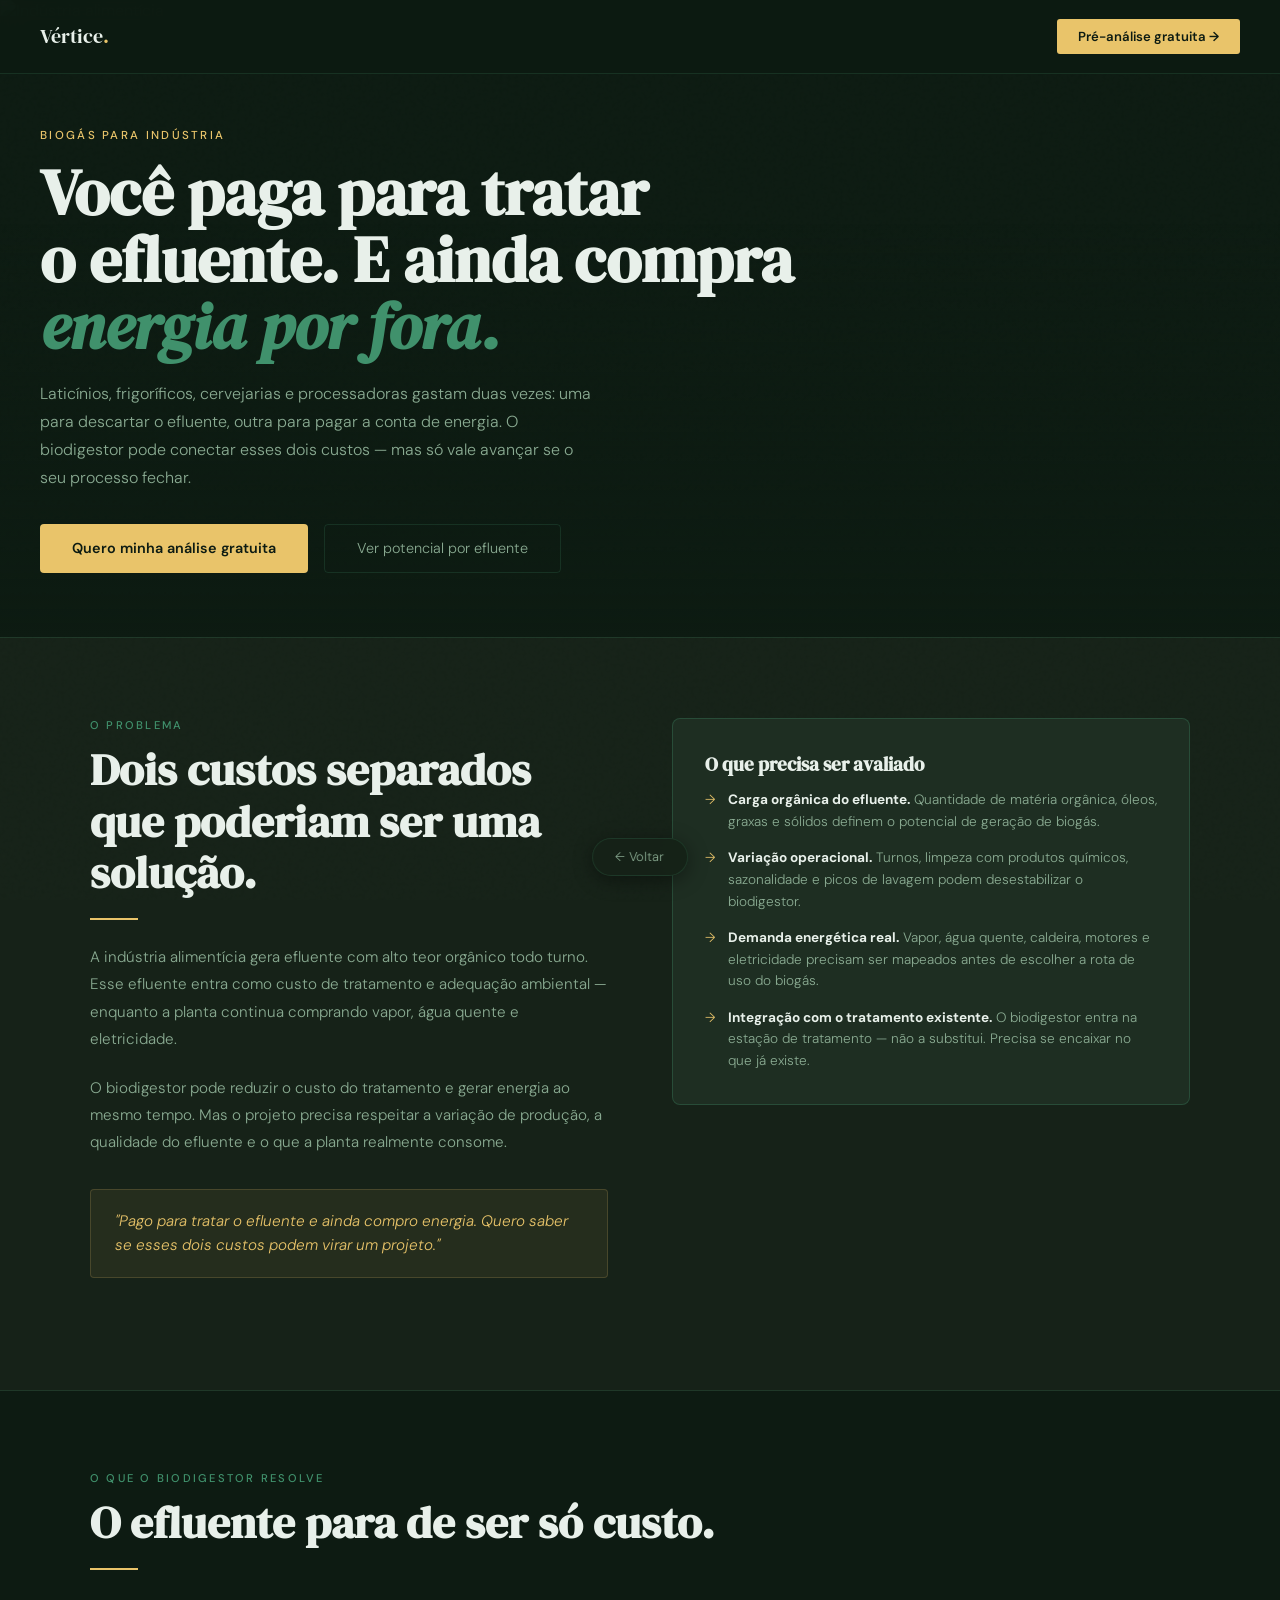
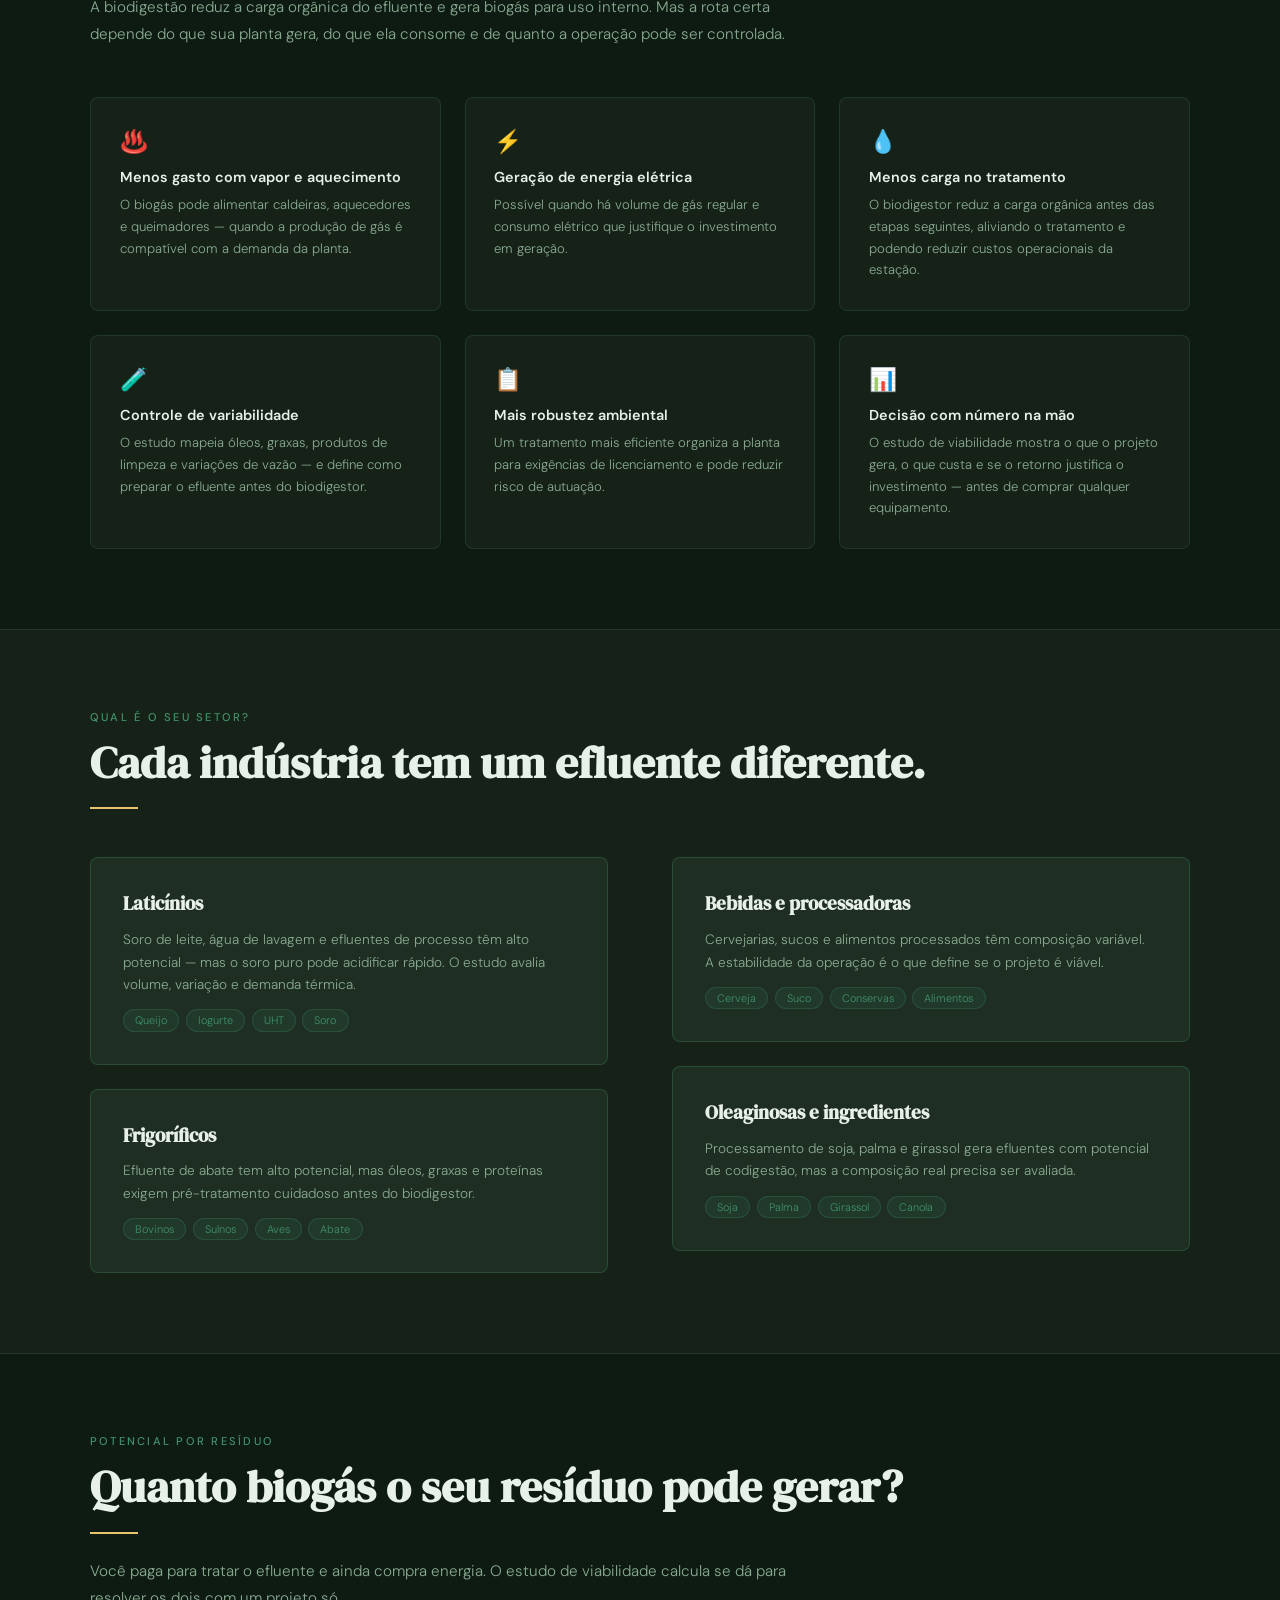
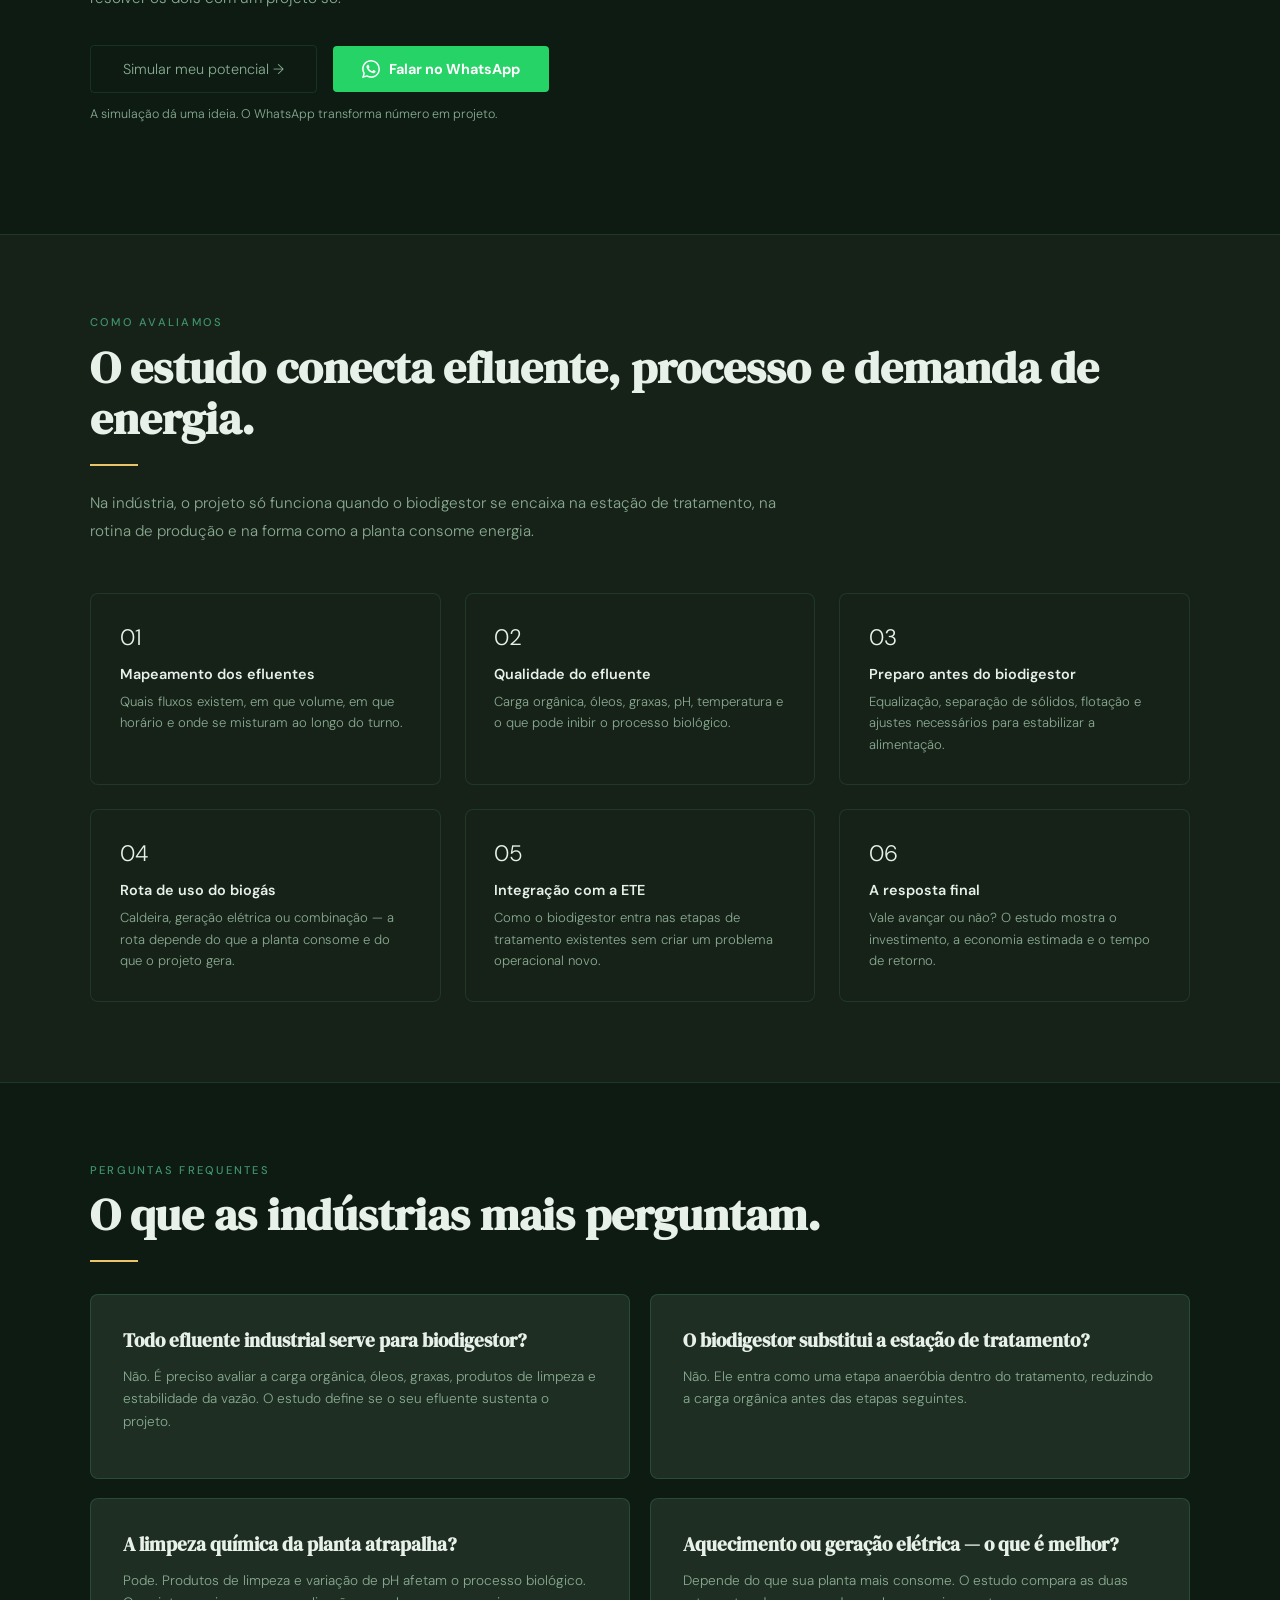
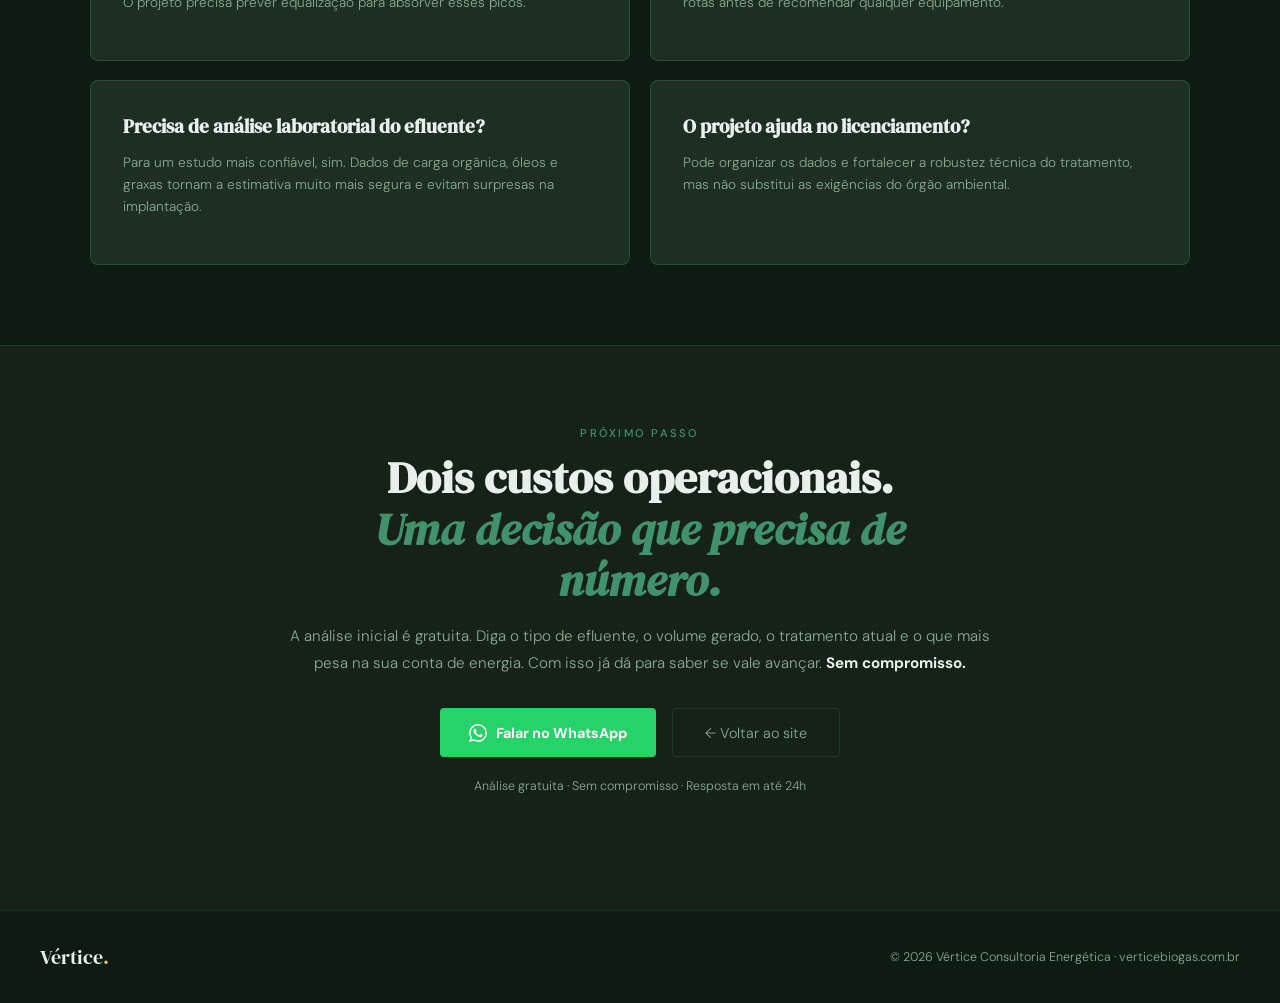
==== agroindustria/index.html @ 9488e563 "Update index.html" ====
<!DOCTYPE html>
<html lang="pt-BR">
<head>
<meta charset="UTF-8"><meta name="viewport" content="width=device-width, initial-scale=1.0">
<title>Biogás para Indústria | Vértice Consultoria Energética</title>
<meta name="description" content="Você paga para tratar o efluente e ainda compra energia. Avalie se o biogás faz sentido para sua indústria.">
<link rel="canonical" href="https://verticebiogas.com.br/industria">
<link href="https://fonts.googleapis.com/css2?family=DM+Serif+Display:ital@0;1&family=DM+Sans:wght@300;400;500;600&display=swap" rel="stylesheet">
<style>
:root{--green:#2d6a4f;--green-light:#40916c;--amber:#e9c46a;--dark:#0d1b12;--dark-2:#162218;--dark-3:#1e2e22;--text:#e8f0ea;--text-muted:#8aab92;--border:rgba(64,145,108,0.2);}
*{margin:0;padding:0;box-sizing:border-box;}html{scroll-behavior:smooth;}
body{background:var(--dark);color:var(--text);font-family:'DM Sans',sans-serif;font-weight:300;overflow-x:hidden;}
body::before{content:'';position:fixed;inset:0;background-image:url("data:image/svg+xml,%3Csvg viewBox='0 0 256 256' xmlns='http://www.w3.org/2000/svg'%3E%3Cfilter id='noise'%3E%3CfeTurbulence type='fractalNoise' baseFrequency='0.9' numOctaves='4' stitchTiles='stitch'/%3E%3C/filter%3E%3Crect width='100%25' height='100%25' filter='url(%23noise)' opacity='0.04'/%3E%3C/svg%3E");pointer-events:none;z-index:0;opacity:0.4;}
.back-btn{position:fixed;bottom:1.5rem;left:50%;transform:translateX(-50%);z-index:200;background:rgba(22,34,24,0.95);border:1px solid var(--border);color:var(--text-muted);padding:0.6rem 1.4rem;border-radius:30px;font-size:0.8rem;text-decoration:none;display:flex;align-items:center;gap:0.5rem;backdrop-filter:blur(10px);transition:all 0.2s;white-space:nowrap;box-shadow:0 4px 20px rgba(0,0,0,0.4);}
.back-btn:hover{border-color:var(--green-light);color:var(--text);}
nav{position:fixed;top:0;left:0;right:0;z-index:100;padding:1.2rem 2.5rem;display:flex;justify-content:space-between;align-items:center;background:rgba(13,27,18,0.88);backdrop-filter:blur(14px);border-bottom:1px solid var(--border);}
.logo{font-family:'DM Serif Display',serif;font-size:1.25rem;text-decoration:none;color:var(--text);}
.logo span{color:var(--amber);}
.nav-cta{background:var(--amber);color:var(--dark);padding:0.55rem 1.3rem;border-radius:3px;font-size:0.82rem;font-weight:600;text-decoration:none;transition:background 0.2s;}
.nav-cta:hover{background:#f5d585;}
.hero-sp{min-height:65vh;display:flex;flex-direction:column;justify-content:flex-end;padding:8rem 2.5rem 4rem;position:relative;overflow:hidden;}
.hero-sp img{position:absolute;inset:0;width:100%;height:100%;object-fit:cover;opacity:0.12;pointer-events:none;}
.hero-sp::after{content:'';position:absolute;inset:0;background:linear-gradient(to top,var(--dark) 0%,transparent 65%);pointer-events:none;}
.hero-sp-inner{position:relative;z-index:1;max-width:800px;}
.eyebrow{font-size:0.72rem;font-weight:500;letter-spacing:0.2em;text-transform:uppercase;color:var(--amber);margin-bottom:1rem;opacity:0;animation:fadeUp 0.7s 0.2s forwards;}
h1{font-family:'DM Serif Display',serif;font-size:clamp(2.4rem,5vw,4.2rem);line-height:1.05;margin-bottom:1.2rem;opacity:0;animation:fadeUp 0.7s 0.4s forwards;}
h1 em{font-style:italic;color:var(--green-light);}
.lead{font-size:1rem;color:var(--text-muted);max-width:560px;line-height:1.75;margin-bottom:2rem;opacity:0;animation:fadeUp 0.7s 0.6s forwards;}
.lead strong{color:var(--text);font-weight:500;}
.hero-btns{display:flex;gap:1rem;flex-wrap:wrap;opacity:0;animation:fadeUp 0.7s 0.7s forwards;}
.btn-primary{background:var(--amber);color:var(--dark);padding:0.9rem 2rem;border-radius:4px;font-size:0.9rem;font-weight:600;text-decoration:none;transition:all 0.2s;display:inline-flex;align-items:center;}
.btn-primary:hover{background:#f5d585;transform:translateY(-2px);}
.btn-ghost{border:1px solid var(--border);color:var(--text-muted);padding:0.9rem 2rem;border-radius:4px;font-size:0.9rem;text-decoration:none;transition:all 0.2s;}
.btn-ghost:hover{border-color:var(--green-light);color:var(--text);}
.sl{font-size:0.7rem;font-weight:500;letter-spacing:0.2em;text-transform:uppercase;color:var(--green-light);margin-bottom:0.8rem;}
.st{font-family:'DM Serif Display',serif;font-size:clamp(1.8rem,4vw,2.8rem);line-height:1.15;margin-bottom:1rem;}
.sb{font-size:0.95rem;color:var(--text-muted);line-height:1.8;}
.sb strong{color:var(--text);}
.dv{width:48px;height:2px;background:var(--amber);margin:1.2rem 0 1.5rem;}
.cs{padding:5rem 2.5rem;}
.ci{max-width:1100px;margin:0 auto;}
.two{display:grid;grid-template-columns:1fr 1fr;gap:4rem;align-items:start;}
@media(max-width:768px){.two{grid-template-columns:1fr;gap:2.5rem;}}
.three{display:grid;grid-template-columns:repeat(3,1fr);gap:1.5rem;}
@media(max-width:900px){.three{grid-template-columns:1fr 1fr;}}
@media(max-width:520px){.three{grid-template-columns:1fr;}}
.fc{background:var(--dark-2);border:1px solid var(--border);border-radius:8px;padding:1.8rem;transition:border-color 0.25s,transform 0.25s;}
.fc:hover{border-color:rgba(233,196,106,0.3);transform:translateY(-3px);}
.fi-icon{font-size:1.4rem;margin-bottom:0.8rem;}
.ft{font-size:0.9rem;font-weight:600;margin-bottom:0.5rem;}
.fd{font-size:0.82rem;color:var(--text-muted);line-height:1.65;}
.hb{background:var(--dark-3);border:1px solid rgba(64,145,108,0.3);border-radius:8px;padding:2rem;}
.hb h3{font-family:'DM Serif Display',serif;font-size:1.2rem;margin-bottom:0.8rem;}
.hb p{font-size:0.85rem;color:var(--text-muted);line-height:1.65;margin-bottom:0.8rem;}
.ci-item{display:flex;gap:0.8rem;margin-bottom:0.9rem;font-size:0.85rem;color:var(--text-muted);line-height:1.6;}
.ci-item:last-child{margin-bottom:0;}
.ci-icon{color:var(--amber);flex-shrink:0;}
.ci-item strong{color:var(--text);}
.pq{margin:2rem 0;padding:1.2rem 1.5rem;background:rgba(233,196,106,0.07);border:1px solid rgba(233,196,106,0.18);border-radius:4px;font-size:0.95rem;color:var(--amber);font-style:italic;line-height:1.6;}
.bg2{background:var(--dark-2);border-top:1px solid var(--border);border-bottom:1px solid var(--border);}
.tags{display:flex;flex-wrap:wrap;gap:0.4rem;margin-top:0.8rem;}
.tag{font-size:0.68rem;padding:0.2rem 0.7rem;background:rgba(45,106,79,0.2);border:1px solid rgba(64,145,108,0.25);border-radius:20px;color:var(--green-light);}
.grid-sub{display:grid;grid-template-columns:repeat(2,1fr);gap:1.5rem;}
@media(max-width:640px){.grid-sub{grid-template-columns:1fr;}}
.ctastrip{padding:5rem 2.5rem;background:var(--dark-2);border-top:1px solid var(--border);}
.ctasi{max-width:700px;margin:0 auto;text-align:center;}
.ctasi h2{font-family:'DM Serif Display',serif;font-size:clamp(1.8rem,4vw,2.8rem);line-height:1.15;margin-bottom:1rem;}
.ctasi h2 em{font-style:italic;color:var(--green-light);}
.ctasi p{font-size:0.95rem;color:var(--text-muted);line-height:1.75;margin-bottom:2rem;}
.ctasi p strong{color:var(--text);}
.ctabtns{display:flex;gap:1rem;justify-content:center;flex-wrap:wrap;}
.btn-wpp{background:#25d366;color:#fff;padding:0.9rem 1.8rem;border-radius:4px;font-size:0.9rem;font-weight:700;text-decoration:none;display:flex;align-items:center;gap:0.6rem;transition:all 0.2s;}
.btn-wpp:hover{background:#1ebe5d;transform:translateY(-2px);}
footer{padding:2rem 2.5rem;border-top:1px solid var(--border);display:flex;justify-content:space-between;align-items:center;flex-wrap:wrap;gap:1rem;}
footer p{font-size:0.78rem;color:var(--text-muted);}
.tb-wrap{overflow-x:auto;margin-top:2rem;border:1px solid var(--border);border-radius:8px;background:var(--dark-3);}
.potencial-table{width:100%;border-collapse:collapse;min-width:600px;}
.potencial-table th,.potencial-table td{text-align:left;padding:1rem 1.2rem;border-bottom:1px solid var(--border);vertical-align:top;}
.potencial-table th{font-size:0.7rem;text-transform:uppercase;letter-spacing:0.12em;color:var(--green-light);font-weight:600;background:rgba(45,106,79,0.16);}
.potencial-table td{font-size:0.84rem;color:var(--text-muted);line-height:1.6;}
.potencial-table td strong{color:var(--text);font-weight:500;}
.potencial-table td .num{font-family:'DM Serif Display',serif;font-size:1.3rem;color:var(--amber);display:block;margin-bottom:0.25rem;line-height:1.1;}
.note-grid{display:grid;grid-template-columns:1fr 1fr;gap:1rem;margin-top:1rem;}
@media(max-width:760px){.note-grid{grid-template-columns:1fr;}}
.note{background:rgba(233,196,106,0.06);border:1px solid rgba(233,196,106,0.16);border-radius:8px;padding:1.1rem;font-size:0.82rem;color:var(--text-muted);line-height:1.65;}
.note strong{color:var(--amber);}
.faq-grid{display:grid;grid-template-columns:repeat(2,1fr);gap:1.2rem;margin-top:2rem;}
@media(max-width:768px){.faq-grid{grid-template-columns:1fr;}}
@keyframes fadeUp{from{opacity:0;transform:translateY(20px);}to{opacity:1;transform:translateY(0);}}
.fi{opacity:0;transform:translateY(20px);transition:opacity 0.75s ease,transform 0.75s ease;}
.fi.vis{opacity:1;transform:translateY(0);}
.fi-d2{transition-delay:0.15s;}.fi-d3{transition-delay:0.28s;}
@media(max-width:600px){nav,.hero-sp,.cs,.ctastrip,footer{padding-left:1.2rem;padding-right:1.2rem;}}
</style>
</head>
<body>
<a href="#" class="back-btn" onclick="history.back();return false;">← Voltar</a>
<nav>
  <a href="/" class="logo">Vértice<span>.</span></a>
  <a href="/#contato" class="nav-cta">Pré-análise gratuita →</a>
</nav>

<section class="hero-sp">
  <img src="https://images.unsplash.com/photo-1581091226825-a6a2a5aee158?w=1400&q=80&fit=crop" alt="Indústria alimentícia">
  <div class="hero-sp-inner">
    <div class="eyebrow">Biogás para Indústria</div>
    <h1>Você paga para tratar<br>o efluente. E ainda compra<br><em>energia por fora.</em></h1>
    <p class="lead">Laticínios, frigoríficos, cervejarias e processadoras gastam duas vezes: uma para descartar o efluente, outra para pagar a conta de energia. O biodigestor pode conectar esses dois custos — mas só vale avançar se o seu processo fechar.</p>
    <div class="hero-btns">
      <a href="/#contato" class="btn-primary">Quero minha análise gratuita</a>
      <a href="#potencial" class="btn-ghost">Ver potencial por efluente</a>
    </div>
  </div>
</section>

<section class="cs bg2" id="problema">
  <div class="ci">
    <div class="two">
      <div class="fi">
        <div class="sl">O problema</div>
        <h2 class="st">Dois custos separados que poderiam ser uma solução.</h2>
        <div class="dv"></div>
        <p class="sb">A indústria alimentícia gera efluente com alto teor orgânico todo turno. Esse efluente entra como custo de tratamento e adequação ambiental — enquanto a planta continua comprando vapor, água quente e eletricidade.</p>
        <br>
        <p class="sb">O biodigestor pode reduzir o custo do tratamento e gerar energia ao mesmo tempo. Mas o projeto precisa respeitar a variação de produção, a qualidade do efluente e o que a planta realmente consome.</p>
        <div class="pq">"Pago para tratar o efluente e ainda compro energia. Quero saber se esses dois custos podem virar um projeto."</div>
      </div>
      <div class="fi fi-d2">
        <div class="hb">
          <h3>O que precisa ser avaliado</h3>
          <div class="ci-item"><span class="ci-icon">→</span><div><strong>Carga orgânica do efluente.</strong> Quantidade de matéria orgânica, óleos, graxas e sólidos definem o potencial de geração de biogás.</div></div>
          <div class="ci-item"><span class="ci-icon">→</span><div><strong>Variação operacional.</strong> Turnos, limpeza com produtos químicos, sazonalidade e picos de lavagem podem desestabilizar o biodigestor.</div></div>
          <div class="ci-item"><span class="ci-icon">→</span><div><strong>Demanda energética real.</strong> Vapor, água quente, caldeira, motores e eletricidade precisam ser mapeados antes de escolher a rota de uso do biogás.</div></div>
          <div class="ci-item"><span class="ci-icon">→</span><div><strong>Integração com o tratamento existente.</strong> O biodigestor entra na estação de tratamento — não a substitui. Precisa se encaixar no que já existe.</div></div>
        </div>
      </div>
    </div>
  </div>
</section>

<section class="cs">
  <div class="ci">
    <div class="fi" style="margin-bottom:3rem;">
      <div class="sl">O que o biodigestor resolve</div>
      <h2 class="st">O efluente para de ser só custo.</h2>
      <div class="dv"></div>
      <p class="sb" style="max-width:720px;">A biodigestão reduz a carga orgânica do efluente e gera biogás para uso interno. Mas a rota certa depende do que sua planta gera, do que ela consome e de quanto a operação pode ser controlada.</p>
    </div>
    <div class="three">
      <div class="fc fi"><div class="fi-icon">♨️</div><div class="ft">Menos gasto com vapor e aquecimento</div><div class="fd">O biogás pode alimentar caldeiras, aquecedores e queimadores — quando a produção de gás é compatível com a demanda da planta.</div></div>
      <div class="fc fi fi-d2"><div class="fi-icon">⚡</div><div class="ft">Geração de energia elétrica</div><div class="fd">Possível quando há volume de gás regular e consumo elétrico que justifique o investimento em geração.</div></div>
      <div class="fc fi fi-d3"><div class="fi-icon">💧</div><div class="ft">Menos carga no tratamento</div><div class="fd">O biodigestor reduz a carga orgânica antes das etapas seguintes, aliviando o tratamento e podendo reduzir custos operacionais da estação.</div></div>
      <div class="fc fi"><div class="fi-icon">🧪</div><div class="ft">Controle de variabilidade</div><div class="fd">O estudo mapeia óleos, graxas, produtos de limpeza e variações de vazão — e define como preparar o efluente antes do biodigestor.</div></div>
      <div class="fc fi fi-d2"><div class="fi-icon">📋</div><div class="ft">Mais robustez ambiental</div><div class="fd">Um tratamento mais eficiente organiza a planta para exigências de licenciamento e pode reduzir risco de autuação.</div></div>
      <div class="fc fi fi-d3"><div class="fi-icon">📊</div><div class="ft">Decisão com número na mão</div><div class="fd">O estudo de viabilidade mostra o que o projeto gera, o que custa e se o retorno justifica o investimento — antes de comprar qualquer equipamento.</div></div>
    </div>
  </div>
</section>

<section class="cs bg2" id="cadeias">
  <div class="ci">
    <div class="fi" style="margin-bottom:3rem;"><div class="sl">Qual é o seu setor?</div><h2 class="st">Cada indústria tem um efluente diferente.</h2><div class="dv"></div></div>
    <div class="two">
      <div class="fi">
        <div class="hb" style="margin-bottom:1.5rem;"><h3>Laticínios</h3><p>Soro de leite, água de lavagem e efluentes de processo têm alto potencial — mas o soro puro pode acidificar rápido. O estudo avalia volume, variação e demanda térmica.</p><div class="tags"><span class="tag">Queijo</span><span class="tag">Iogurte</span><span class="tag">UHT</span><span class="tag">Soro</span></div></div>
        <div class="hb"><h3>Frigoríficos</h3><p>Efluente de abate tem alto potencial, mas óleos, graxas e proteínas exigem pré-tratamento cuidadoso antes do biodigestor.</p><div class="tags"><span class="tag">Bovinos</span><span class="tag">Suínos</span><span class="tag">Aves</span><span class="tag">Abate</span></div></div>
      </div>
      <div class="fi fi-d2">
        <div class="hb" style="margin-bottom:1.5rem;"><h3>Bebidas e processadoras</h3><p>Cervejarias, sucos e alimentos processados têm composição variável. A estabilidade da operação é o que define se o projeto é viável.</p><div class="tags"><span class="tag">Cerveja</span><span class="tag">Suco</span><span class="tag">Conservas</span><span class="tag">Alimentos</span></div></div>
        <div class="hb"><h3>Oleaginosas e ingredientes</h3><p>Processamento de soja, palma e girassol gera efluentes com potencial de codigestão, mas a composição real precisa ser avaliada.</p><div class="tags"><span class="tag">Soja</span><span class="tag">Palma</span><span class="tag">Girassol</span><span class="tag">Canola</span></div></div>
      </div>
    </div>
  </div>
</section>

<section class="cs" id="potencial">
  <div class="ci">
    <div class="fi" style="margin-bottom:2rem;">
      <div class="sl">Potencial por resíduo</div>
      <h2 class="st">Quanto biogás o seu resíduo pode gerar?</h2>
      <div class="dv"></div>
      <p class="sb" style="max-width:720px;">Você paga para tratar o efluente e ainda compra energia. O estudo de viabilidade calcula se dá para resolver os dois com um projeto só.</p>
      <div style="margin-top:2rem;display:flex;gap:1rem;flex-wrap:wrap;align-items:center;">
        <a href="/simulador.html?origem=industria" class="btn-ghost" style="display:inline-flex;align-items:center;gap:0.5rem;">Simular meu potencial →</a>
        <a href="https://wa.me/5519971315434?text=Ol%C3%A1!%20Tenho%20interesse%20em%20uma%20an%C3%A1lise%20gratuita%20de%20biog%C3%A1s%20para%20minha%20ind%C3%BAstria." class="btn-wpp" target="_blank" style="display:inline-flex;align-items:center;gap:0.6rem;background:#25d366;color:#fff;padding:0.9rem 1.8rem;border-radius:4px;font-size:0.9rem;font-weight:700;text-decoration:none;"><svg width="18" height="18" viewBox="0 0 24 24" fill="currentColor"><path d="M17.472 14.382c-.297-.149-1.758-.867-2.03-.967-.273-.099-.471-.148-.67.15-.197.297-.767.966-.94 1.164-.173.199-.347.223-.644.075-.297-.15-1.255-.463-2.39-1.475-.883-.788-1.48-1.761-1.653-2.059-.173-.297-.018-.458.13-.606.134-.133.298-.347.446-.52.149-.174.198-.298.298-.497.099-.198.05-.371-.025-.52-.075-.149-.669-1.612-.916-2.207-.242-.579-.487-.5-.669-.51-.173-.008-.371-.01-.57-.01-.198 0-.52.074-.792.372-.272.297-1.04 1.016-1.04 2.479 0 1.462 1.065 2.875 1.213 3.074.149.198 2.096 3.2 5.077 4.487.709.306 1.262.489 1.694.625.712.227 1.36.195 1.871.118.571-.085 1.758-.719 2.006-1.413.248-.694.248-1.289.173-1.413-.074-.124-.272-.198-.57-.347m-5.421 7.403h-.004a9.87 9.87 0 01-5.031-1.378l-.361-.214-3.741.982.998-3.648-.235-.374a9.86 9.86 0 01-1.51-5.26c.001-5.45 4.436-9.884 9.888-9.884 2.64 0 5.122 1.03 6.988 2.898a9.825 9.825 0 012.893 6.994c-.003 5.45-4.437 9.884-9.885 9.884m8.413-18.297A11.815 11.815 0 0012.05 0C5.495 0 .16 5.335.157 11.892c0 2.096.547 4.142 1.588 5.945L.057 24l6.305-1.654a11.882 11.882 0 005.683 1.448h.005c6.554 0 11.89-5.335 11.893-11.893a11.821 11.821 0 00-3.48-8.413z"/></svg> Falar no WhatsApp</a>
      </div>
      <p style="margin-top:0.8rem;font-size:0.78rem;color:var(--text-muted);">A simulação dá uma ideia. O WhatsApp transforma número em projeto.</p>
    </div>
  </div>
</section>

<section class="cs bg2" id="como-avaliamos">
  <div class="ci">
    <div class="fi" style="margin-bottom:3rem;"><div class="sl">Como avaliamos</div><h2 class="st">O estudo conecta efluente, processo e demanda de energia.</h2><div class="dv"></div><p class="sb" style="max-width:720px;">Na indústria, o projeto só funciona quando o biodigestor se encaixa na estação de tratamento, na rotina de produção e na forma como a planta consome energia.</p></div>
    <div class="three">
      <div class="fc fi"><div class="fi-icon">01</div><div class="ft">Mapeamento dos efluentes</div><div class="fd">Quais fluxos existem, em que volume, em que horário e onde se misturam ao longo do turno.</div></div>
      <div class="fc fi fi-d2"><div class="fi-icon">02</div><div class="ft">Qualidade do efluente</div><div class="fd">Carga orgânica, óleos, graxas, pH, temperatura e o que pode inibir o processo biológico.</div></div>
      <div class="fc fi fi-d3"><div class="fi-icon">03</div><div class="ft">Preparo antes do biodigestor</div><div class="fd">Equalização, separação de sólidos, flotação e ajustes necessários para estabilizar a alimentação.</div></div>
      <div class="fc fi"><div class="fi-icon">04</div><div class="ft">Rota de uso do biogás</div><div class="fd">Caldeira, geração elétrica ou combinação — a rota depende do que a planta consome e do que o projeto gera.</div></div>
      <div class="fc fi fi-d2"><div class="fi-icon">05</div><div class="ft">Integração com a ETE</div><div class="fd">Como o biodigestor entra nas etapas de tratamento existentes sem criar um problema operacional novo.</div></div>
      <div class="fc fi fi-d3"><div class="fi-icon">06</div><div class="ft">A resposta final</div><div class="fd">Vale avançar ou não? O estudo mostra o investimento, a economia estimada e o tempo de retorno.</div></div>
    </div>
  </div>
</section>

<section class="cs" id="faq">
  <div class="ci">
    <div class="fi" style="margin-bottom:2rem;"><div class="sl">Perguntas frequentes</div><h2 class="st">O que as indústrias mais perguntam.</h2><div class="dv"></div></div>
    <div class="faq-grid">
      <div class="hb fi"><h3>Todo efluente industrial serve para biodigestor?</h3><p class="sb">Não. É preciso avaliar a carga orgânica, óleos, graxas, produtos de limpeza e estabilidade da vazão. O estudo define se o seu efluente sustenta o projeto.</p></div>
      <div class="hb fi fi-d2"><h3>O biodigestor substitui a estação de tratamento?</h3><p class="sb">Não. Ele entra como uma etapa anaeróbia dentro do tratamento, reduzindo a carga orgânica antes das etapas seguintes.</p></div>
      <div class="hb fi"><h3>A limpeza química da planta atrapalha?</h3><p class="sb">Pode. Produtos de limpeza e variação de pH afetam o processo biológico. O projeto precisa prever equalização para absorver esses picos.</p></div>
      <div class="hb fi fi-d2"><h3>Aquecimento ou geração elétrica — o que é melhor?</h3><p class="sb">Depende do que sua planta mais consome. O estudo compara as duas rotas antes de recomendar qualquer equipamento.</p></div>
      <div class="hb fi"><h3>Precisa de análise laboratorial do efluente?</h3><p class="sb">Para um estudo mais confiável, sim. Dados de carga orgânica, óleos e graxas tornam a estimativa muito mais segura e evitam surpresas na implantação.</p></div>
      <div class="hb fi fi-d2"><h3>O projeto ajuda no licenciamento?</h3><p class="sb">Pode organizar os dados e fortalecer a robustez técnica do tratamento, mas não substitui as exigências do órgão ambiental.</p></div>
    </div>
  </div>
</section>

<section class="ctastrip" id="contato">
  <div class="ctasi fi">
    <div class="sl">Próximo passo</div>
    <h2>Dois custos operacionais.<br><em>Uma decisão que precisa de número.</em></h2>
    <p>A análise inicial é gratuita. Diga o tipo de efluente, o volume gerado, o tratamento atual e o que mais pesa na sua conta de energia. Com isso já dá para saber se vale avançar. <strong>Sem compromisso.</strong></p>
    <div class="ctabtns">
      <a href="https://wa.me/5519971315434?text=Ol%C3%A1!%20Tenho%20interesse%20em%20uma%20an%C3%A1lise%20gratuita%20de%20biog%C3%A1s%20para%20minha%20ind%C3%BAstria." class="btn-wpp" target="_blank">
        <svg width="18" height="18" viewBox="0 0 24 24" fill="currentColor"><path d="M17.472 14.382c-.297-.149-1.758-.867-2.03-.967-.273-.099-.471-.148-.67.15-.197.297-.767.966-.94 1.164-.173.199-.347.223-.644.075-.297-.15-1.255-.463-2.39-1.475-.883-.788-1.48-1.761-1.653-2.059-.173-.297-.018-.458.13-.606.134-.133.298-.347.446-.52.149-.174.198-.298.298-.497.099-.198.05-.371-.025-.52-.075-.149-.669-1.612-.916-2.207-.242-.579-.487-.5-.669-.51-.173-.008-.371-.01-.57-.01-.198 0-.52.074-.792.372-.272.297-1.04 1.016-1.04 2.479 0 1.462 1.065 2.875 1.213 3.074.149.198 2.096 3.2 5.077 4.487.709.306 1.262.489 1.694.625.712.227 1.36.195 1.871.118.571-.085 1.758-.719 2.006-1.413.248-.694.248-1.289.173-1.413-.074-.124-.272-.198-.57-.347m-5.421 7.403h-.004a9.87 9.87 0 01-5.031-1.378l-.361-.214-3.741.982.998-3.648-.235-.374a9.86 9.86 0 01-1.51-5.26c.001-5.45 4.436-9.884 9.888-9.884 2.64 0 5.122 1.03 6.988 2.898a9.825 9.825 0 012.893 6.994c-.003 5.45-4.437 9.884-9.885 9.884m8.413-18.297A11.815 11.815 0 0012.05 0C5.495 0 .16 5.335.157 11.892c0 2.096.547 4.142 1.588 5.945L.057 24l6.305-1.654a11.882 11.882 0 005.683 1.448h.005c6.554 0 11.89-5.335 11.893-11.893a11.821 11.821 0 00-3.48-8.413z"/></svg>
        Falar no WhatsApp
      </a>
      <a href="/" class="btn-ghost">← Voltar ao site</a>
    </div>
    <p style="margin-top:1.2rem;font-size:0.78rem;color:var(--text-muted);">Análise gratuita · Sem compromisso · Resposta em até 24h</p>
  </div>
</section>

<footer>
  <a href="/" class="logo">Vértice<span>.</span></a>
  <p>© 2026 Vértice Consultoria Energética · verticebiogas.com.br</p>
</footer>
<script>
const obs=new IntersectionObserver(e=>{e.forEach(el=>{if(el.isIntersecting){el.target.classList.add('vis');obs.unobserve(el.target);}});},{threshold:0.1});
document.querySelectorAll('.fi').forEach(el=>obs.observe(el));
</script>

<script>
document.addEventListener('DOMContentLoaded', function(){
  var btnSim = document.querySelector('a[href*="simulador.html"]');
  if(btnSim){
    btnSim.addEventListener('click', function(){
      sessionStorage.setItem('vertice_scroll_origem', window.scrollY);
      sessionStorage.setItem('vertice_scroll_page', window.location.pathname);
    });
  }

// Restaura scroll ao voltar do simulador
(function(){
  var y = sessionStorage.getItem('vertice_restore_scroll');
  if(y){
    sessionStorage.removeItem('vertice_restore_scroll');
    window.addEventListener('load', function(){
      setTimeout(function(){ window.scrollTo({top: parseInt(y), behavior:'instant'}); }, 80);
    });
  }
})();
});
</script>
</body>
</html>
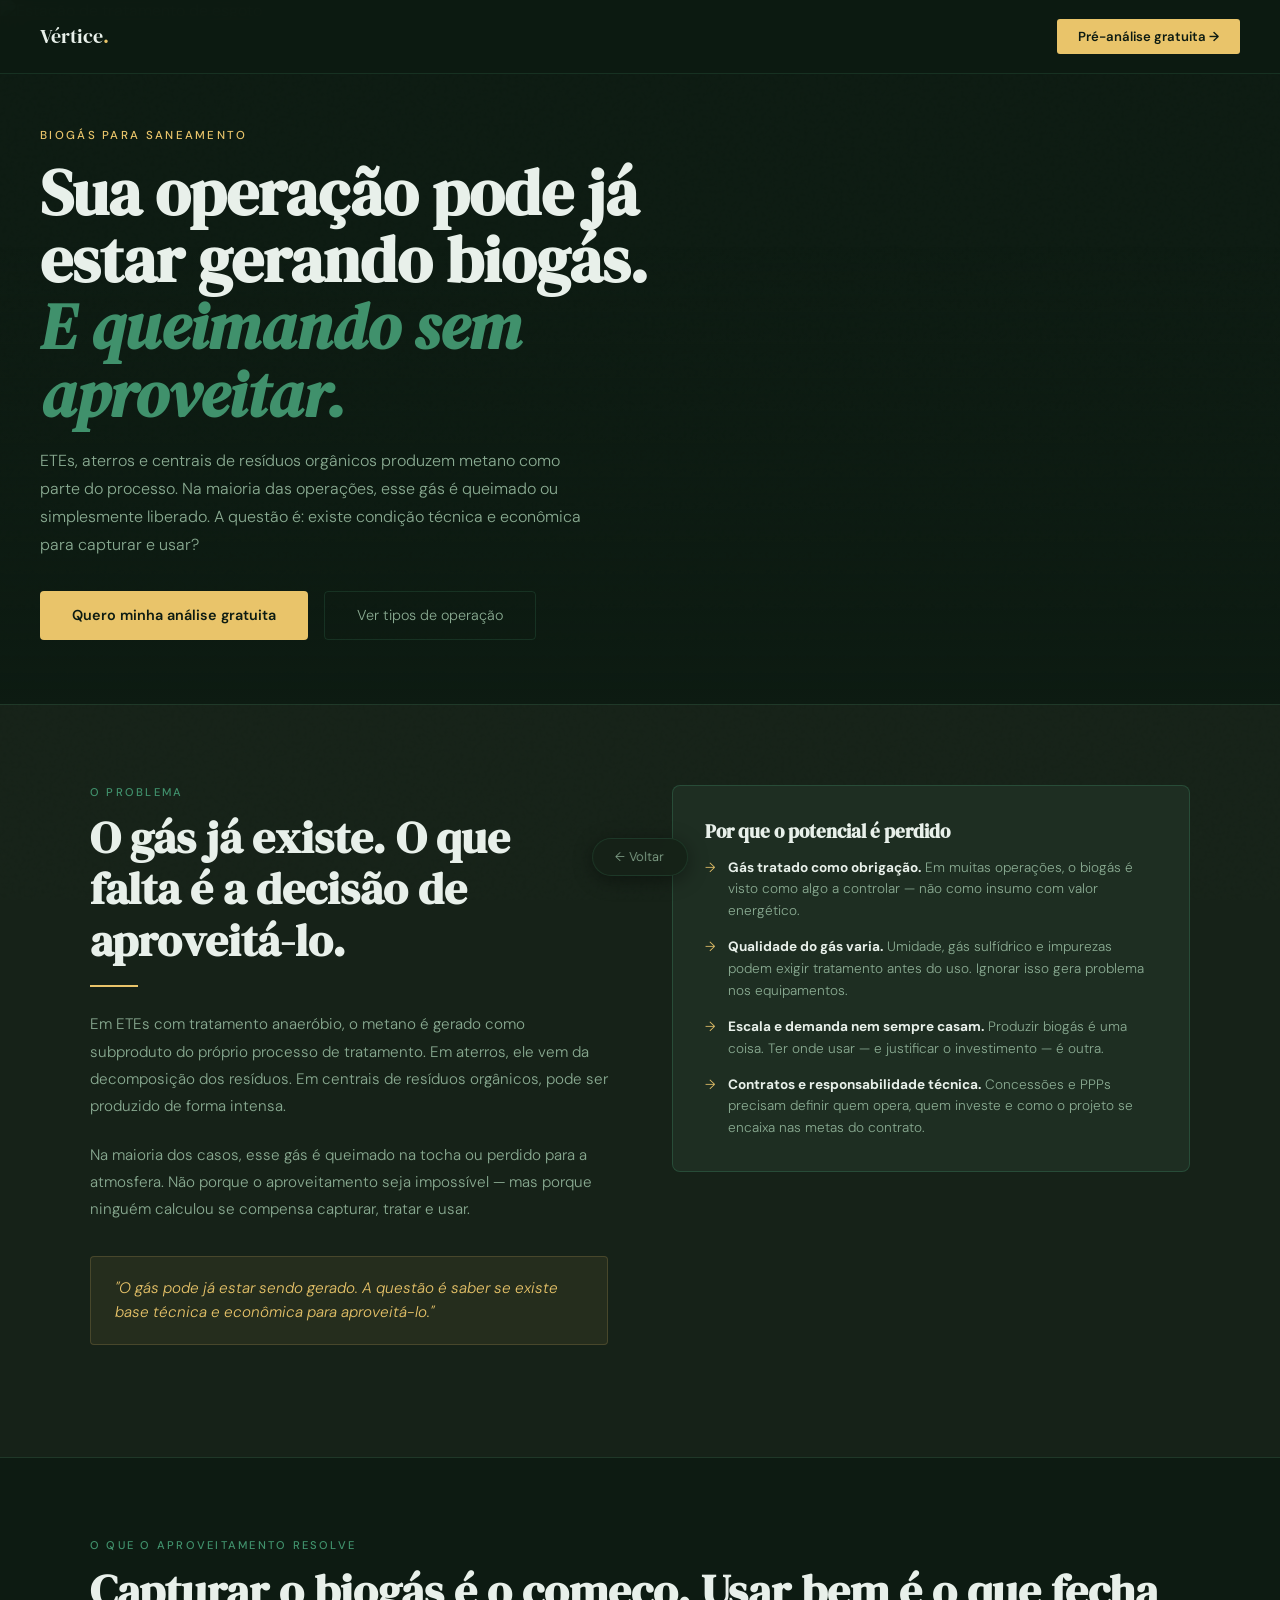
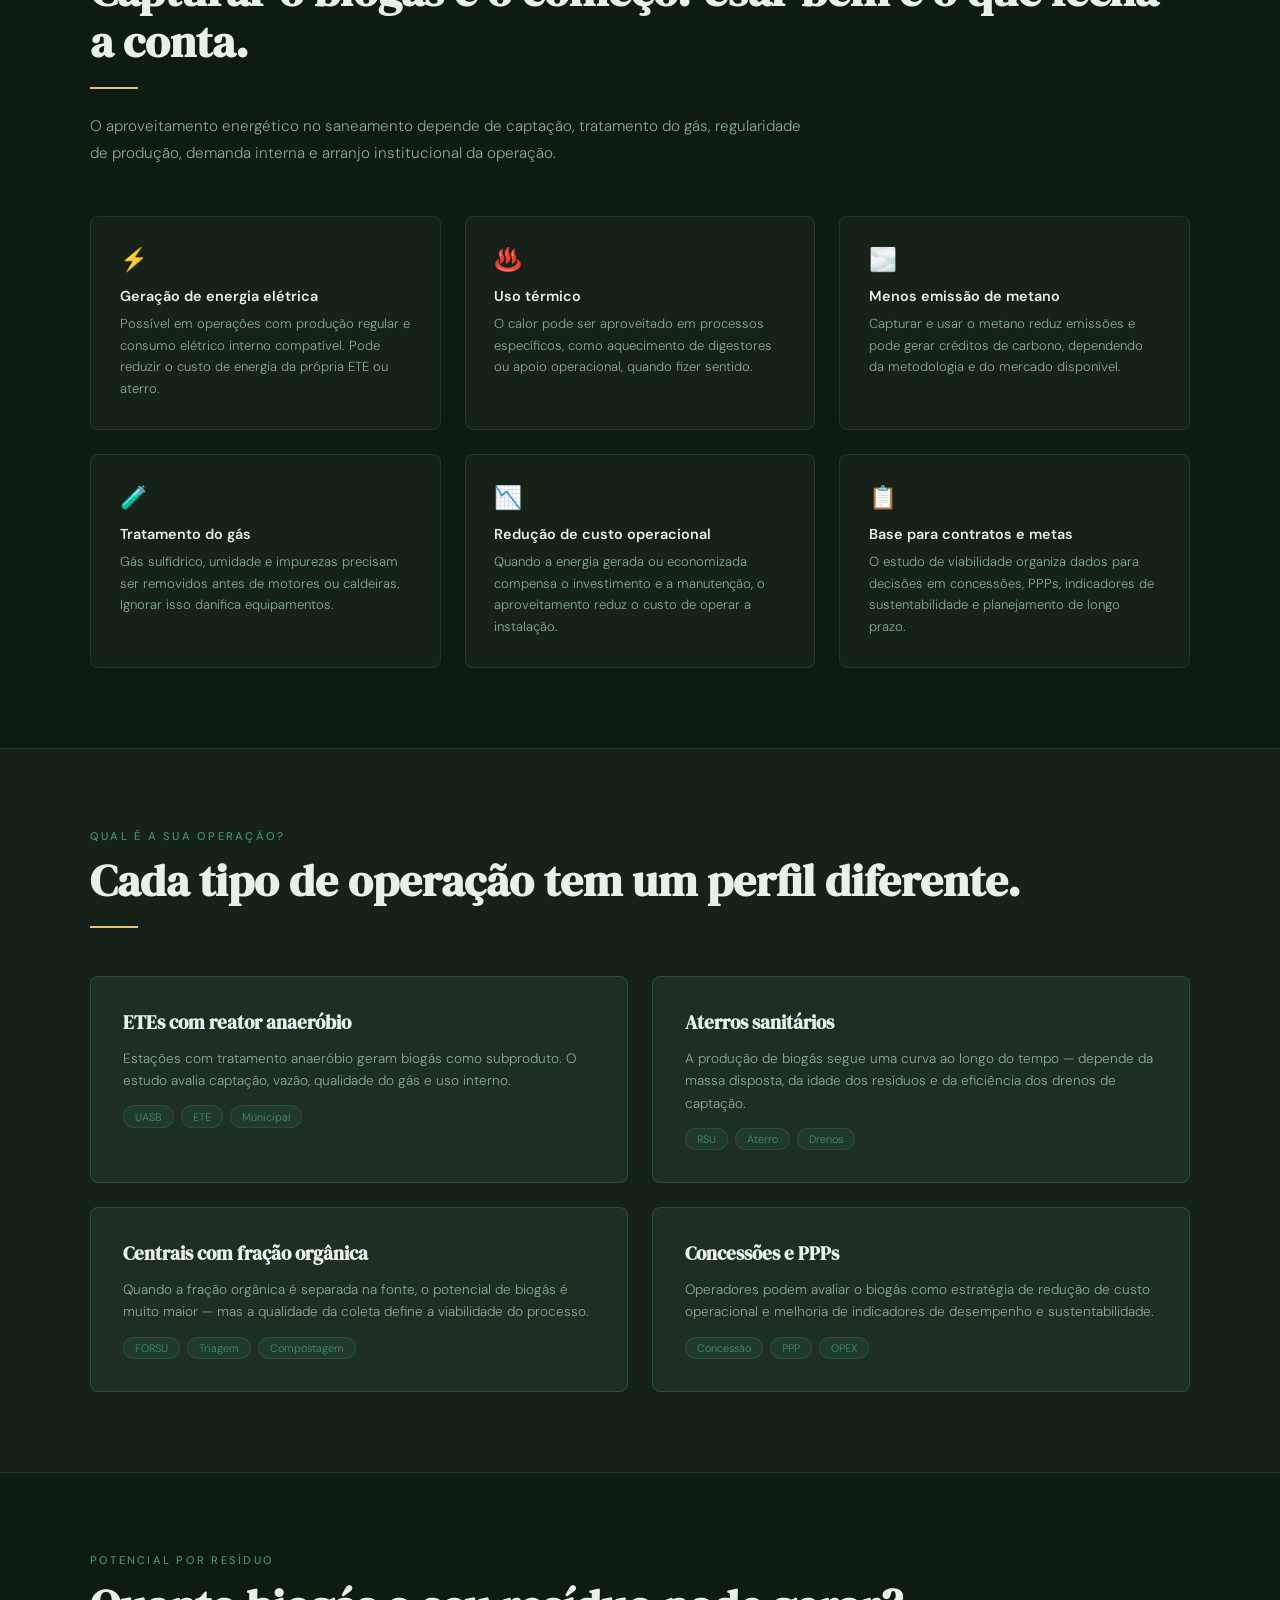
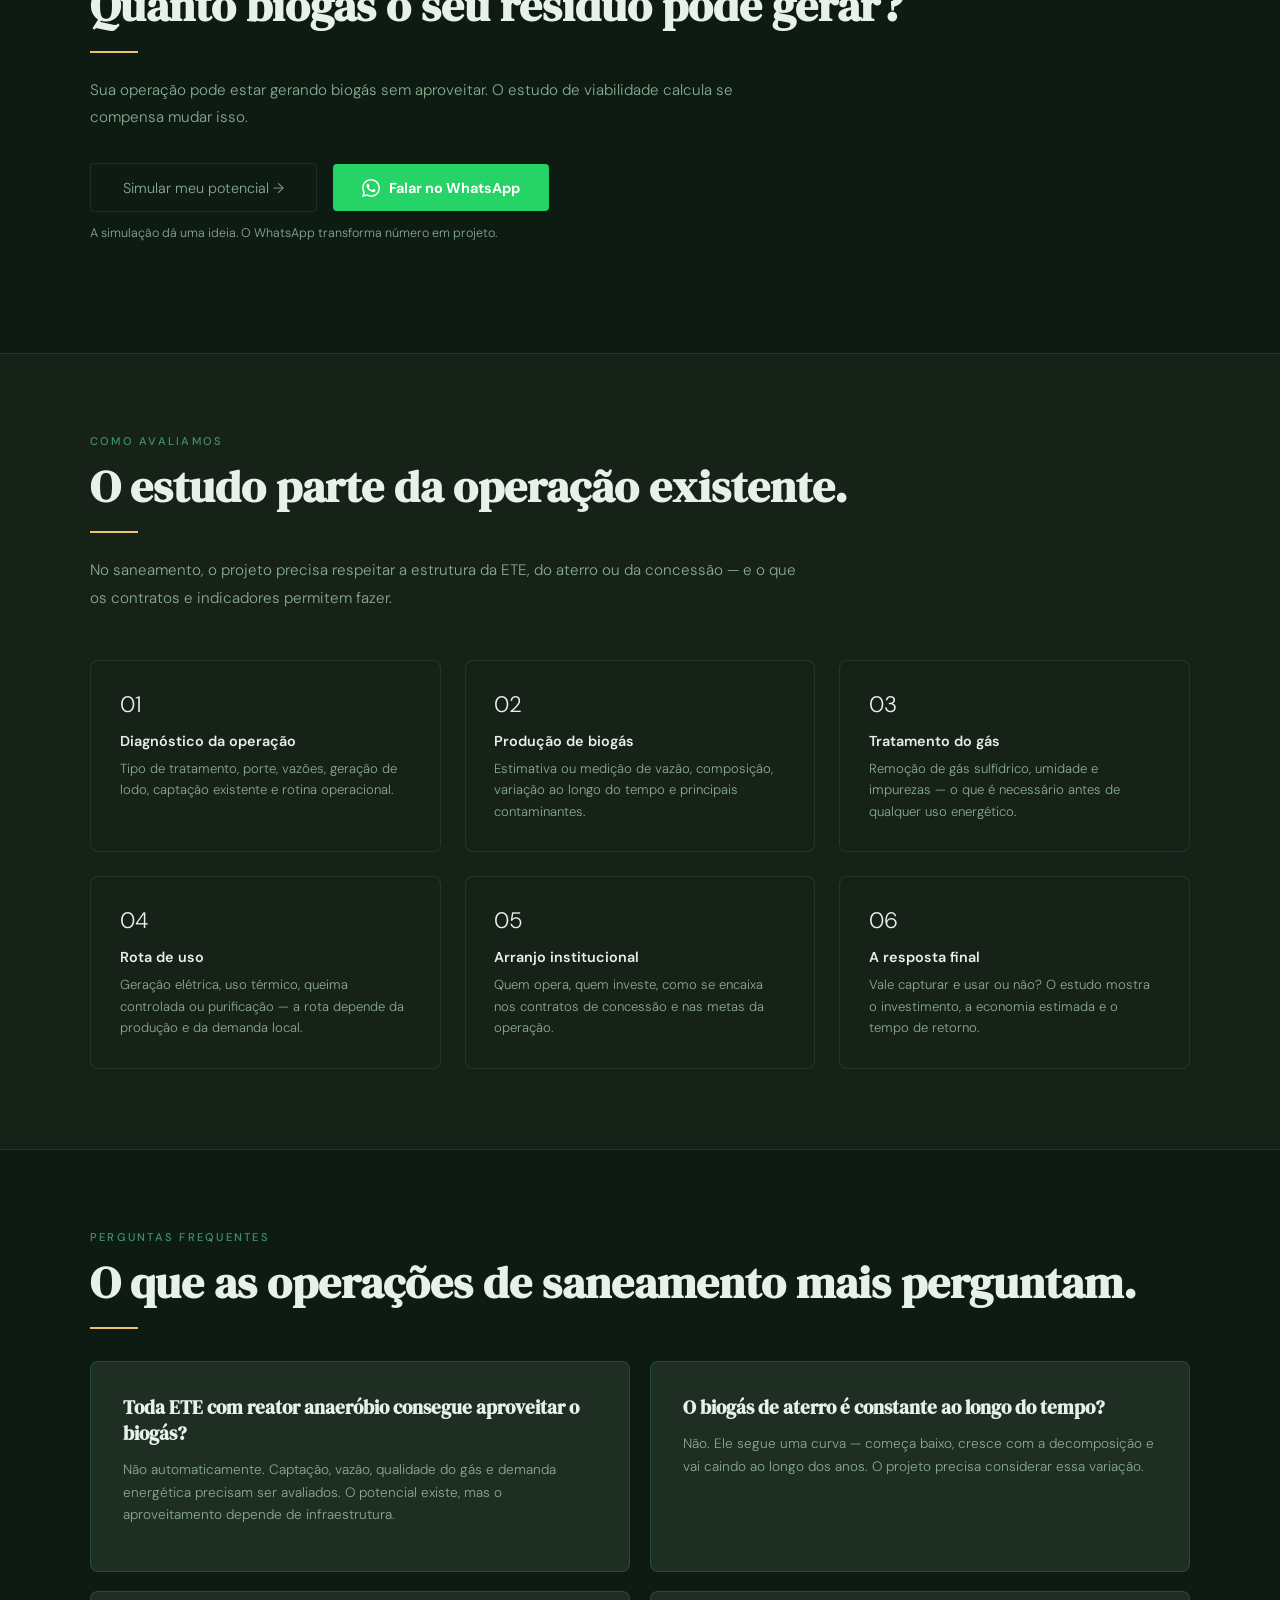
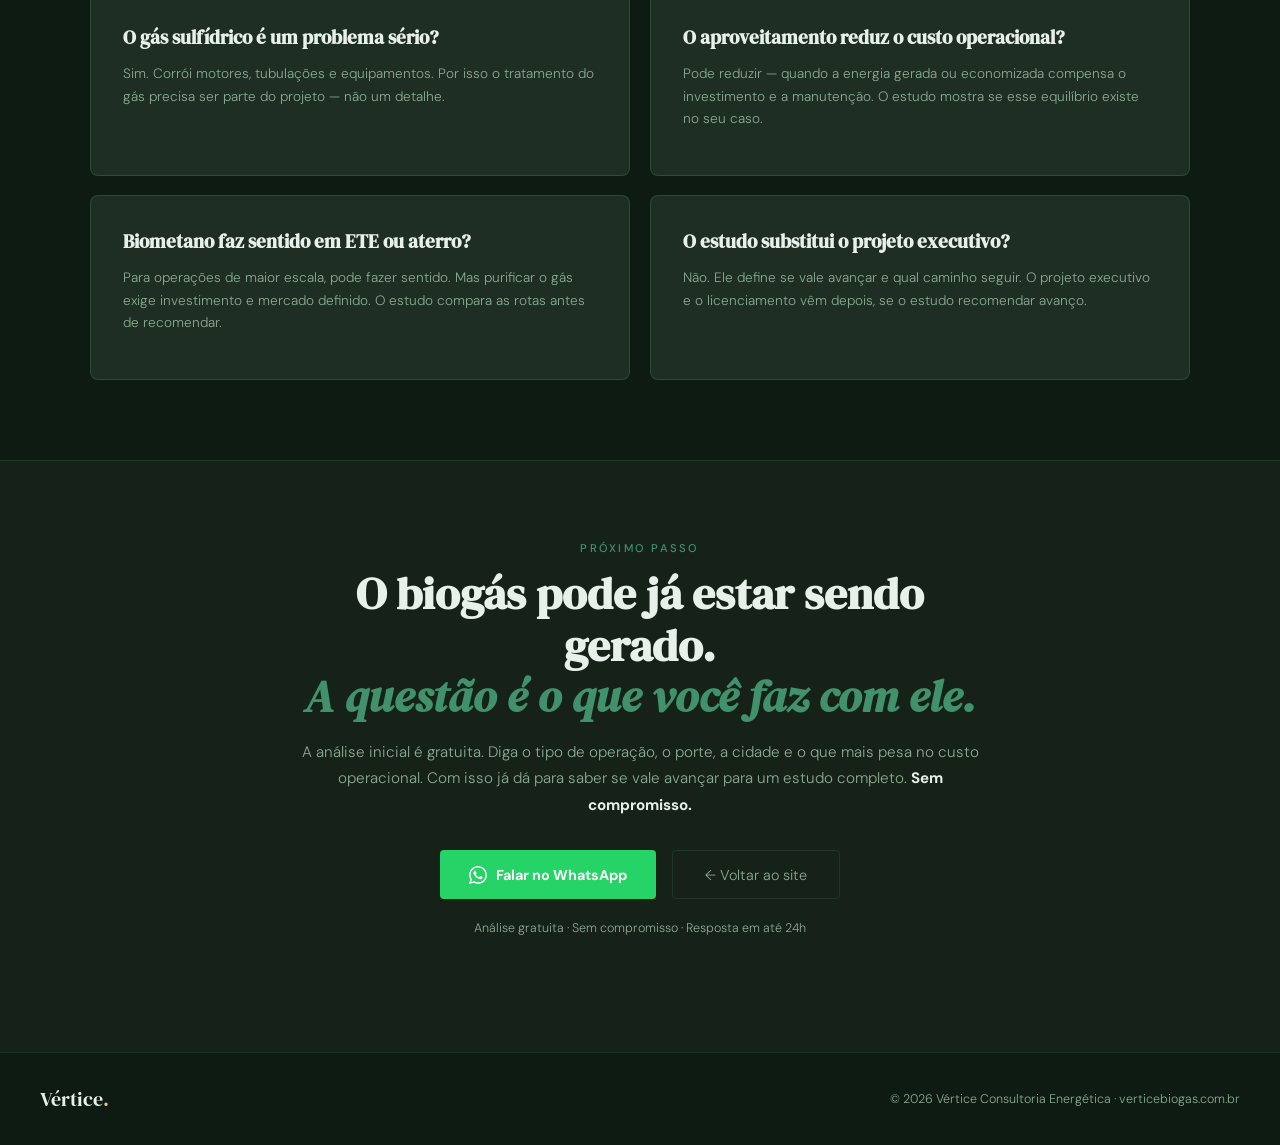
==== commit 798ac517: "Update index.html" ====
--- a/agroindustria/index.html
+++ b/agroindustria/index.html
@@ -2,9 +2,9 @@
 <html lang="pt-BR">
 <head>
 <meta charset="UTF-8"><meta name="viewport" content="width=device-width, initial-scale=1.0">
-<title>Biogás para Indústria | Vértice Consultoria Energética</title>
-<meta name="description" content="Você paga para tratar o efluente e ainda compra energia. Avalie se o biogás faz sentido para sua indústria.">
-<link rel="canonical" href="https://verticebiogas.com.br/industria">
+<title>Biogás para Saneamento | Vértice Consultoria Energética</title>
+<meta name="description" content="Sua operação pode já estar gerando biogás sem aproveitar. Avalie se existe condição técnica e econômica para capturar e usar.">
+<link rel="canonical" href="https://verticebiogas.com.br/saneamento">
 <link href="https://fonts.googleapis.com/css2?family=DM+Serif+Display:ital@0;1&family=DM+Sans:wght@300;400;500;600&display=swap" rel="stylesheet">
 <style>
 :root{--green:#2d6a4f;--green-light:#40916c;--amber:#e9c46a;--dark:#0d1b12;--dark-2:#162218;--dark-3:#1e2e22;--text:#e8f0ea;--text-muted:#8aab92;--border:rgba(64,145,108,0.2);}
@@ -101,14 +101,14 @@
 </nav>
 
 <section class="hero-sp">
-  <img src="https://images.unsplash.com/photo-1581091226825-a6a2a5aee158?w=1400&q=80&fit=crop" alt="Indústria alimentícia">
+  <img src="https://images.unsplash.com/photo-1581093458791-9d09a5df1433?w=1400&q=80&fit=crop" alt="Estação de tratamento de esgoto">
   <div class="hero-sp-inner">
-    <div class="eyebrow">Biogás para Indústria</div>
-    <h1>Você paga para tratar<br>o efluente. E ainda compra<br><em>energia por fora.</em></h1>
-    <p class="lead">Laticínios, frigoríficos, cervejarias e processadoras gastam duas vezes: uma para descartar o efluente, outra para pagar a conta de energia. O biodigestor pode conectar esses dois custos — mas só vale avançar se o seu processo fechar.</p>
+    <div class="eyebrow">Biogás para Saneamento</div>
+    <h1>Sua operação pode já<br>estar gerando biogás.<br><em>E queimando sem aproveitar.</em></h1>
+    <p class="lead">ETEs, aterros e centrais de resíduos orgânicos produzem metano como parte do processo. Na maioria das operações, esse gás é queimado ou simplesmente liberado. A questão é: existe condição técnica e econômica para capturar e usar?</p>
     <div class="hero-btns">
       <a href="/#contato" class="btn-primary">Quero minha análise gratuita</a>
-      <a href="#potencial" class="btn-ghost">Ver potencial por efluente</a>
+      <a href="#operacoes" class="btn-ghost">Ver tipos de operação</a>
     </div>
   </div>
 </section>
@@ -118,20 +118,20 @@
     <div class="two">
       <div class="fi">
         <div class="sl">O problema</div>
-        <h2 class="st">Dois custos separados que poderiam ser uma solução.</h2>
+        <h2 class="st">O gás já existe. O que falta é a decisão de aproveitá-lo.</h2>
         <div class="dv"></div>
-        <p class="sb">A indústria alimentícia gera efluente com alto teor orgânico todo turno. Esse efluente entra como custo de tratamento e adequação ambiental — enquanto a planta continua comprando vapor, água quente e eletricidade.</p>
+        <p class="sb">Em ETEs com tratamento anaeróbio, o metano é gerado como subproduto do próprio processo de tratamento. Em aterros, ele vem da decomposição dos resíduos. Em centrais de resíduos orgânicos, pode ser produzido de forma intensa.</p>
         <br>
-        <p class="sb">O biodigestor pode reduzir o custo do tratamento e gerar energia ao mesmo tempo. Mas o projeto precisa respeitar a variação de produção, a qualidade do efluente e o que a planta realmente consome.</p>
-        <div class="pq">"Pago para tratar o efluente e ainda compro energia. Quero saber se esses dois custos podem virar um projeto."</div>
+        <p class="sb">Na maioria dos casos, esse gás é queimado na tocha ou perdido para a atmosfera. Não porque o aproveitamento seja impossível — mas porque ninguém calculou se compensa capturar, tratar e usar.</p>
+        <div class="pq">"O gás pode já estar sendo gerado. A questão é saber se existe base técnica e econômica para aproveitá-lo."</div>
       </div>
       <div class="fi fi-d2">
         <div class="hb">
-          <h3>O que precisa ser avaliado</h3>
-          <div class="ci-item"><span class="ci-icon">→</span><div><strong>Carga orgânica do efluente.</strong> Quantidade de matéria orgânica, óleos, graxas e sólidos definem o potencial de geração de biogás.</div></div>
-          <div class="ci-item"><span class="ci-icon">→</span><div><strong>Variação operacional.</strong> Turnos, limpeza com produtos químicos, sazonalidade e picos de lavagem podem desestabilizar o biodigestor.</div></div>
-          <div class="ci-item"><span class="ci-icon">→</span><div><strong>Demanda energética real.</strong> Vapor, água quente, caldeira, motores e eletricidade precisam ser mapeados antes de escolher a rota de uso do biogás.</div></div>
-          <div class="ci-item"><span class="ci-icon">→</span><div><strong>Integração com o tratamento existente.</strong> O biodigestor entra na estação de tratamento — não a substitui. Precisa se encaixar no que já existe.</div></div>
+          <h3>Por que o potencial é perdido</h3>
+          <div class="ci-item"><span class="ci-icon">→</span><div><strong>Gás tratado como obrigação.</strong> Em muitas operações, o biogás é visto como algo a controlar — não como insumo com valor energético.</div></div>
+          <div class="ci-item"><span class="ci-icon">→</span><div><strong>Qualidade do gás varia.</strong> Umidade, gás sulfídrico e impurezas podem exigir tratamento antes do uso. Ignorar isso gera problema nos equipamentos.</div></div>
+          <div class="ci-item"><span class="ci-icon">→</span><div><strong>Escala e demanda nem sempre casam.</strong> Produzir biogás é uma coisa. Ter onde usar — e justificar o investimento — é outra.</div></div>
+          <div class="ci-item"><span class="ci-icon">→</span><div><strong>Contratos e responsabilidade técnica.</strong> Concessões e PPPs precisam definir quem opera, quem investe e como o projeto se encaixa nas metas do contrato.</div></div>
         </div>
       </div>
     </div>
@@ -141,34 +141,30 @@
 <section class="cs">
   <div class="ci">
     <div class="fi" style="margin-bottom:3rem;">
-      <div class="sl">O que o biodigestor resolve</div>
-      <h2 class="st">O efluente para de ser só custo.</h2>
+      <div class="sl">O que o aproveitamento resolve</div>
+      <h2 class="st">Capturar o biogás é o começo. Usar bem é o que fecha a conta.</h2>
       <div class="dv"></div>
-      <p class="sb" style="max-width:720px;">A biodigestão reduz a carga orgânica do efluente e gera biogás para uso interno. Mas a rota certa depende do que sua planta gera, do que ela consome e de quanto a operação pode ser controlada.</p>
+      <p class="sb" style="max-width:720px;">O aproveitamento energético no saneamento depende de captação, tratamento do gás, regularidade de produção, demanda interna e arranjo institucional da operação.</p>
     </div>
     <div class="three">
-      <div class="fc fi"><div class="fi-icon">♨️</div><div class="ft">Menos gasto com vapor e aquecimento</div><div class="fd">O biogás pode alimentar caldeiras, aquecedores e queimadores — quando a produção de gás é compatível com a demanda da planta.</div></div>
-      <div class="fc fi fi-d2"><div class="fi-icon">⚡</div><div class="ft">Geração de energia elétrica</div><div class="fd">Possível quando há volume de gás regular e consumo elétrico que justifique o investimento em geração.</div></div>
-      <div class="fc fi fi-d3"><div class="fi-icon">💧</div><div class="ft">Menos carga no tratamento</div><div class="fd">O biodigestor reduz a carga orgânica antes das etapas seguintes, aliviando o tratamento e podendo reduzir custos operacionais da estação.</div></div>
-      <div class="fc fi"><div class="fi-icon">🧪</div><div class="ft">Controle de variabilidade</div><div class="fd">O estudo mapeia óleos, graxas, produtos de limpeza e variações de vazão — e define como preparar o efluente antes do biodigestor.</div></div>
-      <div class="fc fi fi-d2"><div class="fi-icon">📋</div><div class="ft">Mais robustez ambiental</div><div class="fd">Um tratamento mais eficiente organiza a planta para exigências de licenciamento e pode reduzir risco de autuação.</div></div>
-      <div class="fc fi fi-d3"><div class="fi-icon">📊</div><div class="ft">Decisão com número na mão</div><div class="fd">O estudo de viabilidade mostra o que o projeto gera, o que custa e se o retorno justifica o investimento — antes de comprar qualquer equipamento.</div></div>
-    </div>
-  </div>
-</section>
-
-<section class="cs bg2" id="cadeias">
-  <div class="ci">
-    <div class="fi" style="margin-bottom:3rem;"><div class="sl">Qual é o seu setor?</div><h2 class="st">Cada indústria tem um efluente diferente.</h2><div class="dv"></div></div>
-    <div class="two">
-      <div class="fi">
-        <div class="hb" style="margin-bottom:1.5rem;"><h3>Laticínios</h3><p>Soro de leite, água de lavagem e efluentes de processo têm alto potencial — mas o soro puro pode acidificar rápido. O estudo avalia volume, variação e demanda térmica.</p><div class="tags"><span class="tag">Queijo</span><span class="tag">Iogurte</span><span class="tag">UHT</span><span class="tag">Soro</span></div></div>
-        <div class="hb"><h3>Frigoríficos</h3><p>Efluente de abate tem alto potencial, mas óleos, graxas e proteínas exigem pré-tratamento cuidadoso antes do biodigestor.</p><div class="tags"><span class="tag">Bovinos</span><span class="tag">Suínos</span><span class="tag">Aves</span><span class="tag">Abate</span></div></div>
-      </div>
-      <div class="fi fi-d2">
-        <div class="hb" style="margin-bottom:1.5rem;"><h3>Bebidas e processadoras</h3><p>Cervejarias, sucos e alimentos processados têm composição variável. A estabilidade da operação é o que define se o projeto é viável.</p><div class="tags"><span class="tag">Cerveja</span><span class="tag">Suco</span><span class="tag">Conservas</span><span class="tag">Alimentos</span></div></div>
-        <div class="hb"><h3>Oleaginosas e ingredientes</h3><p>Processamento de soja, palma e girassol gera efluentes com potencial de codigestão, mas a composição real precisa ser avaliada.</p><div class="tags"><span class="tag">Soja</span><span class="tag">Palma</span><span class="tag">Girassol</span><span class="tag">Canola</span></div></div>
-      </div>
+      <div class="fc fi"><div class="fi-icon">⚡</div><div class="ft">Geração de energia elétrica</div><div class="fd">Possível em operações com produção regular e consumo elétrico interno compatível. Pode reduzir o custo de energia da própria ETE ou aterro.</div></div>
+      <div class="fc fi fi-d2"><div class="fi-icon">♨️</div><div class="ft">Uso térmico</div><div class="fd">O calor pode ser aproveitado em processos específicos, como aquecimento de digestores ou apoio operacional, quando fizer sentido.</div></div>
+      <div class="fc fi fi-d3"><div class="fi-icon">🌫️</div><div class="ft">Menos emissão de metano</div><div class="fd">Capturar e usar o metano reduz emissões e pode gerar créditos de carbono, dependendo da metodologia e do mercado disponível.</div></div>
+      <div class="fc fi"><div class="fi-icon">🧪</div><div class="ft">Tratamento do gás</div><div class="fd">Gás sulfídrico, umidade e impurezas precisam ser removidos antes de motores ou caldeiras. Ignorar isso danifica equipamentos.</div></div>
+      <div class="fc fi fi-d2"><div class="fi-icon">📉</div><div class="ft">Redução de custo operacional</div><div class="fd">Quando a energia gerada ou economizada compensa o investimento e a manutenção, o aproveitamento reduz o custo de operar a instalação.</div></div>
+      <div class="fc fi fi-d3"><div class="fi-icon">📋</div><div class="ft">Base para contratos e metas</div><div class="fd">O estudo de viabilidade organiza dados para decisões em concessões, PPPs, indicadores de sustentabilidade e planejamento de longo prazo.</div></div>
+    </div>
+  </div>
+</section>
+
+<section class="cs bg2" id="operacoes">
+  <div class="ci">
+    <div class="fi" style="margin-bottom:3rem;"><div class="sl">Qual é a sua operação?</div><h2 class="st">Cada tipo de operação tem um perfil diferente.</h2><div class="dv"></div></div>
+    <div class="grid-sub">
+      <div class="hb fi"><h3>ETEs com reator anaeróbio</h3><p>Estações com tratamento anaeróbio geram biogás como subproduto. O estudo avalia captação, vazão, qualidade do gás e uso interno.</p><div class="tags"><span class="tag">UASB</span><span class="tag">ETE</span><span class="tag">Municipal</span></div></div>
+      <div class="hb fi fi-d2"><h3>Aterros sanitários</h3><p>A produção de biogás segue uma curva ao longo do tempo — depende da massa disposta, da idade dos resíduos e da eficiência dos drenos de captação.</p><div class="tags"><span class="tag">RSU</span><span class="tag">Aterro</span><span class="tag">Drenos</span></div></div>
+      <div class="hb fi"><h3>Centrais com fração orgânica</h3><p>Quando a fração orgânica é separada na fonte, o potencial de biogás é muito maior — mas a qualidade da coleta define a viabilidade do processo.</p><div class="tags"><span class="tag">FORSU</span><span class="tag">Triagem</span><span class="tag">Compostagem</span></div></div>
+      <div class="hb fi fi-d2"><h3>Concessões e PPPs</h3><p>Operadores podem avaliar o biogás como estratégia de redução de custo operacional e melhoria de indicadores de desempenho e sustentabilidade.</p><div class="tags"><span class="tag">Concessão</span><span class="tag">PPP</span><span class="tag">OPEX</span></div></div>
     </div>
   </div>
 </section>
@@ -179,10 +175,10 @@
       <div class="sl">Potencial por resíduo</div>
       <h2 class="st">Quanto biogás o seu resíduo pode gerar?</h2>
       <div class="dv"></div>
-      <p class="sb" style="max-width:720px;">Você paga para tratar o efluente e ainda compra energia. O estudo de viabilidade calcula se dá para resolver os dois com um projeto só.</p>
+      <p class="sb" style="max-width:720px;">Sua operação pode estar gerando biogás sem aproveitar. O estudo de viabilidade calcula se compensa mudar isso.</p>
       <div style="margin-top:2rem;display:flex;gap:1rem;flex-wrap:wrap;align-items:center;">
-        <a href="/simulador.html?origem=industria" class="btn-ghost" style="display:inline-flex;align-items:center;gap:0.5rem;">Simular meu potencial →</a>
-        <a href="https://wa.me/5519971315434?text=Ol%C3%A1!%20Tenho%20interesse%20em%20uma%20an%C3%A1lise%20gratuita%20de%20biog%C3%A1s%20para%20minha%20ind%C3%BAstria." class="btn-wpp" target="_blank" style="display:inline-flex;align-items:center;gap:0.6rem;background:#25d366;color:#fff;padding:0.9rem 1.8rem;border-radius:4px;font-size:0.9rem;font-weight:700;text-decoration:none;"><svg width="18" height="18" viewBox="0 0 24 24" fill="currentColor"><path d="M17.472 14.382c-.297-.149-1.758-.867-2.03-.967-.273-.099-.471-.148-.67.15-.197.297-.767.966-.94 1.164-.173.199-.347.223-.644.075-.297-.15-1.255-.463-2.39-1.475-.883-.788-1.48-1.761-1.653-2.059-.173-.297-.018-.458.13-.606.134-.133.298-.347.446-.52.149-.174.198-.298.298-.497.099-.198.05-.371-.025-.52-.075-.149-.669-1.612-.916-2.207-.242-.579-.487-.5-.669-.51-.173-.008-.371-.01-.57-.01-.198 0-.52.074-.792.372-.272.297-1.04 1.016-1.04 2.479 0 1.462 1.065 2.875 1.213 3.074.149.198 2.096 3.2 5.077 4.487.709.306 1.262.489 1.694.625.712.227 1.36.195 1.871.118.571-.085 1.758-.719 2.006-1.413.248-.694.248-1.289.173-1.413-.074-.124-.272-.198-.57-.347m-5.421 7.403h-.004a9.87 9.87 0 01-5.031-1.378l-.361-.214-3.741.982.998-3.648-.235-.374a9.86 9.86 0 01-1.51-5.26c.001-5.45 4.436-9.884 9.888-9.884 2.64 0 5.122 1.03 6.988 2.898a9.825 9.825 0 012.893 6.994c-.003 5.45-4.437 9.884-9.885 9.884m8.413-18.297A11.815 11.815 0 0012.05 0C5.495 0 .16 5.335.157 11.892c0 2.096.547 4.142 1.588 5.945L.057 24l6.305-1.654a11.882 11.882 0 005.683 1.448h.005c6.554 0 11.89-5.335 11.893-11.893a11.821 11.821 0 00-3.48-8.413z"/></svg> Falar no WhatsApp</a>
+        <a href="/simulador.html?origem=saneamento" class="btn-ghost" style="display:inline-flex;align-items:center;gap:0.5rem;">Simular meu potencial →</a>
+        <a href="https://wa.me/5519971315434?text=Ol%C3%A1!%20Tenho%20interesse%20em%20uma%20an%C3%A1lise%20gratuita%20de%20biog%C3%A1s%20para%20saneamento." class="btn-wpp" target="_blank" style="display:inline-flex;align-items:center;gap:0.6rem;background:#25d366;color:#fff;padding:0.9rem 1.8rem;border-radius:4px;font-size:0.9rem;font-weight:700;text-decoration:none;"><svg width="18" height="18" viewBox="0 0 24 24" fill="currentColor"><path d="M17.472 14.382c-.297-.149-1.758-.867-2.03-.967-.273-.099-.471-.148-.67.15-.197.297-.767.966-.94 1.164-.173.199-.347.223-.644.075-.297-.15-1.255-.463-2.39-1.475-.883-.788-1.48-1.761-1.653-2.059-.173-.297-.018-.458.13-.606.134-.133.298-.347.446-.52.149-.174.198-.298.298-.497.099-.198.05-.371-.025-.52-.075-.149-.669-1.612-.916-2.207-.242-.579-.487-.5-.669-.51-.173-.008-.371-.01-.57-.01-.198 0-.52.074-.792.372-.272.297-1.04 1.016-1.04 2.479 0 1.462 1.065 2.875 1.213 3.074.149.198 2.096 3.2 5.077 4.487.709.306 1.262.489 1.694.625.712.227 1.36.195 1.871.118.571-.085 1.758-.719 2.006-1.413.248-.694.248-1.289.173-1.413-.074-.124-.272-.198-.57-.347m-5.421 7.403h-.004a9.87 9.87 0 01-5.031-1.378l-.361-.214-3.741.982.998-3.648-.235-.374a9.86 9.86 0 01-1.51-5.26c.001-5.45 4.436-9.884 9.888-9.884 2.64 0 5.122 1.03 6.988 2.898a9.825 9.825 0 012.893 6.994c-.003 5.45-4.437 9.884-9.885 9.884m8.413-18.297A11.815 11.815 0 0012.05 0C5.495 0 .16 5.335.157 11.892c0 2.096.547 4.142 1.588 5.945L.057 24l6.305-1.654a11.882 11.882 0 005.683 1.448h.005c6.554 0 11.89-5.335 11.893-11.893a11.821 11.821 0 00-3.48-8.413z"/></svg> Falar no WhatsApp</a>
       </div>
       <p style="margin-top:0.8rem;font-size:0.78rem;color:var(--text-muted);">A simulação dá uma ideia. O WhatsApp transforma número em projeto.</p>
     </div>
@@ -191,28 +187,28 @@
 
 <section class="cs bg2" id="como-avaliamos">
   <div class="ci">
-    <div class="fi" style="margin-bottom:3rem;"><div class="sl">Como avaliamos</div><h2 class="st">O estudo conecta efluente, processo e demanda de energia.</h2><div class="dv"></div><p class="sb" style="max-width:720px;">Na indústria, o projeto só funciona quando o biodigestor se encaixa na estação de tratamento, na rotina de produção e na forma como a planta consome energia.</p></div>
+    <div class="fi" style="margin-bottom:3rem;"><div class="sl">Como avaliamos</div><h2 class="st">O estudo parte da operação existente.</h2><div class="dv"></div><p class="sb" style="max-width:720px;">No saneamento, o projeto precisa respeitar a estrutura da ETE, do aterro ou da concessão — e o que os contratos e indicadores permitem fazer.</p></div>
     <div class="three">
-      <div class="fc fi"><div class="fi-icon">01</div><div class="ft">Mapeamento dos efluentes</div><div class="fd">Quais fluxos existem, em que volume, em que horário e onde se misturam ao longo do turno.</div></div>
-      <div class="fc fi fi-d2"><div class="fi-icon">02</div><div class="ft">Qualidade do efluente</div><div class="fd">Carga orgânica, óleos, graxas, pH, temperatura e o que pode inibir o processo biológico.</div></div>
-      <div class="fc fi fi-d3"><div class="fi-icon">03</div><div class="ft">Preparo antes do biodigestor</div><div class="fd">Equalização, separação de sólidos, flotação e ajustes necessários para estabilizar a alimentação.</div></div>
-      <div class="fc fi"><div class="fi-icon">04</div><div class="ft">Rota de uso do biogás</div><div class="fd">Caldeira, geração elétrica ou combinação — a rota depende do que a planta consome e do que o projeto gera.</div></div>
-      <div class="fc fi fi-d2"><div class="fi-icon">05</div><div class="ft">Integração com a ETE</div><div class="fd">Como o biodigestor entra nas etapas de tratamento existentes sem criar um problema operacional novo.</div></div>
-      <div class="fc fi fi-d3"><div class="fi-icon">06</div><div class="ft">A resposta final</div><div class="fd">Vale avançar ou não? O estudo mostra o investimento, a economia estimada e o tempo de retorno.</div></div>
+      <div class="fc fi"><div class="fi-icon">01</div><div class="ft">Diagnóstico da operação</div><div class="fd">Tipo de tratamento, porte, vazões, geração de lodo, captação existente e rotina operacional.</div></div>
+      <div class="fc fi fi-d2"><div class="fi-icon">02</div><div class="ft">Produção de biogás</div><div class="fd">Estimativa ou medição de vazão, composição, variação ao longo do tempo e principais contaminantes.</div></div>
+      <div class="fc fi fi-d3"><div class="fi-icon">03</div><div class="ft">Tratamento do gás</div><div class="fd">Remoção de gás sulfídrico, umidade e impurezas — o que é necessário antes de qualquer uso energético.</div></div>
+      <div class="fc fi"><div class="fi-icon">04</div><div class="ft">Rota de uso</div><div class="fd">Geração elétrica, uso térmico, queima controlada ou purificação — a rota depende da produção e da demanda local.</div></div>
+      <div class="fc fi fi-d2"><div class="fi-icon">05</div><div class="ft">Arranjo institucional</div><div class="fd">Quem opera, quem investe, como se encaixa nos contratos de concessão e nas metas da operação.</div></div>
+      <div class="fc fi fi-d3"><div class="fi-icon">06</div><div class="ft">A resposta final</div><div class="fd">Vale capturar e usar ou não? O estudo mostra o investimento, a economia estimada e o tempo de retorno.</div></div>
     </div>
   </div>
 </section>
 
 <section class="cs" id="faq">
   <div class="ci">
-    <div class="fi" style="margin-bottom:2rem;"><div class="sl">Perguntas frequentes</div><h2 class="st">O que as indústrias mais perguntam.</h2><div class="dv"></div></div>
+    <div class="fi" style="margin-bottom:2rem;"><div class="sl">Perguntas frequentes</div><h2 class="st">O que as operações de saneamento mais perguntam.</h2><div class="dv"></div></div>
     <div class="faq-grid">
-      <div class="hb fi"><h3>Todo efluente industrial serve para biodigestor?</h3><p class="sb">Não. É preciso avaliar a carga orgânica, óleos, graxas, produtos de limpeza e estabilidade da vazão. O estudo define se o seu efluente sustenta o projeto.</p></div>
-      <div class="hb fi fi-d2"><h3>O biodigestor substitui a estação de tratamento?</h3><p class="sb">Não. Ele entra como uma etapa anaeróbia dentro do tratamento, reduzindo a carga orgânica antes das etapas seguintes.</p></div>
-      <div class="hb fi"><h3>A limpeza química da planta atrapalha?</h3><p class="sb">Pode. Produtos de limpeza e variação de pH afetam o processo biológico. O projeto precisa prever equalização para absorver esses picos.</p></div>
-      <div class="hb fi fi-d2"><h3>Aquecimento ou geração elétrica — o que é melhor?</h3><p class="sb">Depende do que sua planta mais consome. O estudo compara as duas rotas antes de recomendar qualquer equipamento.</p></div>
-      <div class="hb fi"><h3>Precisa de análise laboratorial do efluente?</h3><p class="sb">Para um estudo mais confiável, sim. Dados de carga orgânica, óleos e graxas tornam a estimativa muito mais segura e evitam surpresas na implantação.</p></div>
-      <div class="hb fi fi-d2"><h3>O projeto ajuda no licenciamento?</h3><p class="sb">Pode organizar os dados e fortalecer a robustez técnica do tratamento, mas não substitui as exigências do órgão ambiental.</p></div>
+      <div class="hb fi"><h3>Toda ETE com reator anaeróbio consegue aproveitar o biogás?</h3><p class="sb">Não automaticamente. Captação, vazão, qualidade do gás e demanda energética precisam ser avaliados. O potencial existe, mas o aproveitamento depende de infraestrutura.</p></div>
+      <div class="hb fi fi-d2"><h3>O biogás de aterro é constante ao longo do tempo?</h3><p class="sb">Não. Ele segue uma curva — começa baixo, cresce com a decomposição e vai caindo ao longo dos anos. O projeto precisa considerar essa variação.</p></div>
+      <div class="hb fi"><h3>O gás sulfídrico é um problema sério?</h3><p class="sb">Sim. Corrói motores, tubulações e equipamentos. Por isso o tratamento do gás precisa ser parte do projeto — não um detalhe.</p></div>
+      <div class="hb fi fi-d2"><h3>O aproveitamento reduz o custo operacional?</h3><p class="sb">Pode reduzir — quando a energia gerada ou economizada compensa o investimento e a manutenção. O estudo mostra se esse equilíbrio existe no seu caso.</p></div>
+      <div class="hb fi"><h3>Biometano faz sentido em ETE ou aterro?</h3><p class="sb">Para operações de maior escala, pode fazer sentido. Mas purificar o gás exige investimento e mercado definido. O estudo compara as rotas antes de recomendar.</p></div>
+      <div class="hb fi fi-d2"><h3>O estudo substitui o projeto executivo?</h3><p class="sb">Não. Ele define se vale avançar e qual caminho seguir. O projeto executivo e o licenciamento vêm depois, se o estudo recomendar avanço.</p></div>
     </div>
   </div>
 </section>
@@ -220,10 +216,10 @@
 <section class="ctastrip" id="contato">
   <div class="ctasi fi">
     <div class="sl">Próximo passo</div>
-    <h2>Dois custos operacionais.<br><em>Uma decisão que precisa de número.</em></h2>
-    <p>A análise inicial é gratuita. Diga o tipo de efluente, o volume gerado, o tratamento atual e o que mais pesa na sua conta de energia. Com isso já dá para saber se vale avançar. <strong>Sem compromisso.</strong></p>
+    <h2>O biogás pode já estar sendo gerado.<br><em>A questão é o que você faz com ele.</em></h2>
+    <p>A análise inicial é gratuita. Diga o tipo de operação, o porte, a cidade e o que mais pesa no custo operacional. Com isso já dá para saber se vale avançar para um estudo completo. <strong>Sem compromisso.</strong></p>
     <div class="ctabtns">
-      <a href="https://wa.me/5519971315434?text=Ol%C3%A1!%20Tenho%20interesse%20em%20uma%20an%C3%A1lise%20gratuita%20de%20biog%C3%A1s%20para%20minha%20ind%C3%BAstria." class="btn-wpp" target="_blank">
+      <a href="https://wa.me/5519971315434?text=Ol%C3%A1!%20Tenho%20interesse%20em%20uma%20an%C3%A1lise%20gratuita%20de%20biog%C3%A1s%20para%20saneamento." class="btn-wpp" target="_blank">
         <svg width="18" height="18" viewBox="0 0 24 24" fill="currentColor"><path d="M17.472 14.382c-.297-.149-1.758-.867-2.03-.967-.273-.099-.471-.148-.67.15-.197.297-.767.966-.94 1.164-.173.199-.347.223-.644.075-.297-.15-1.255-.463-2.39-1.475-.883-.788-1.48-1.761-1.653-2.059-.173-.297-.018-.458.13-.606.134-.133.298-.347.446-.52.149-.174.198-.298.298-.497.099-.198.05-.371-.025-.52-.075-.149-.669-1.612-.916-2.207-.242-.579-.487-.5-.669-.51-.173-.008-.371-.01-.57-.01-.198 0-.52.074-.792.372-.272.297-1.04 1.016-1.04 2.479 0 1.462 1.065 2.875 1.213 3.074.149.198 2.096 3.2 5.077 4.487.709.306 1.262.489 1.694.625.712.227 1.36.195 1.871.118.571-.085 1.758-.719 2.006-1.413.248-.694.248-1.289.173-1.413-.074-.124-.272-.198-.57-.347m-5.421 7.403h-.004a9.87 9.87 0 01-5.031-1.378l-.361-.214-3.741.982.998-3.648-.235-.374a9.86 9.86 0 01-1.51-5.26c.001-5.45 4.436-9.884 9.888-9.884 2.64 0 5.122 1.03 6.988 2.898a9.825 9.825 0 012.893 6.994c-.003 5.45-4.437 9.884-9.885 9.884m8.413-18.297A11.815 11.815 0 0012.05 0C5.495 0 .16 5.335.157 11.892c0 2.096.547 4.142 1.588 5.945L.057 24l6.305-1.654a11.882 11.882 0 005.683 1.448h.005c6.554 0 11.89-5.335 11.893-11.893a11.821 11.821 0 00-3.48-8.413z"/></svg>
         Falar no WhatsApp
       </a>
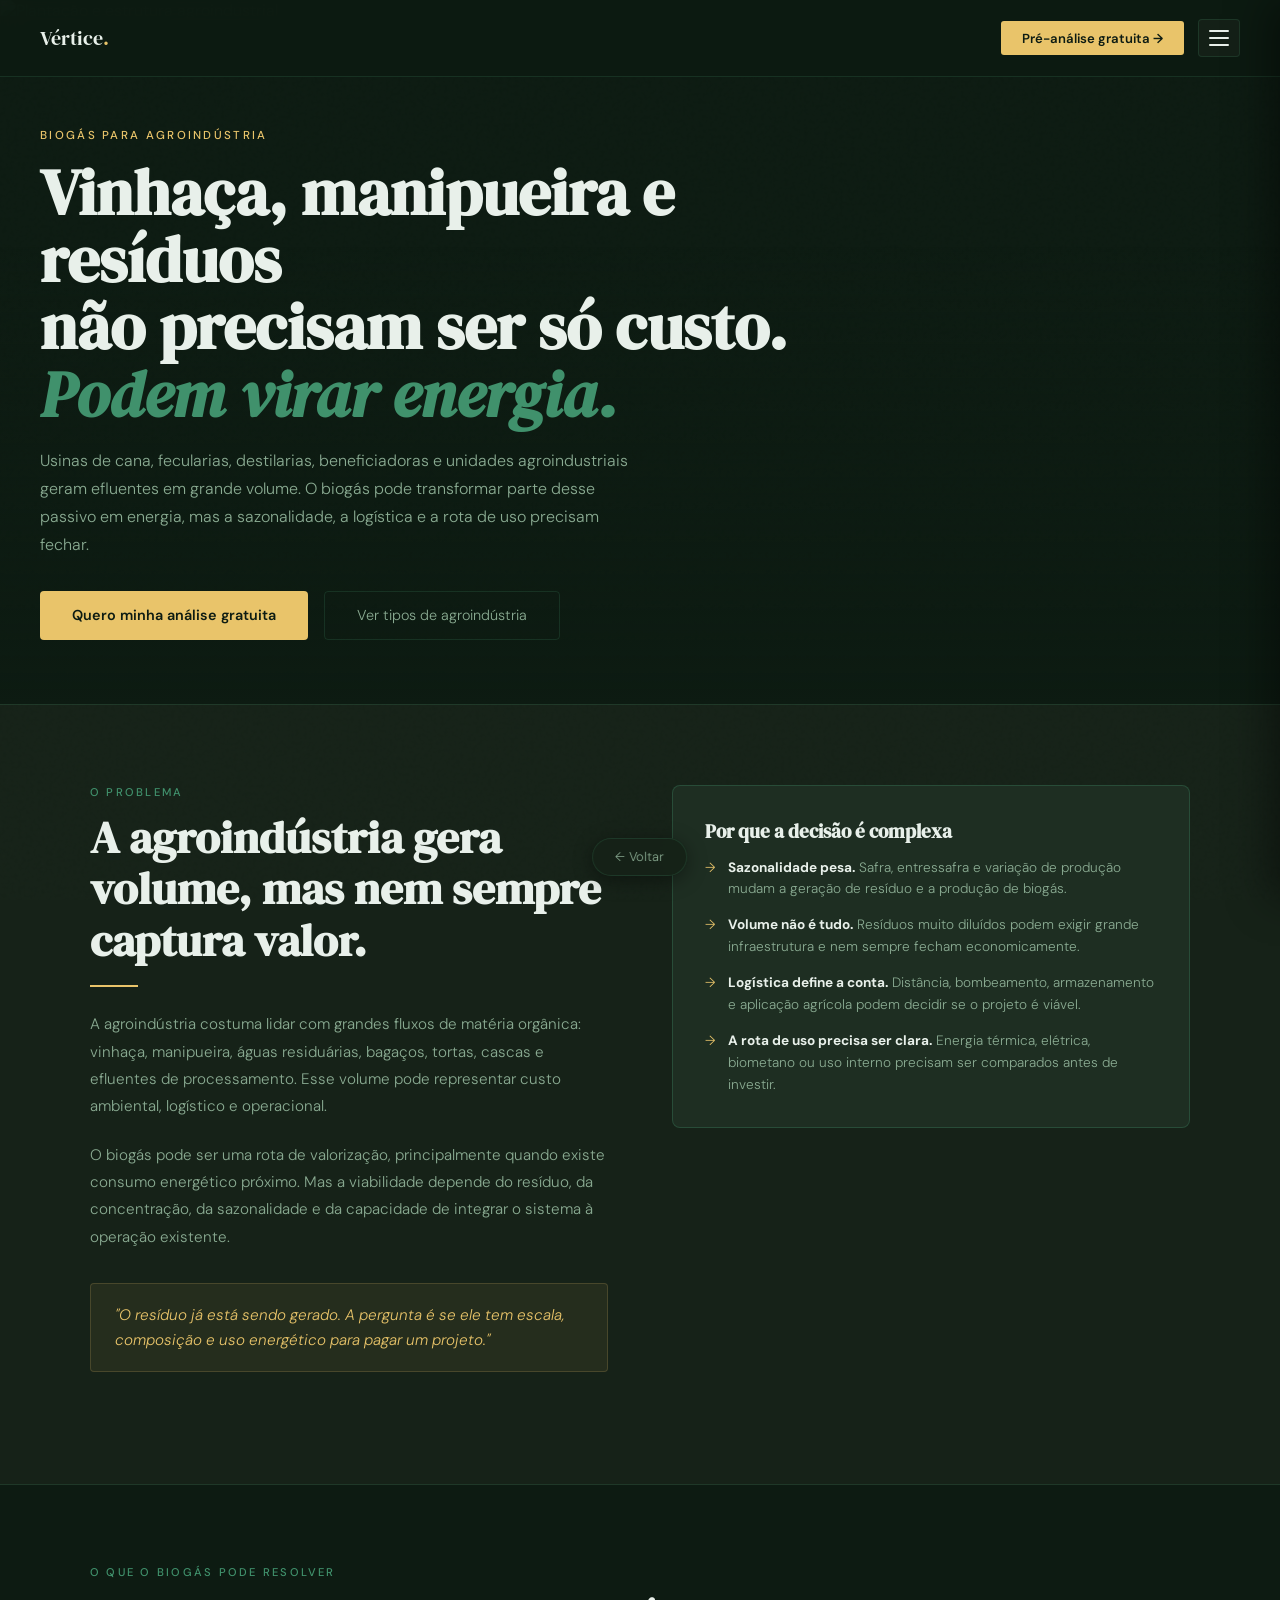
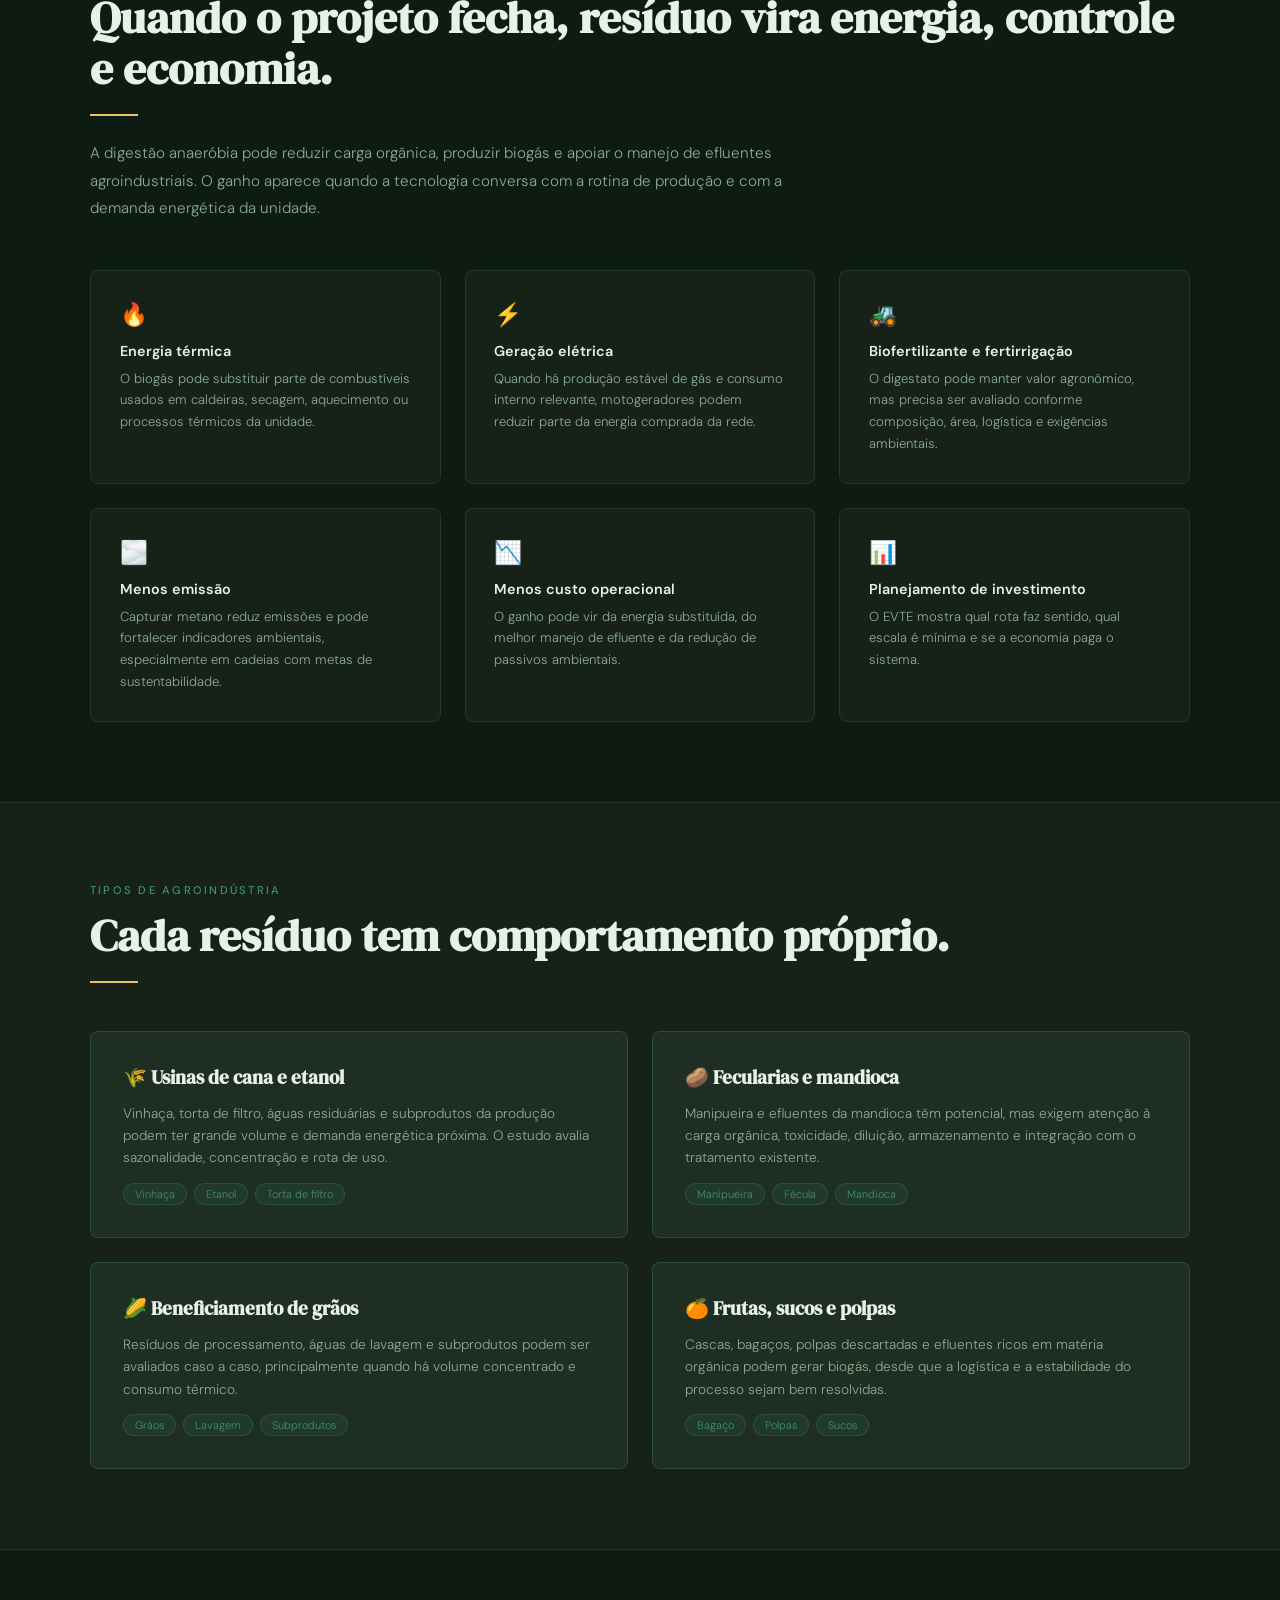
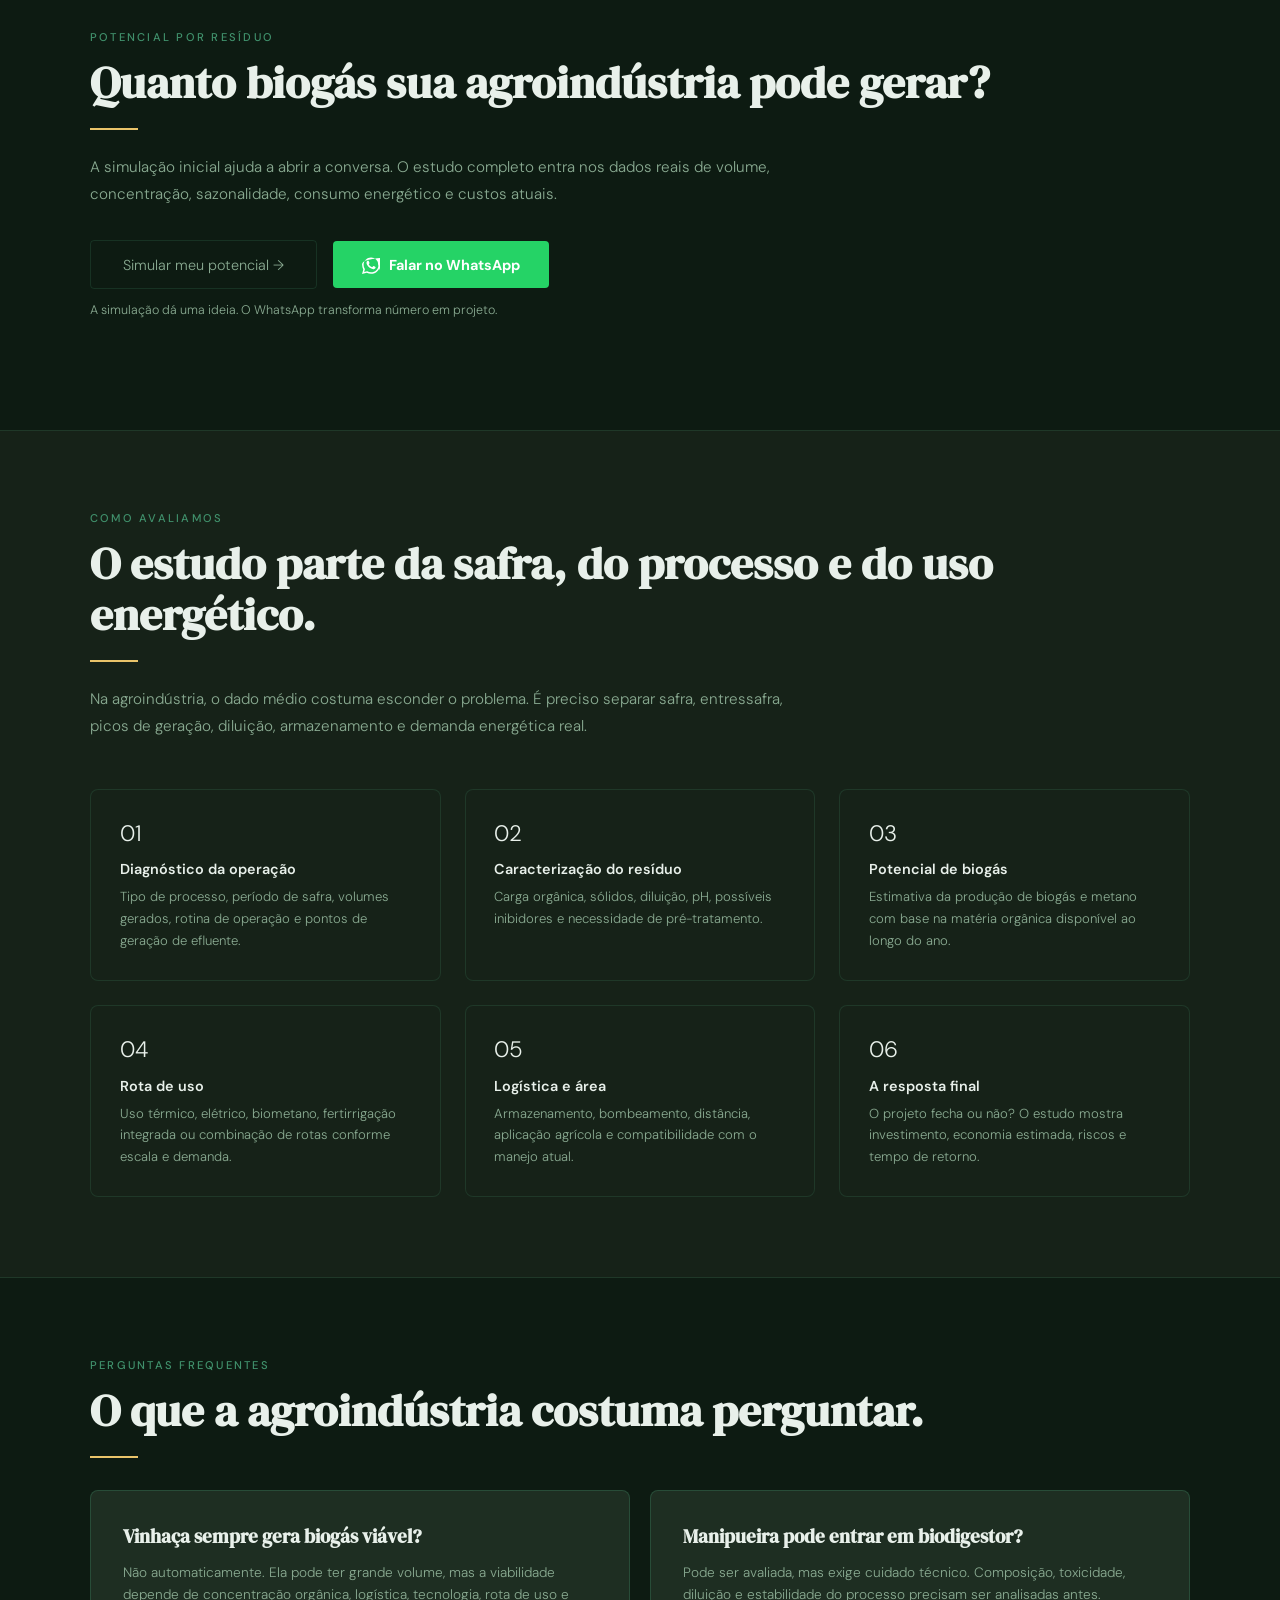
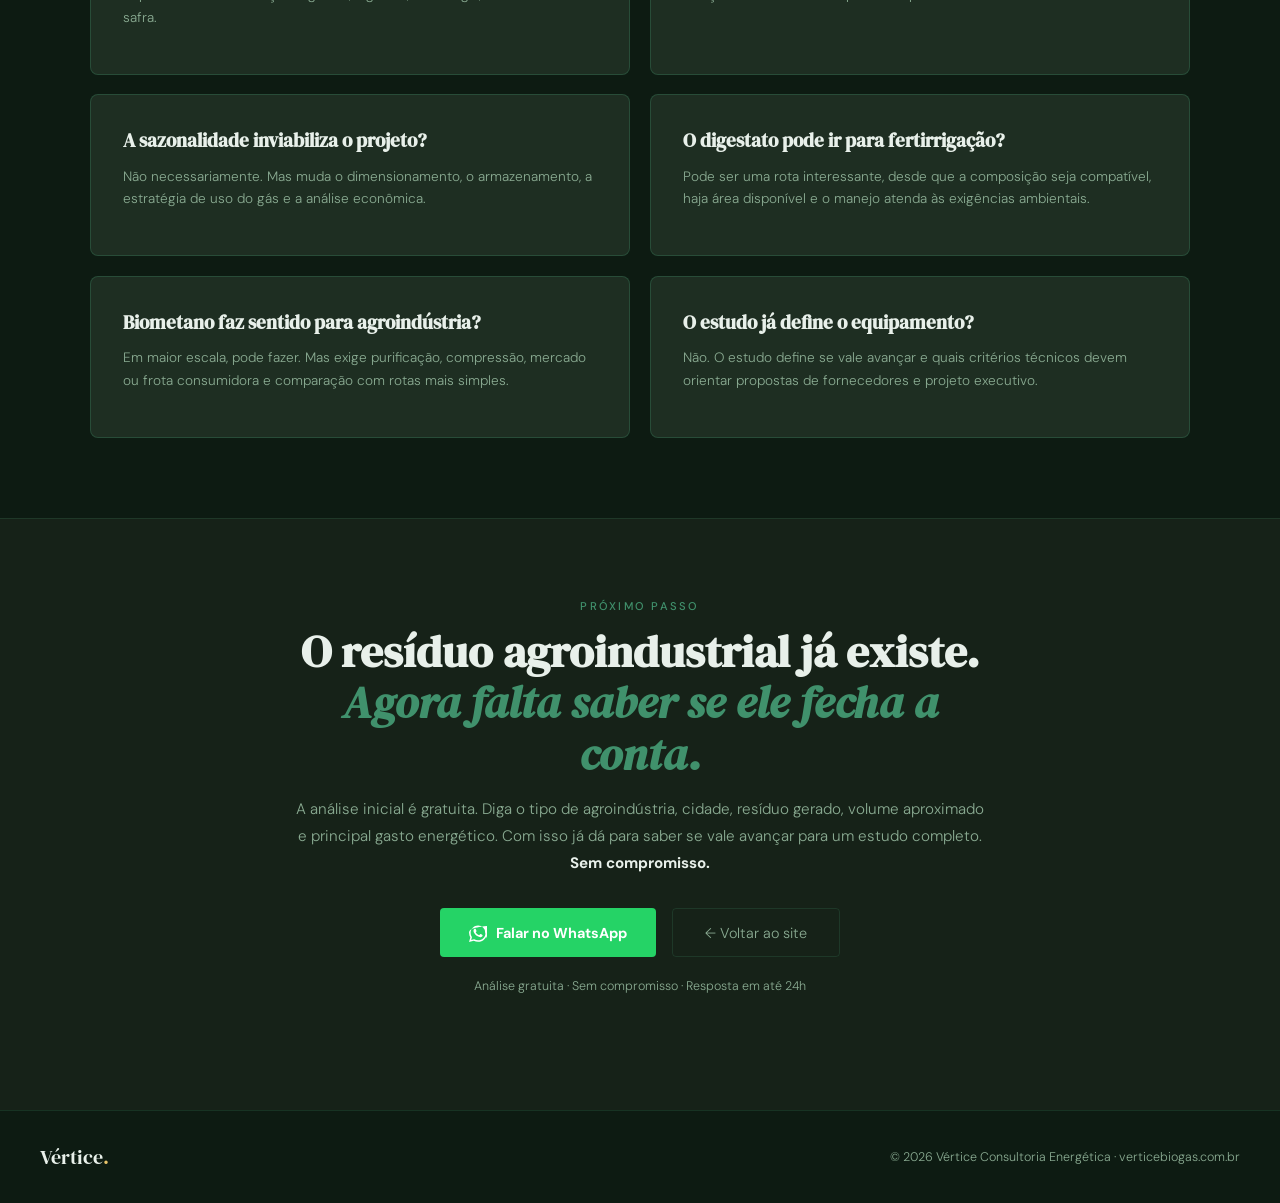
==== commit 6f8c15b6: "Update index.html" ====
--- a/agroindustria/index.html
+++ b/agroindustria/index.html
@@ -2,9 +2,9 @@
 <html lang="pt-BR">
 <head>
 <meta charset="UTF-8"><meta name="viewport" content="width=device-width, initial-scale=1.0">
-<title>Biogás para Saneamento | Vértice Consultoria Energética</title>
-<meta name="description" content="Sua operação pode já estar gerando biogás sem aproveitar. Avalie se existe condição técnica e econômica para capturar e usar.">
-<link rel="canonical" href="https://verticebiogas.com.br/saneamento">
+<title>Biogás para Agroindústria | Vértice Consultoria Energética</title>
+<meta name="description" content="Usinas de cana, fecularias e produtores de etanol geram efluentes em volumes expressivos. Avalie se vinhaça, manipueira e resíduos agroindustriais podem virar biogás.">
+<link rel="canonical" href="https://verticebiogas.com.br/agroindustria">
 <link href="https://fonts.googleapis.com/css2?family=DM+Serif+Display:ital@0;1&family=DM+Sans:wght@300;400;500;600&display=swap" rel="stylesheet">
 <style>
 :root{--green:#2d6a4f;--green-light:#40916c;--amber:#e9c46a;--dark:#0d1b12;--dark-2:#162218;--dark-3:#1e2e22;--text:#e8f0ea;--text-muted:#8aab92;--border:rgba(64,145,108,0.2);}
@@ -21,11 +21,11 @@
 .hero-sp{min-height:65vh;display:flex;flex-direction:column;justify-content:flex-end;padding:8rem 2.5rem 4rem;position:relative;overflow:hidden;}
 .hero-sp img{position:absolute;inset:0;width:100%;height:100%;object-fit:cover;opacity:0.12;pointer-events:none;}
 .hero-sp::after{content:'';position:absolute;inset:0;background:linear-gradient(to top,var(--dark) 0%,transparent 65%);pointer-events:none;}
-.hero-sp-inner{position:relative;z-index:1;max-width:800px;}
+.hero-sp-inner{position:relative;z-index:1;max-width:820px;}
 .eyebrow{font-size:0.72rem;font-weight:500;letter-spacing:0.2em;text-transform:uppercase;color:var(--amber);margin-bottom:1rem;opacity:0;animation:fadeUp 0.7s 0.2s forwards;}
 h1{font-family:'DM Serif Display',serif;font-size:clamp(2.4rem,5vw,4.2rem);line-height:1.05;margin-bottom:1.2rem;opacity:0;animation:fadeUp 0.7s 0.4s forwards;}
 h1 em{font-style:italic;color:var(--green-light);}
-.lead{font-size:1rem;color:var(--text-muted);max-width:560px;line-height:1.75;margin-bottom:2rem;opacity:0;animation:fadeUp 0.7s 0.6s forwards;}
+.lead{font-size:1rem;color:var(--text-muted);max-width:600px;line-height:1.75;margin-bottom:2rem;opacity:0;animation:fadeUp 0.7s 0.6s forwards;}
 .lead strong{color:var(--text);font-weight:500;}
 .hero-btns{display:flex;gap:1rem;flex-wrap:wrap;opacity:0;animation:fadeUp 0.7s 0.7s forwards;}
 .btn-primary{background:var(--amber);color:var(--dark);padding:0.9rem 2rem;border-radius:4px;font-size:0.9rem;font-weight:600;text-decoration:none;transition:all 0.2s;display:inline-flex;align-items:center;}
@@ -91,24 +91,72 @@
 .fi.vis{opacity:1;transform:translateY(0);}
 .fi-d2{transition-delay:0.15s;}.fi-d3{transition-delay:0.28s;}
 @media(max-width:600px){nav,.hero-sp,.cs,.ctastrip,footer{padding-left:1.2rem;padding-right:1.2rem;}}
+
+/* MENU GLOBAL FIXO */
+.nav-actions{display:flex;align-items:center;gap:0.9rem;}
+.menu-toggle{width:42px;height:38px;border:1px solid var(--border);background:rgba(22,34,24,0.92);border-radius:4px;display:flex;flex-direction:column;align-items:center;justify-content:center;gap:5px;cursor:pointer;transition:all 0.2s;z-index:1002;}
+.menu-toggle:hover{border-color:var(--green-light);}
+.menu-toggle span{width:20px;height:2px;background:var(--text);border-radius:999px;transition:all 0.25s;}
+.menu-toggle.active span:nth-child(1){transform:translateY(7px) rotate(45deg);}
+.menu-toggle.active span:nth-child(2){opacity:0;}
+.menu-toggle.active span:nth-child(3){transform:translateY(-7px) rotate(-45deg);}
+.menu-overlay{position:fixed;inset:0;background:rgba(0,0,0,0.55);z-index:998;opacity:0;pointer-events:none;transition:opacity 0.25s;}
+.menu-overlay.active{opacity:1;pointer-events:auto;}
+.menu-panel{position:fixed;top:0;right:0;width:min(380px,88vw);height:100vh;background:rgba(13,27,18,0.98);border-left:1px solid var(--border);z-index:999;transform:translateX(100%);transition:transform 0.28s ease;box-shadow:-12px 0 40px rgba(0,0,0,0.42);padding:6.5rem 2rem 2rem;overflow-y:auto;}
+.menu-panel.active{transform:translateX(0);}
+.menu-kicker{font-size:0.68rem;font-weight:500;letter-spacing:0.2em;text-transform:uppercase;color:var(--green-light);margin-bottom:0.8rem;}
+.menu-title{font-family:'DM Serif Display',serif;font-size:1.8rem;line-height:1.1;margin-bottom:1.4rem;}
+.menu-title em{font-style:italic;color:var(--amber);}
+.menu-links{display:flex;flex-direction:column;gap:0.65rem;}
+.menu-links a{display:flex;justify-content:space-between;gap:1rem;align-items:center;text-decoration:none;color:var(--text-muted);padding:0.9rem 0;border-bottom:1px solid rgba(64,145,108,0.16);font-size:0.95rem;transition:color 0.2s,padding-left 0.2s;}
+.menu-links a:hover{color:var(--text);padding-left:0.25rem;}
+.menu-links a strong{color:var(--text);font-weight:500;}
+.menu-links a span{color:var(--amber);font-size:0.9rem;}
+.menu-foot{margin-top:2rem;padding:1rem;background:var(--dark-2);border:1px solid var(--border);border-radius:6px;font-size:0.78rem;line-height:1.6;color:var(--text-muted);}
+@media(max-width:900px){.nav-cta{display:none;}nav{padding:1rem 1.25rem;}}
+@media(max-width:560px){.menu-panel{padding-left:1.4rem;padding-right:1.4rem;}.logo{font-size:1.08rem;}}
 </style>
 </head>
 <body>
 <a href="#" class="back-btn" onclick="history.back();return false;">← Voltar</a>
 <nav>
   <a href="/" class="logo">Vértice<span>.</span></a>
-  <a href="/#contato" class="nav-cta">Pré-análise gratuita →</a>
+  <div class="nav-actions">
+    <a href="/#contato" class="nav-cta">Pré-análise gratuita →</a>
+    <button class="menu-toggle" id="menuToggle" aria-label="Abrir menu" aria-expanded="false" aria-controls="menuPanel">
+      <span></span>
+      <span></span>
+      <span></span>
+    </button>
+  </div>
 </nav>
 
+<div class="menu-overlay" id="menuOverlay"></div>
+<aside class="menu-panel" id="menuPanel" aria-hidden="true">
+  <div class="menu-kicker">Navegação</div>
+  <div class="menu-title">Todas as páginas da <em>Vértice</em></div>
+  <div class="menu-links">
+    <a href="/"><strong>Início</strong><span>→</span></a>
+    <a href="/#simulador"><strong>Simulador</strong><span>→</span></a>
+    <a href="/#contato"><strong>Contato</strong><span>→</span></a>
+    <a href="/agropecuaria"><strong>Agropecuária</strong><span>→</span></a>
+    <a href="/industria"><strong>Indústria</strong><span>→</span></a>
+    <a href="/agroindustria"><strong>Agroindústria</strong><span>→</span></a>
+    <a href="/saneamento"><strong>Saneamento</strong><span>→</span></a>
+    <a href="/politica-de-privacidade"><strong>Política de privacidade</strong><span>→</span></a>
+  </div>
+  <div class="menu-foot">Acesse rapidamente as áreas de atuação, o simulador e o contato da Vértice.</div>
+</aside>
+
 <section class="hero-sp">
-  <img src="https://images.unsplash.com/photo-1581093458791-9d09a5df1433?w=1400&q=80&fit=crop" alt="Estação de tratamento de esgoto">
+  <img src="https://images.unsplash.com/photo-1535378917042-10a22c95931a?w=1600&q=80&fit=crop" alt="Plantação e estrutura agroindustrial">
   <div class="hero-sp-inner">
-    <div class="eyebrow">Biogás para Saneamento</div>
-    <h1>Sua operação pode já<br>estar gerando biogás.<br><em>E queimando sem aproveitar.</em></h1>
-    <p class="lead">ETEs, aterros e centrais de resíduos orgânicos produzem metano como parte do processo. Na maioria das operações, esse gás é queimado ou simplesmente liberado. A questão é: existe condição técnica e econômica para capturar e usar?</p>
+    <div class="eyebrow">Biogás para Agroindústria</div>
+    <h1>Vinhaça, manipueira e resíduos<br>não precisam ser só custo.<br><em>Podem virar energia.</em></h1>
+    <p class="lead">Usinas de cana, fecularias, destilarias, beneficiadoras e unidades agroindustriais geram efluentes em grande volume. O biogás pode transformar parte desse passivo em energia, mas a sazonalidade, a logística e a rota de uso precisam fechar.</p>
     <div class="hero-btns">
       <a href="/#contato" class="btn-primary">Quero minha análise gratuita</a>
-      <a href="#operacoes" class="btn-ghost">Ver tipos de operação</a>
+      <a href="#operacoes" class="btn-ghost">Ver tipos de agroindústria</a>
     </div>
   </div>
 </section>
@@ -118,20 +166,20 @@
     <div class="two">
       <div class="fi">
         <div class="sl">O problema</div>
-        <h2 class="st">O gás já existe. O que falta é a decisão de aproveitá-lo.</h2>
+        <h2 class="st">A agroindústria gera volume, mas nem sempre captura valor.</h2>
         <div class="dv"></div>
-        <p class="sb">Em ETEs com tratamento anaeróbio, o metano é gerado como subproduto do próprio processo de tratamento. Em aterros, ele vem da decomposição dos resíduos. Em centrais de resíduos orgânicos, pode ser produzido de forma intensa.</p>
+        <p class="sb">A agroindústria costuma lidar com grandes fluxos de matéria orgânica: vinhaça, manipueira, águas residuárias, bagaços, tortas, cascas e efluentes de processamento. Esse volume pode representar custo ambiental, logístico e operacional.</p>
         <br>
-        <p class="sb">Na maioria dos casos, esse gás é queimado na tocha ou perdido para a atmosfera. Não porque o aproveitamento seja impossível — mas porque ninguém calculou se compensa capturar, tratar e usar.</p>
-        <div class="pq">"O gás pode já estar sendo gerado. A questão é saber se existe base técnica e econômica para aproveitá-lo."</div>
+        <p class="sb">O biogás pode ser uma rota de valorização, principalmente quando existe consumo energético próximo. Mas a viabilidade depende do resíduo, da concentração, da sazonalidade e da capacidade de integrar o sistema à operação existente.</p>
+        <div class="pq">"O resíduo já está sendo gerado. A pergunta é se ele tem escala, composição e uso energético para pagar um projeto."</div>
       </div>
       <div class="fi fi-d2">
         <div class="hb">
-          <h3>Por que o potencial é perdido</h3>
-          <div class="ci-item"><span class="ci-icon">→</span><div><strong>Gás tratado como obrigação.</strong> Em muitas operações, o biogás é visto como algo a controlar — não como insumo com valor energético.</div></div>
-          <div class="ci-item"><span class="ci-icon">→</span><div><strong>Qualidade do gás varia.</strong> Umidade, gás sulfídrico e impurezas podem exigir tratamento antes do uso. Ignorar isso gera problema nos equipamentos.</div></div>
-          <div class="ci-item"><span class="ci-icon">→</span><div><strong>Escala e demanda nem sempre casam.</strong> Produzir biogás é uma coisa. Ter onde usar — e justificar o investimento — é outra.</div></div>
-          <div class="ci-item"><span class="ci-icon">→</span><div><strong>Contratos e responsabilidade técnica.</strong> Concessões e PPPs precisam definir quem opera, quem investe e como o projeto se encaixa nas metas do contrato.</div></div>
+          <h3>Por que a decisão é complexa</h3>
+          <div class="ci-item"><span class="ci-icon">→</span><div><strong>Sazonalidade pesa.</strong> Safra, entressafra e variação de produção mudam a geração de resíduo e a produção de biogás.</div></div>
+          <div class="ci-item"><span class="ci-icon">→</span><div><strong>Volume não é tudo.</strong> Resíduos muito diluídos podem exigir grande infraestrutura e nem sempre fecham economicamente.</div></div>
+          <div class="ci-item"><span class="ci-icon">→</span><div><strong>Logística define a conta.</strong> Distância, bombeamento, armazenamento e aplicação agrícola podem decidir se o projeto é viável.</div></div>
+          <div class="ci-item"><span class="ci-icon">→</span><div><strong>A rota de uso precisa ser clara.</strong> Energia térmica, elétrica, biometano ou uso interno precisam ser comparados antes de investir.</div></div>
         </div>
       </div>
     </div>
@@ -141,30 +189,34 @@
 <section class="cs">
   <div class="ci">
     <div class="fi" style="margin-bottom:3rem;">
-      <div class="sl">O que o aproveitamento resolve</div>
-      <h2 class="st">Capturar o biogás é o começo. Usar bem é o que fecha a conta.</h2>
+      <div class="sl">O que o biogás pode resolver</div>
+      <h2 class="st">Quando o projeto fecha, resíduo vira energia, controle e economia.</h2>
       <div class="dv"></div>
-      <p class="sb" style="max-width:720px;">O aproveitamento energético no saneamento depende de captação, tratamento do gás, regularidade de produção, demanda interna e arranjo institucional da operação.</p>
+      <p class="sb" style="max-width:720px;">A digestão anaeróbia pode reduzir carga orgânica, produzir biogás e apoiar o manejo de efluentes agroindustriais. O ganho aparece quando a tecnologia conversa com a rotina de produção e com a demanda energética da unidade.</p>
     </div>
     <div class="three">
-      <div class="fc fi"><div class="fi-icon">⚡</div><div class="ft">Geração de energia elétrica</div><div class="fd">Possível em operações com produção regular e consumo elétrico interno compatível. Pode reduzir o custo de energia da própria ETE ou aterro.</div></div>
-      <div class="fc fi fi-d2"><div class="fi-icon">♨️</div><div class="ft">Uso térmico</div><div class="fd">O calor pode ser aproveitado em processos específicos, como aquecimento de digestores ou apoio operacional, quando fizer sentido.</div></div>
-      <div class="fc fi fi-d3"><div class="fi-icon">🌫️</div><div class="ft">Menos emissão de metano</div><div class="fd">Capturar e usar o metano reduz emissões e pode gerar créditos de carbono, dependendo da metodologia e do mercado disponível.</div></div>
-      <div class="fc fi"><div class="fi-icon">🧪</div><div class="ft">Tratamento do gás</div><div class="fd">Gás sulfídrico, umidade e impurezas precisam ser removidos antes de motores ou caldeiras. Ignorar isso danifica equipamentos.</div></div>
-      <div class="fc fi fi-d2"><div class="fi-icon">📉</div><div class="ft">Redução de custo operacional</div><div class="fd">Quando a energia gerada ou economizada compensa o investimento e a manutenção, o aproveitamento reduz o custo de operar a instalação.</div></div>
-      <div class="fc fi fi-d3"><div class="fi-icon">📋</div><div class="ft">Base para contratos e metas</div><div class="fd">O estudo de viabilidade organiza dados para decisões em concessões, PPPs, indicadores de sustentabilidade e planejamento de longo prazo.</div></div>
+      <div class="fc fi"><div class="fi-icon">🔥</div><div class="ft">Energia térmica</div><div class="fd">O biogás pode substituir parte de combustíveis usados em caldeiras, secagem, aquecimento ou processos térmicos da unidade.</div></div>
+      <div class="fc fi fi-d2"><div class="fi-icon">⚡</div><div class="ft">Geração elétrica</div><div class="fd">Quando há produção estável de gás e consumo interno relevante, motogeradores podem reduzir parte da energia comprada da rede.</div></div>
+      <div class="fc fi fi-d3"><div class="fi-icon">🚜</div><div class="ft">Biofertilizante e fertirrigação</div><div class="fd">O digestato pode manter valor agronômico, mas precisa ser avaliado conforme composição, área, logística e exigências ambientais.</div></div>
+      <div class="fc fi"><div class="fi-icon">🌫️</div><div class="ft">Menos emissão</div><div class="fd">Capturar metano reduz emissões e pode fortalecer indicadores ambientais, especialmente em cadeias com metas de sustentabilidade.</div></div>
+      <div class="fc fi fi-d2"><div class="fi-icon">📉</div><div class="ft">Menos custo operacional</div><div class="fd">O ganho pode vir da energia substituída, do melhor manejo de efluente e da redução de passivos ambientais.</div></div>
+      <div class="fc fi fi-d3"><div class="fi-icon">📊</div><div class="ft">Planejamento de investimento</div><div class="fd">O EVTE mostra qual rota faz sentido, qual escala é mínima e se a economia paga o sistema.</div></div>
     </div>
   </div>
 </section>
 
 <section class="cs bg2" id="operacoes">
   <div class="ci">
-    <div class="fi" style="margin-bottom:3rem;"><div class="sl">Qual é a sua operação?</div><h2 class="st">Cada tipo de operação tem um perfil diferente.</h2><div class="dv"></div></div>
+    <div class="fi" style="margin-bottom:3rem;">
+      <div class="sl">Tipos de agroindústria</div>
+      <h2 class="st">Cada resíduo tem comportamento próprio.</h2>
+      <div class="dv"></div>
+    </div>
     <div class="grid-sub">
-      <div class="hb fi"><h3>ETEs com reator anaeróbio</h3><p>Estações com tratamento anaeróbio geram biogás como subproduto. O estudo avalia captação, vazão, qualidade do gás e uso interno.</p><div class="tags"><span class="tag">UASB</span><span class="tag">ETE</span><span class="tag">Municipal</span></div></div>
-      <div class="hb fi fi-d2"><h3>Aterros sanitários</h3><p>A produção de biogás segue uma curva ao longo do tempo — depende da massa disposta, da idade dos resíduos e da eficiência dos drenos de captação.</p><div class="tags"><span class="tag">RSU</span><span class="tag">Aterro</span><span class="tag">Drenos</span></div></div>
-      <div class="hb fi"><h3>Centrais com fração orgânica</h3><p>Quando a fração orgânica é separada na fonte, o potencial de biogás é muito maior — mas a qualidade da coleta define a viabilidade do processo.</p><div class="tags"><span class="tag">FORSU</span><span class="tag">Triagem</span><span class="tag">Compostagem</span></div></div>
-      <div class="hb fi fi-d2"><h3>Concessões e PPPs</h3><p>Operadores podem avaliar o biogás como estratégia de redução de custo operacional e melhoria de indicadores de desempenho e sustentabilidade.</p><div class="tags"><span class="tag">Concessão</span><span class="tag">PPP</span><span class="tag">OPEX</span></div></div>
+      <div class="hb fi"><h3>🌾 Usinas de cana e etanol</h3><p>Vinhaça, torta de filtro, águas residuárias e subprodutos da produção podem ter grande volume e demanda energética próxima. O estudo avalia sazonalidade, concentração e rota de uso.</p><div class="tags"><span class="tag">Vinhaça</span><span class="tag">Etanol</span><span class="tag">Torta de filtro</span></div></div>
+      <div class="hb fi fi-d2"><h3>🥔 Fecularias e mandioca</h3><p>Manipueira e efluentes da mandioca têm potencial, mas exigem atenção à carga orgânica, toxicidade, diluição, armazenamento e integração com o tratamento existente.</p><div class="tags"><span class="tag">Manipueira</span><span class="tag">Fécula</span><span class="tag">Mandioca</span></div></div>
+      <div class="hb fi"><h3>🌽 Beneficiamento de grãos</h3><p>Resíduos de processamento, águas de lavagem e subprodutos podem ser avaliados caso a caso, principalmente quando há volume concentrado e consumo térmico.</p><div class="tags"><span class="tag">Grãos</span><span class="tag">Lavagem</span><span class="tag">Subprodutos</span></div></div>
+      <div class="hb fi fi-d2"><h3>🍊 Frutas, sucos e polpas</h3><p>Cascas, bagaços, polpas descartadas e efluentes ricos em matéria orgânica podem gerar biogás, desde que a logística e a estabilidade do processo sejam bem resolvidas.</p><div class="tags"><span class="tag">Bagaço</span><span class="tag">Polpas</span><span class="tag">Sucos</span></div></div>
     </div>
   </div>
 </section>
@@ -173,12 +225,12 @@
   <div class="ci">
     <div class="fi" style="margin-bottom:2rem;">
       <div class="sl">Potencial por resíduo</div>
-      <h2 class="st">Quanto biogás o seu resíduo pode gerar?</h2>
+      <h2 class="st">Quanto biogás sua agroindústria pode gerar?</h2>
       <div class="dv"></div>
-      <p class="sb" style="max-width:720px;">Sua operação pode estar gerando biogás sem aproveitar. O estudo de viabilidade calcula se compensa mudar isso.</p>
+      <p class="sb" style="max-width:720px;">A simulação inicial ajuda a abrir a conversa. O estudo completo entra nos dados reais de volume, concentração, sazonalidade, consumo energético e custos atuais.</p>
       <div style="margin-top:2rem;display:flex;gap:1rem;flex-wrap:wrap;align-items:center;">
-        <a href="/simulador.html?origem=saneamento" class="btn-ghost" style="display:inline-flex;align-items:center;gap:0.5rem;">Simular meu potencial →</a>
-        <a href="https://wa.me/5519971315434?text=Ol%C3%A1!%20Tenho%20interesse%20em%20uma%20an%C3%A1lise%20gratuita%20de%20biog%C3%A1s%20para%20saneamento." class="btn-wpp" target="_blank" style="display:inline-flex;align-items:center;gap:0.6rem;background:#25d366;color:#fff;padding:0.9rem 1.8rem;border-radius:4px;font-size:0.9rem;font-weight:700;text-decoration:none;"><svg width="18" height="18" viewBox="0 0 24 24" fill="currentColor"><path d="M17.472 14.382c-.297-.149-1.758-.867-2.03-.967-.273-.099-.471-.148-.67.15-.197.297-.767.966-.94 1.164-.173.199-.347.223-.644.075-.297-.15-1.255-.463-2.39-1.475-.883-.788-1.48-1.761-1.653-2.059-.173-.297-.018-.458.13-.606.134-.133.298-.347.446-.52.149-.174.198-.298.298-.497.099-.198.05-.371-.025-.52-.075-.149-.669-1.612-.916-2.207-.242-.579-.487-.5-.669-.51-.173-.008-.371-.01-.57-.01-.198 0-.52.074-.792.372-.272.297-1.04 1.016-1.04 2.479 0 1.462 1.065 2.875 1.213 3.074.149.198 2.096 3.2 5.077 4.487.709.306 1.262.489 1.694.625.712.227 1.36.195 1.871.118.571-.085 1.758-.719 2.006-1.413.248-.694.248-1.289.173-1.413-.074-.124-.272-.198-.57-.347m-5.421 7.403h-.004a9.87 9.87 0 01-5.031-1.378l-.361-.214-3.741.982.998-3.648-.235-.374a9.86 9.86 0 01-1.51-5.26c.001-5.45 4.436-9.884 9.888-9.884 2.64 0 5.122 1.03 6.988 2.898a9.825 9.825 0 012.893 6.994c-.003 5.45-4.437 9.884-9.885 9.884m8.413-18.297A11.815 11.815 0 0012.05 0C5.495 0 .16 5.335.157 11.892c0 2.096.547 4.142 1.588 5.945L.057 24l6.305-1.654a11.882 11.882 0 005.683 1.448h.005c6.554 0 11.89-5.335 11.893-11.893a11.821 11.821 0 00-3.48-8.413z"/></svg> Falar no WhatsApp</a>
+        <a href="/simulador.html?origem=agroindustria" class="btn-ghost" style="display:inline-flex;align-items:center;gap:0.5rem;">Simular meu potencial →</a>
+        <a href="https://wa.me/5519971315434?text=Ol%C3%A1!%20Tenho%20interesse%20em%20uma%20an%C3%A1lise%20gratuita%20de%20biog%C3%A1s%20para%20agroind%C3%BAstria." class="btn-wpp" target="_blank" style="display:inline-flex;align-items:center;gap:0.6rem;background:#25d366;color:#fff;padding:0.9rem 1.8rem;border-radius:4px;font-size:0.9rem;font-weight:700;text-decoration:none;"><svg width="18" height="18" viewBox="0 0 24 24" fill="currentColor"><path d="M17.472 14.382c-.297-.149-1.758-.867-2.03-.967-.273-.099-.471-.148-.67.15-.197.297-.767.966-.94 1.164-.173.199-.347.223-.644.075-.297-.15-1.255-.463-2.39-1.475-.883-.788-1.48-1.761-1.653-2.059-.173-.297-.018-.458.13-.606.134-.133.298-.347.446-.52.149-.174.198-.298.298-.497.099-.198.05-.371-.025-.52-.075-.149-.669-1.612-.916-2.207-.242-.579-.487-.5-.669-.51-.173-.008-.371-.01-.57-.01-.198 0-.52.074-.792.372-.272.297-1.04 1.016-1.04 2.479 0 1.462 1.065 2.875 1.213 3.074.149.198 2.096 3.2 5.077 4.487.709.306 1.262.489 1.694.625.712.227 1.36.195 1.871.118.571-.085 1.758-.719 2.006-1.413.248-.694.248-1.289.173-1.413-.074-.124-.272-.198-.57-.347m-5.421 7.403h-.004a9.87 9.87 0 01-5.031-1.378l-.361-.214-3.741.982.998-3.648-.235-.374a9.86 9.86 0 01-1.51-5.26c.001-5.45 4.436-9.884 9.888-9.884 2.64 0 5.122 1.03 6.988 2.898a9.825 9.825 0 012.893 6.994c-.003 5.45-4.437 9.884-9.885 9.884m8.413-18.297A11.815 11.815 0 00112.05 0C5.495 0 .16 5.335.157 11.892c0 2.096.547 4.142 1.588 5.945L.057 24l6.305-1.654a11.882 11.882 0 005.683 1.448h.005c6.554 0 11.89-5.335 11.893-11.893a11.821 11.821 0 00-3.48-8.413z"/></svg> Falar no WhatsApp</a>
       </div>
       <p style="margin-top:0.8rem;font-size:0.78rem;color:var(--text-muted);">A simulação dá uma ideia. O WhatsApp transforma número em projeto.</p>
     </div>
@@ -187,28 +239,28 @@
 
 <section class="cs bg2" id="como-avaliamos">
   <div class="ci">
-    <div class="fi" style="margin-bottom:3rem;"><div class="sl">Como avaliamos</div><h2 class="st">O estudo parte da operação existente.</h2><div class="dv"></div><p class="sb" style="max-width:720px;">No saneamento, o projeto precisa respeitar a estrutura da ETE, do aterro ou da concessão — e o que os contratos e indicadores permitem fazer.</p></div>
+    <div class="fi" style="margin-bottom:3rem;"><div class="sl">Como avaliamos</div><h2 class="st">O estudo parte da safra, do processo e do uso energético.</h2><div class="dv"></div><p class="sb" style="max-width:720px;">Na agroindústria, o dado médio costuma esconder o problema. É preciso separar safra, entressafra, picos de geração, diluição, armazenamento e demanda energética real.</p></div>
     <div class="three">
-      <div class="fc fi"><div class="fi-icon">01</div><div class="ft">Diagnóstico da operação</div><div class="fd">Tipo de tratamento, porte, vazões, geração de lodo, captação existente e rotina operacional.</div></div>
-      <div class="fc fi fi-d2"><div class="fi-icon">02</div><div class="ft">Produção de biogás</div><div class="fd">Estimativa ou medição de vazão, composição, variação ao longo do tempo e principais contaminantes.</div></div>
-      <div class="fc fi fi-d3"><div class="fi-icon">03</div><div class="ft">Tratamento do gás</div><div class="fd">Remoção de gás sulfídrico, umidade e impurezas — o que é necessário antes de qualquer uso energético.</div></div>
-      <div class="fc fi"><div class="fi-icon">04</div><div class="ft">Rota de uso</div><div class="fd">Geração elétrica, uso térmico, queima controlada ou purificação — a rota depende da produção e da demanda local.</div></div>
-      <div class="fc fi fi-d2"><div class="fi-icon">05</div><div class="ft">Arranjo institucional</div><div class="fd">Quem opera, quem investe, como se encaixa nos contratos de concessão e nas metas da operação.</div></div>
-      <div class="fc fi fi-d3"><div class="fi-icon">06</div><div class="ft">A resposta final</div><div class="fd">Vale capturar e usar ou não? O estudo mostra o investimento, a economia estimada e o tempo de retorno.</div></div>
+      <div class="fc fi"><div class="fi-icon">01</div><div class="ft">Diagnóstico da operação</div><div class="fd">Tipo de processo, período de safra, volumes gerados, rotina de operação e pontos de geração de efluente.</div></div>
+      <div class="fc fi fi-d2"><div class="fi-icon">02</div><div class="ft">Caracterização do resíduo</div><div class="fd">Carga orgânica, sólidos, diluição, pH, possíveis inibidores e necessidade de pré-tratamento.</div></div>
+      <div class="fc fi fi-d3"><div class="fi-icon">03</div><div class="ft">Potencial de biogás</div><div class="fd">Estimativa da produção de biogás e metano com base na matéria orgânica disponível ao longo do ano.</div></div>
+      <div class="fc fi"><div class="fi-icon">04</div><div class="ft">Rota de uso</div><div class="fd">Uso térmico, elétrico, biometano, fertirrigação integrada ou combinação de rotas conforme escala e demanda.</div></div>
+      <div class="fc fi fi-d2"><div class="fi-icon">05</div><div class="ft">Logística e área</div><div class="fd">Armazenamento, bombeamento, distância, aplicação agrícola e compatibilidade com o manejo atual.</div></div>
+      <div class="fc fi fi-d3"><div class="fi-icon">06</div><div class="ft">A resposta final</div><div class="fd">O projeto fecha ou não? O estudo mostra investimento, economia estimada, riscos e tempo de retorno.</div></div>
     </div>
   </div>
 </section>
 
 <section class="cs" id="faq">
   <div class="ci">
-    <div class="fi" style="margin-bottom:2rem;"><div class="sl">Perguntas frequentes</div><h2 class="st">O que as operações de saneamento mais perguntam.</h2><div class="dv"></div></div>
+    <div class="fi" style="margin-bottom:2rem;"><div class="sl">Perguntas frequentes</div><h2 class="st">O que a agroindústria costuma perguntar.</h2><div class="dv"></div></div>
     <div class="faq-grid">
-      <div class="hb fi"><h3>Toda ETE com reator anaeróbio consegue aproveitar o biogás?</h3><p class="sb">Não automaticamente. Captação, vazão, qualidade do gás e demanda energética precisam ser avaliados. O potencial existe, mas o aproveitamento depende de infraestrutura.</p></div>
-      <div class="hb fi fi-d2"><h3>O biogás de aterro é constante ao longo do tempo?</h3><p class="sb">Não. Ele segue uma curva — começa baixo, cresce com a decomposição e vai caindo ao longo dos anos. O projeto precisa considerar essa variação.</p></div>
-      <div class="hb fi"><h3>O gás sulfídrico é um problema sério?</h3><p class="sb">Sim. Corrói motores, tubulações e equipamentos. Por isso o tratamento do gás precisa ser parte do projeto — não um detalhe.</p></div>
-      <div class="hb fi fi-d2"><h3>O aproveitamento reduz o custo operacional?</h3><p class="sb">Pode reduzir — quando a energia gerada ou economizada compensa o investimento e a manutenção. O estudo mostra se esse equilíbrio existe no seu caso.</p></div>
-      <div class="hb fi"><h3>Biometano faz sentido em ETE ou aterro?</h3><p class="sb">Para operações de maior escala, pode fazer sentido. Mas purificar o gás exige investimento e mercado definido. O estudo compara as rotas antes de recomendar.</p></div>
-      <div class="hb fi fi-d2"><h3>O estudo substitui o projeto executivo?</h3><p class="sb">Não. Ele define se vale avançar e qual caminho seguir. O projeto executivo e o licenciamento vêm depois, se o estudo recomendar avanço.</p></div>
+      <div class="hb fi"><h3>Vinhaça sempre gera biogás viável?</h3><p class="sb">Não automaticamente. Ela pode ter grande volume, mas a viabilidade depende de concentração orgânica, logística, tecnologia, rota de uso e safra.</p></div>
+      <div class="hb fi fi-d2"><h3>Manipueira pode entrar em biodigestor?</h3><p class="sb">Pode ser avaliada, mas exige cuidado técnico. Composição, toxicidade, diluição e estabilidade do processo precisam ser analisadas antes.</p></div>
+      <div class="hb fi"><h3>A sazonalidade inviabiliza o projeto?</h3><p class="sb">Não necessariamente. Mas muda o dimensionamento, o armazenamento, a estratégia de uso do gás e a análise econômica.</p></div>
+      <div class="hb fi fi-d2"><h3>O digestato pode ir para fertirrigação?</h3><p class="sb">Pode ser uma rota interessante, desde que a composição seja compatível, haja área disponível e o manejo atenda às exigências ambientais.</p></div>
+      <div class="hb fi"><h3>Biometano faz sentido para agroindústria?</h3><p class="sb">Em maior escala, pode fazer. Mas exige purificação, compressão, mercado ou frota consumidora e comparação com rotas mais simples.</p></div>
+      <div class="hb fi fi-d2"><h3>O estudo já define o equipamento?</h3><p class="sb">Não. O estudo define se vale avançar e quais critérios técnicos devem orientar propostas de fornecedores e projeto executivo.</p></div>
     </div>
   </div>
 </section>
@@ -216,11 +268,11 @@
 <section class="ctastrip" id="contato">
   <div class="ctasi fi">
     <div class="sl">Próximo passo</div>
-    <h2>O biogás pode já estar sendo gerado.<br><em>A questão é o que você faz com ele.</em></h2>
-    <p>A análise inicial é gratuita. Diga o tipo de operação, o porte, a cidade e o que mais pesa no custo operacional. Com isso já dá para saber se vale avançar para um estudo completo. <strong>Sem compromisso.</strong></p>
+    <h2>O resíduo agroindustrial já existe.<br><em>Agora falta saber se ele fecha a conta.</em></h2>
+    <p>A análise inicial é gratuita. Diga o tipo de agroindústria, cidade, resíduo gerado, volume aproximado e principal gasto energético. Com isso já dá para saber se vale avançar para um estudo completo. <strong>Sem compromisso.</strong></p>
     <div class="ctabtns">
-      <a href="https://wa.me/5519971315434?text=Ol%C3%A1!%20Tenho%20interesse%20em%20uma%20an%C3%A1lise%20gratuita%20de%20biog%C3%A1s%20para%20saneamento." class="btn-wpp" target="_blank">
-        <svg width="18" height="18" viewBox="0 0 24 24" fill="currentColor"><path d="M17.472 14.382c-.297-.149-1.758-.867-2.03-.967-.273-.099-.471-.148-.67.15-.197.297-.767.966-.94 1.164-.173.199-.347.223-.644.075-.297-.15-1.255-.463-2.39-1.475-.883-.788-1.48-1.761-1.653-2.059-.173-.297-.018-.458.13-.606.134-.133.298-.347.446-.52.149-.174.198-.298.298-.497.099-.198.05-.371-.025-.52-.075-.149-.669-1.612-.916-2.207-.242-.579-.487-.5-.669-.51-.173-.008-.371-.01-.57-.01-.198 0-.52.074-.792.372-.272.297-1.04 1.016-1.04 2.479 0 1.462 1.065 2.875 1.213 3.074.149.198 2.096 3.2 5.077 4.487.709.306 1.262.489 1.694.625.712.227 1.36.195 1.871.118.571-.085 1.758-.719 2.006-1.413.248-.694.248-1.289.173-1.413-.074-.124-.272-.198-.57-.347m-5.421 7.403h-.004a9.87 9.87 0 01-5.031-1.378l-.361-.214-3.741.982.998-3.648-.235-.374a9.86 9.86 0 01-1.51-5.26c.001-5.45 4.436-9.884 9.888-9.884 2.64 0 5.122 1.03 6.988 2.898a9.825 9.825 0 012.893 6.994c-.003 5.45-4.437 9.884-9.885 9.884m8.413-18.297A11.815 11.815 0 0012.05 0C5.495 0 .16 5.335.157 11.892c0 2.096.547 4.142 1.588 5.945L.057 24l6.305-1.654a11.882 11.882 0 005.683 1.448h.005c6.554 0 11.89-5.335 11.893-11.893a11.821 11.821 0 00-3.48-8.413z"/></svg>
+      <a href="https://wa.me/5519971315434?text=Ol%C3%A1!%20Tenho%20interesse%20em%20uma%20an%C3%A1lise%20gratuita%20de%20biog%C3%A1s%20para%20agroind%C3%BAstria." class="btn-wpp" target="_blank">
+        <svg width="18" height="18" viewBox="0 0 24 24" fill="currentColor"><path d="M17.472 14.382c-.297-.149-1.758-.867-2.03-.967-.273-.099-.471-.148-.67.15-.197.297-.767.966-.94 1.164-.173.199-.347.223-.644.075-.297-.15-1.255-.463-2.39-1.475-.883-.788-1.48-1.761-1.653-2.059-.173-.297-.018-.458.13-.606.134-.133.298-.347.446-.52.149-.174.198-.298.298-.497.099-.198.05-.371-.025-.52-.075-.149-.669-1.612-.916-2.207-.242-.579-.487-.5-.669-.51-.173-.008-.371-.01-.57-.01-.198 0-.52.074-.792.372-.272.297-1.04 1.016-1.04 2.479 0 1.462 1.065 2.875 1.213 3.074.149.198 2.096 3.2 5.077 4.487.709.306 1.262.489 1.694.625.712.227 1.36.195 1.871.118.571-.085 1.758-.719 2.006-1.413.248-.694.248-1.289.173-1.413-.074-.124-.272-.198-.57-.347m-5.421 7.403h-.004a9.87 9.87 0 01-5.031-1.378l-.361-.214-3.741.982.998-3.648-.235-.374a9.86 9.86 0 01-1.51-5.26c.001-5.45 4.436-9.884 9.888-9.884 2.64 0 5.122 1.03 6.988 2.898a9.825 9.825 0 012.893 6.994c-.003 5.45-4.437 9.884-9.885 9.884m8.413-18.297A11.815 11.815 0 00112.05 0C5.495 0 .16 5.335.157 11.892c0 2.096.547 4.142 1.588 5.945L.057 24l6.305-1.654a11.882 11.882 0 005.683 1.448h.005c6.554 0 11.89-5.335 11.893-11.893a11.821 11.821 0 00-3.48-8.413z"/></svg>
         Falar no WhatsApp
       </a>
       <a href="/" class="btn-ghost">← Voltar ao site</a>
@@ -248,8 +300,6 @@
     });
   }
 
-// Restaura scroll ao voltar do simulador
-(function(){
   var y = sessionStorage.getItem('vertice_restore_scroll');
   if(y){
     sessionStorage.removeItem('vertice_restore_scroll');
@@ -257,8 +307,50 @@
       setTimeout(function(){ window.scrollTo({top: parseInt(y), behavior:'instant'}); }, 80);
     });
   }
-})();
 });
 </script>
+
+<script>
+document.addEventListener('DOMContentLoaded', function(){
+  const menuToggle = document.getElementById('menuToggle');
+  const menuPanel = document.getElementById('menuPanel');
+  const menuOverlay = document.getElementById('menuOverlay');
+
+  function openMenu(){
+    menuToggle.classList.add('active');
+    menuPanel.classList.add('active');
+    menuOverlay.classList.add('active');
+    menuToggle.setAttribute('aria-expanded','true');
+    menuPanel.setAttribute('aria-hidden','false');
+    document.body.style.overflow='hidden';
+  }
+
+  function closeMenu(){
+    menuToggle.classList.remove('active');
+    menuPanel.classList.remove('active');
+    menuOverlay.classList.remove('active');
+    menuToggle.setAttribute('aria-expanded','false');
+    menuPanel.setAttribute('aria-hidden','true');
+    document.body.style.overflow='';
+  }
+
+  if(menuToggle && menuPanel && menuOverlay){
+    menuToggle.addEventListener('click', function(){
+      menuPanel.classList.contains('active') ? closeMenu() : openMenu();
+    });
+
+    menuOverlay.addEventListener('click', closeMenu);
+
+    document.addEventListener('keydown', function(e){
+      if(e.key === 'Escape') closeMenu();
+    });
+
+    document.querySelectorAll('.menu-links a').forEach(function(link){
+      link.addEventListener('click', closeMenu);
+    });
+  }
+});
+</script>
+
 </body>
 </html>
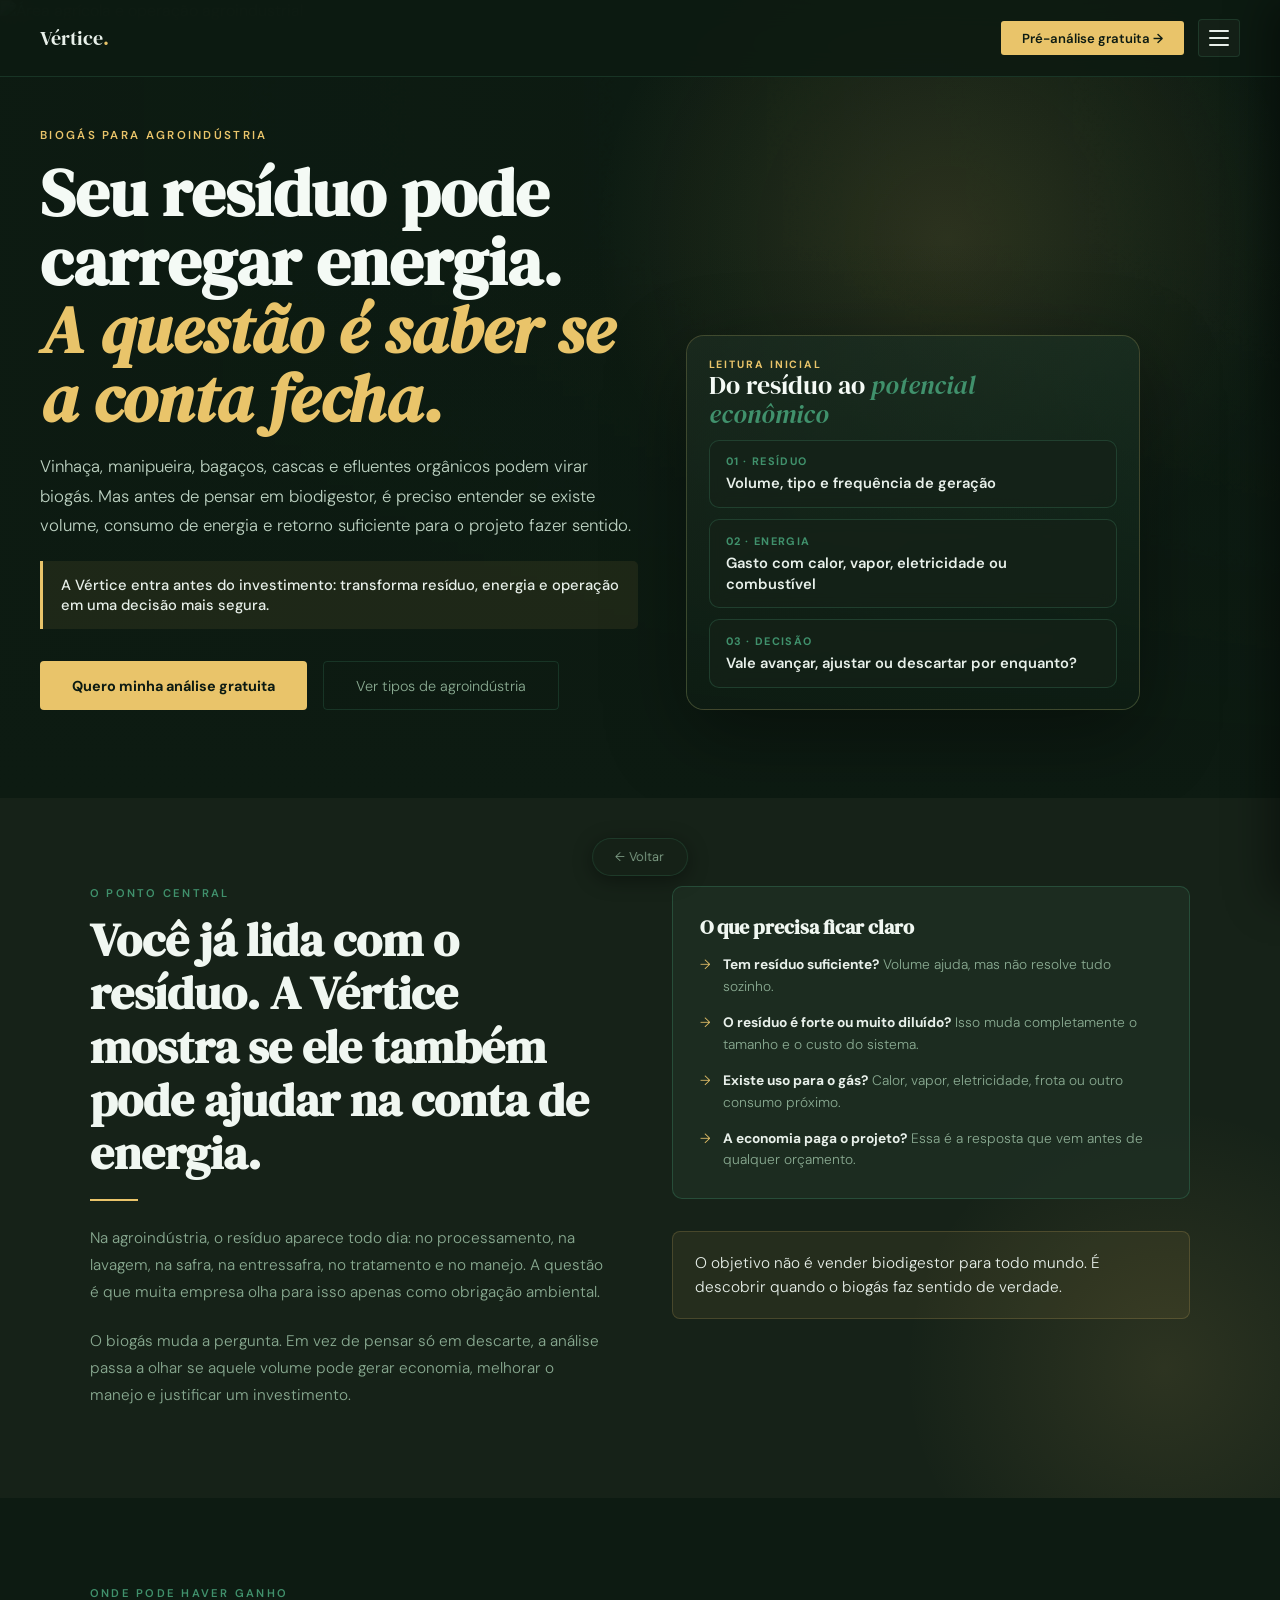
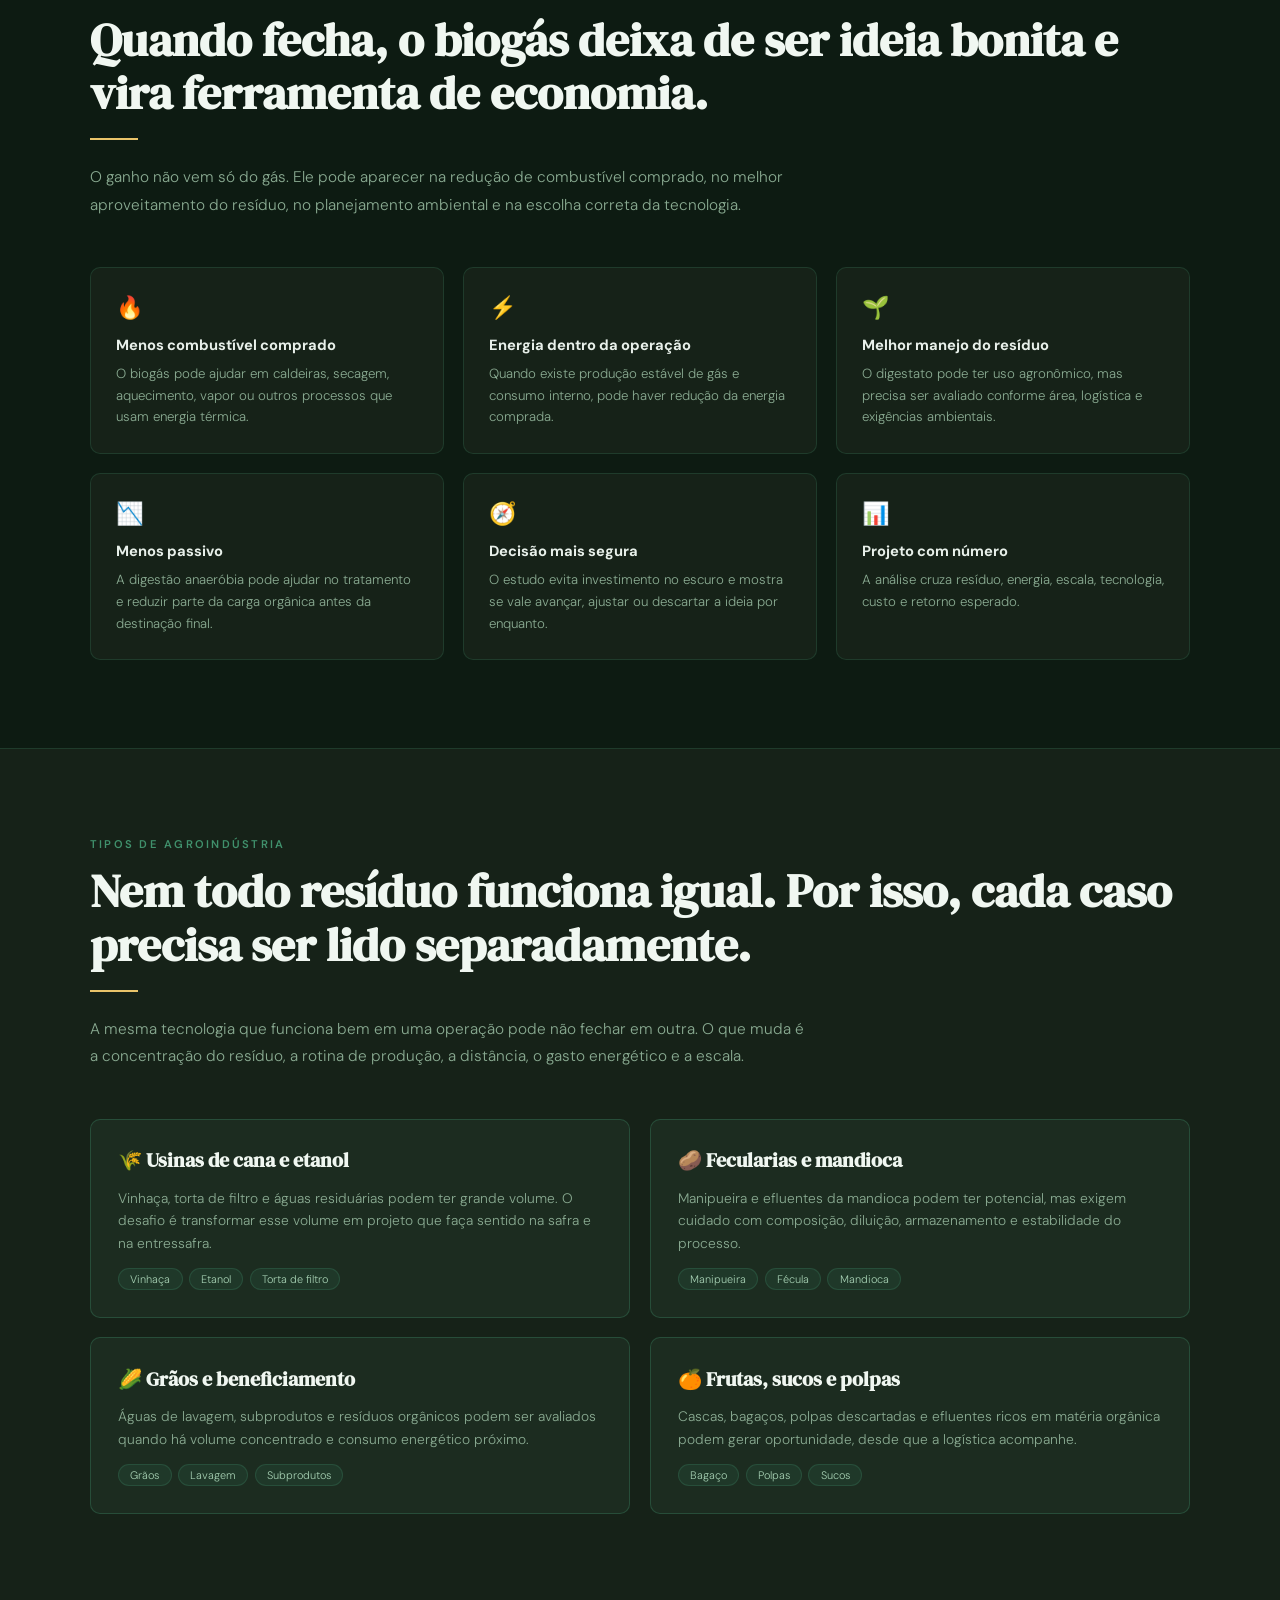
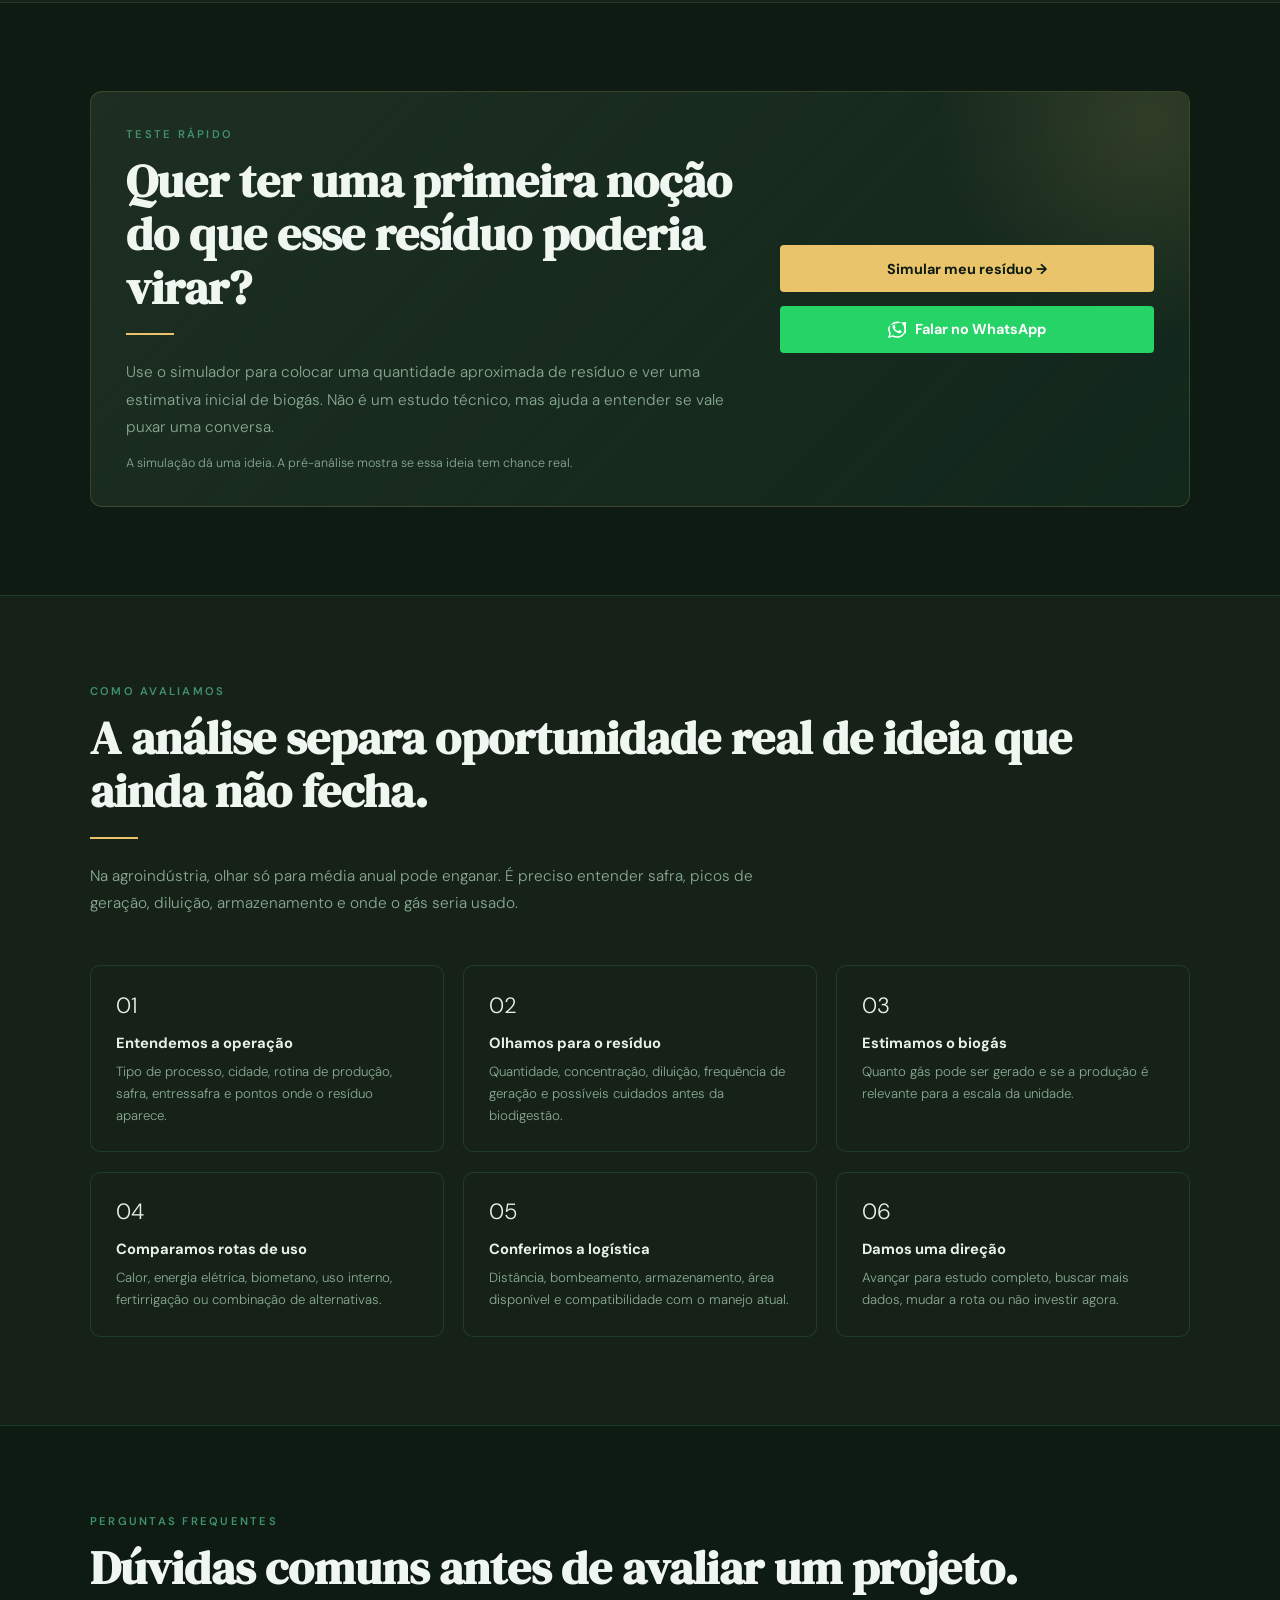
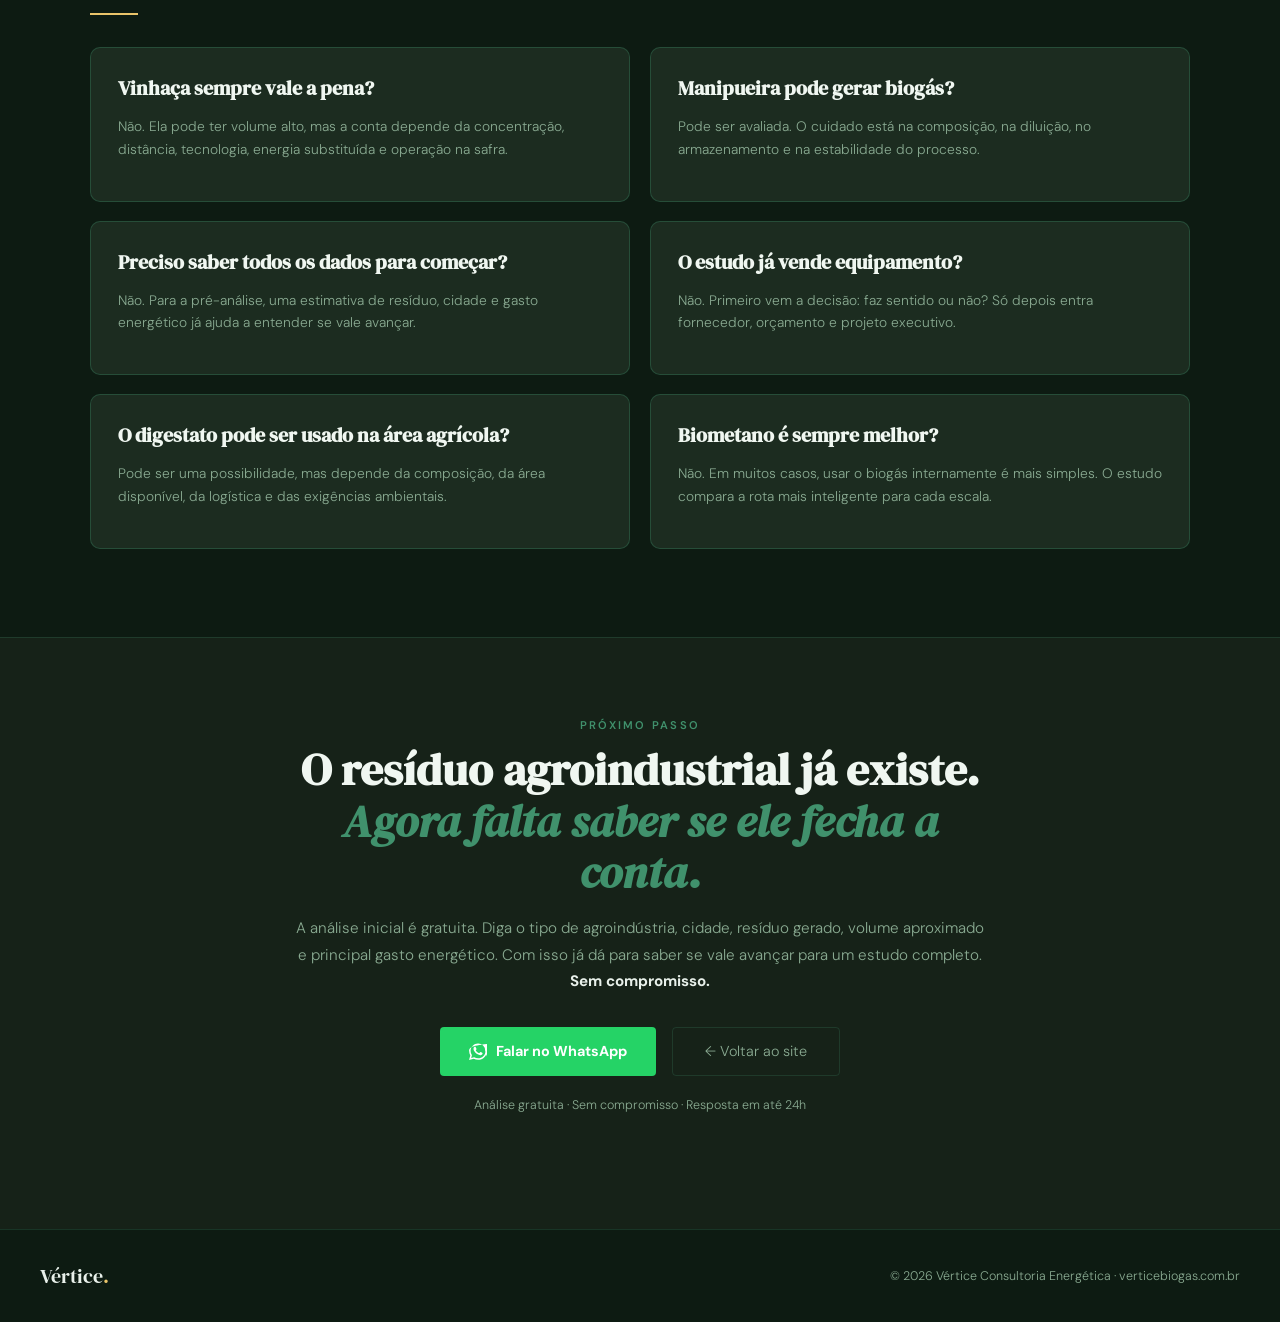
==== commit b574e918: "Update index.html" ====
--- a/agroindustria/index.html
+++ b/agroindustria/index.html
@@ -3,11 +3,11 @@
 <head>
 <meta charset="UTF-8"><meta name="viewport" content="width=device-width, initial-scale=1.0">
 <title>Biogás para Agroindústria | Vértice Consultoria Energética</title>
-<meta name="description" content="Usinas de cana, fecularias e produtores de etanol geram efluentes em volumes expressivos. Avalie se vinhaça, manipueira e resíduos agroindustriais podem virar biogás.">
+<meta name="description" content="Avalie se resíduos agroindustriais como vinhaça, manipueira, bagaços, cascas e efluentes podem gerar biogás, reduzir custos e apoiar decisões de investimento.">
 <link rel="canonical" href="https://verticebiogas.com.br/agroindustria">
 <link href="https://fonts.googleapis.com/css2?family=DM+Serif+Display:ital@0;1&family=DM+Sans:wght@300;400;500;600&display=swap" rel="stylesheet">
 <style>
-:root{--green:#2d6a4f;--green-light:#40916c;--amber:#e9c46a;--dark:#0d1b12;--dark-2:#162218;--dark-3:#1e2e22;--text:#e8f0ea;--text-muted:#8aab92;--border:rgba(64,145,108,0.2);}
+:root{--green:#2d6a4f;--green-light:#40916c;--amber:#e9c46a;--dark:#0d1b12;--dark-2:#162218;--dark-3:#1e2e22;--text:#e8f0ea;--text-muted:#8aab92;--border:rgba(64,145,108,0.22);}
 *{margin:0;padding:0;box-sizing:border-box;}html{scroll-behavior:smooth;}
 body{background:var(--dark);color:var(--text);font-family:'DM Sans',sans-serif;font-weight:300;overflow-x:hidden;}
 body::before{content:'';position:fixed;inset:0;background-image:url("data:image/svg+xml,%3Csvg viewBox='0 0 256 256' xmlns='http://www.w3.org/2000/svg'%3E%3Cfilter id='noise'%3E%3CfeTurbulence type='fractalNoise' baseFrequency='0.9' numOctaves='4' stitchTiles='stitch'/%3E%3C/filter%3E%3Crect width='100%25' height='100%25' filter='url(%23noise)' opacity='0.04'/%3E%3C/svg%3E");pointer-events:none;z-index:0;opacity:0.4;}
@@ -18,53 +18,77 @@
 .logo span{color:var(--amber);}
 .nav-cta{background:var(--amber);color:var(--dark);padding:0.55rem 1.3rem;border-radius:3px;font-size:0.82rem;font-weight:600;text-decoration:none;transition:background 0.2s;}
 .nav-cta:hover{background:#f5d585;}
-.hero-sp{min-height:65vh;display:flex;flex-direction:column;justify-content:flex-end;padding:8rem 2.5rem 4rem;position:relative;overflow:hidden;}
-.hero-sp img{position:absolute;inset:0;width:100%;height:100%;object-fit:cover;opacity:0.12;pointer-events:none;}
-.hero-sp::after{content:'';position:absolute;inset:0;background:linear-gradient(to top,var(--dark) 0%,transparent 65%);pointer-events:none;}
-.hero-sp-inner{position:relative;z-index:1;max-width:820px;}
-.eyebrow{font-size:0.72rem;font-weight:500;letter-spacing:0.2em;text-transform:uppercase;color:var(--amber);margin-bottom:1rem;opacity:0;animation:fadeUp 0.7s 0.2s forwards;}
-h1{font-family:'DM Serif Display',serif;font-size:clamp(2.4rem,5vw,4.2rem);line-height:1.05;margin-bottom:1.2rem;opacity:0;animation:fadeUp 0.7s 0.4s forwards;}
-h1 em{font-style:italic;color:var(--green-light);}
-.lead{font-size:1rem;color:var(--text-muted);max-width:600px;line-height:1.75;margin-bottom:2rem;opacity:0;animation:fadeUp 0.7s 0.6s forwards;}
+.hero-sp{min-height:78vh;display:flex;align-items:flex-end;padding:8rem 2.5rem 5.5rem;position:relative;overflow:hidden;}
+.hero-bg{position:absolute;inset:0;width:100%;height:100%;object-fit:cover;object-position:center;opacity:0.17;pointer-events:none;filter:saturate(0.8) contrast(1.08) brightness(0.92);}
+.hero-sp::before{content:'';position:absolute;inset:0;background:radial-gradient(circle at 74% 30%,rgba(233,196,106,0.14),transparent 32%),linear-gradient(90deg,rgba(13,27,18,0.99) 0%,rgba(13,27,18,0.9) 45%,rgba(13,27,18,0.72) 100%);pointer-events:none;}
+.hero-sp::after{content:'';position:absolute;inset:0;background:linear-gradient(to top,var(--dark) 0%,rgba(13,27,18,0.55) 34%,transparent 70%);pointer-events:none;}
+.hero-sp-inner{position:relative;z-index:1;max-width:1100px;width:100%;display:grid;grid-template-columns:1.08fr 0.82fr;gap:3rem;align-items:end;}
+.hero-copy{max-width:720px;}
+.hero-visual{min-height:360px;border:1px solid rgba(233,196,106,0.18);border-radius:18px;background:linear-gradient(135deg,rgba(30,46,34,0.92),rgba(45,106,79,0.26));box-shadow:0 24px 80px rgba(0,0,0,0.36);position:relative;overflow:hidden;padding:1.35rem;}
+.hero-visual::before{content:'';position:absolute;inset:0;background:url('https://images.unsplash.com/photo-1500382017468-9049fed747ef?w=1200&q=80&fit=crop') center/cover no-repeat;opacity:0.28;filter:saturate(0.85) contrast(1.05);}
+.hero-visual::after{content:'';position:absolute;inset:0;background:linear-gradient(to top,rgba(13,27,18,0.94) 0%,rgba(13,27,18,0.55) 52%,rgba(13,27,18,0.22) 100%);}
+.hero-visual-inner{position:relative;z-index:1;min-height:330px;display:flex;flex-direction:column;justify-content:space-between;}
+.visual-kicker{font-size:0.66rem;letter-spacing:0.18em;text-transform:uppercase;color:var(--amber);font-weight:700;}
+.visual-title{font-family:'DM Serif Display',serif;font-size:1.65rem;line-height:1.12;color:#f4faf5;max-width:310px;}
+.visual-title em{font-style:italic;color:var(--green-light);}
+.flow{display:grid;grid-template-columns:1fr;gap:0.7rem;}
+.flow-card{background:rgba(22,34,24,0.72);border:1px solid rgba(64,145,108,0.28);border-radius:10px;padding:0.85rem 1rem;backdrop-filter:blur(8px);}
+.flow-card span{display:block;font-size:0.68rem;color:var(--green-light);text-transform:uppercase;letter-spacing:0.12em;font-weight:700;margin-bottom:0.25rem;}
+.flow-card strong{font-size:0.92rem;color:var(--text);font-weight:600;}
+@media(max-width:900px){.hero-sp-inner{grid-template-columns:1fr;gap:2rem;}.hero-visual{min-height:260px;}.hero-visual-inner{min-height:230px;}.visual-title{font-size:1.45rem;}}
+@media(max-width:620px){.hero-sp{min-height:auto;padding-top:7rem;padding-bottom:4.5rem;}.hero-visual{display:none;}}
+.eyebrow{font-size:0.72rem;font-weight:600;letter-spacing:0.2em;text-transform:uppercase;color:var(--amber);margin-bottom:1rem;opacity:0;animation:fadeUp 0.7s 0.2s forwards;}
+h1{font-family:'DM Serif Display',serif;font-size:clamp(2.45rem,5.2vw,4.75rem);line-height:1.03;margin-bottom:1.2rem;opacity:0;animation:fadeUp 0.7s 0.4s forwards;color:#f4faf5;}
+h1 em{font-style:italic;color:var(--amber);}
+.lead{font-size:1.05rem;color:#bdd2c2;max-width:690px;line-height:1.75;margin-bottom:1.25rem;opacity:0;animation:fadeUp 0.7s 0.6s forwards;}
 .lead strong{color:var(--text);font-weight:500;}
-.hero-btns{display:flex;gap:1rem;flex-wrap:wrap;opacity:0;animation:fadeUp 0.7s 0.7s forwards;}
-.btn-primary{background:var(--amber);color:var(--dark);padding:0.9rem 2rem;border-radius:4px;font-size:0.9rem;font-weight:600;text-decoration:none;transition:all 0.2s;display:inline-flex;align-items:center;}
+.hero-note{font-size:0.92rem;color:var(--text);font-weight:500;max-width:650px;margin-bottom:2rem;padding:0.9rem 1.1rem;border-left:3px solid var(--amber);background:rgba(233,196,106,0.08);border-radius:0 5px 5px 0;opacity:0;animation:fadeUp 0.7s 0.68s forwards;}
+.hero-btns{display:flex;gap:1rem;flex-wrap:wrap;opacity:0;animation:fadeUp 0.7s 0.75s forwards;}
+.btn-primary{background:var(--amber);color:var(--dark);padding:0.9rem 2rem;border-radius:4px;font-size:0.9rem;font-weight:700;text-decoration:none;transition:all 0.2s;display:inline-flex;align-items:center;}
 .btn-primary:hover{background:#f5d585;transform:translateY(-2px);}
 .btn-ghost{border:1px solid var(--border);color:var(--text-muted);padding:0.9rem 2rem;border-radius:4px;font-size:0.9rem;text-decoration:none;transition:all 0.2s;}
 .btn-ghost:hover{border-color:var(--green-light);color:var(--text);}
-.sl{font-size:0.7rem;font-weight:500;letter-spacing:0.2em;text-transform:uppercase;color:var(--green-light);margin-bottom:0.8rem;}
-.st{font-family:'DM Serif Display',serif;font-size:clamp(1.8rem,4vw,2.8rem);line-height:1.15;margin-bottom:1rem;}
-.sb{font-size:0.95rem;color:var(--text-muted);line-height:1.8;}
-.sb strong{color:var(--text);}
+.sl{font-size:0.7rem;font-weight:600;letter-spacing:0.2em;text-transform:uppercase;color:var(--green-light);margin-bottom:0.8rem;}
+.st{font-family:'DM Serif Display',serif;font-size:clamp(1.85rem,4vw,2.95rem);line-height:1.13;margin-bottom:1rem;color:#f0f7f1;}
+.st em{font-style:italic;color:var(--amber);}
+.sb{font-size:0.96rem;color:var(--text-muted);line-height:1.78;}
+.sb strong{color:var(--text);font-weight:500;}
 .dv{width:48px;height:2px;background:var(--amber);margin:1.2rem 0 1.5rem;}
-.cs{padding:5rem 2.5rem;}
-.ci{max-width:1100px;margin:0 auto;}
+.cs{padding:5.5rem 2.5rem;position:relative;}
+.ci{max-width:1100px;margin:0 auto;position:relative;z-index:1;}
 .two{display:grid;grid-template-columns:1fr 1fr;gap:4rem;align-items:start;}
 @media(max-width:768px){.two{grid-template-columns:1fr;gap:2.5rem;}}
-.three{display:grid;grid-template-columns:repeat(3,1fr);gap:1.5rem;}
+.three{display:grid;grid-template-columns:repeat(3,1fr);gap:1.2rem;}
 @media(max-width:900px){.three{grid-template-columns:1fr 1fr;}}
 @media(max-width:520px){.three{grid-template-columns:1fr;}}
-.fc{background:var(--dark-2);border:1px solid var(--border);border-radius:8px;padding:1.8rem;transition:border-color 0.25s,transform 0.25s;}
-.fc:hover{border-color:rgba(233,196,106,0.3);transform:translateY(-3px);}
-.fi-icon{font-size:1.4rem;margin-bottom:0.8rem;}
-.ft{font-size:0.9rem;font-weight:600;margin-bottom:0.5rem;}
-.fd{font-size:0.82rem;color:var(--text-muted);line-height:1.65;}
-.hb{background:var(--dark-3);border:1px solid rgba(64,145,108,0.3);border-radius:8px;padding:2rem;}
-.hb h3{font-family:'DM Serif Display',serif;font-size:1.2rem;margin-bottom:0.8rem;}
-.hb p{font-size:0.85rem;color:var(--text-muted);line-height:1.65;margin-bottom:0.8rem;}
-.ci-item{display:flex;gap:0.8rem;margin-bottom:0.9rem;font-size:0.85rem;color:var(--text-muted);line-height:1.6;}
+.fc{background:var(--dark-2);border:1px solid var(--border);border-radius:10px;padding:1.55rem;transition:border-color 0.25s,transform 0.25s;}
+.fc:hover{border-color:rgba(233,196,106,0.35);transform:translateY(-3px);}
+.fi-icon{font-size:1.38rem;margin-bottom:0.8rem;}
+.ft{font-size:0.92rem;font-weight:700;margin-bottom:0.5rem;color:var(--text);}
+.fd{font-size:0.83rem;color:var(--text-muted);line-height:1.65;}
+.hb{background:rgba(30,46,34,0.92);border:1px solid rgba(64,145,108,0.32);border-radius:10px;padding:1.7rem;}
+.hb h3{font-family:'DM Serif Display',serif;font-size:1.22rem;margin-bottom:0.8rem;color:#f0f7f1;}
+.hb p{font-size:0.86rem;color:var(--text-muted);line-height:1.65;margin-bottom:0.8rem;}
+.ci-item{display:flex;gap:0.8rem;margin-bottom:0.9rem;font-size:0.86rem;color:var(--text-muted);line-height:1.58;}
 .ci-item:last-child{margin-bottom:0;}
 .ci-icon{color:var(--amber);flex-shrink:0;}
 .ci-item strong{color:var(--text);}
-.pq{margin:2rem 0;padding:1.2rem 1.5rem;background:rgba(233,196,106,0.07);border:1px solid rgba(233,196,106,0.18);border-radius:4px;font-size:0.95rem;color:var(--amber);font-style:italic;line-height:1.6;}
+.pq{margin:2rem 0 0;padding:1.15rem 1.35rem;background:rgba(233,196,106,0.07);border:1px solid rgba(233,196,106,0.18);border-radius:8px;font-size:0.96rem;color:var(--text);line-height:1.6;}
 .bg2{background:var(--dark-2);border-top:1px solid var(--border);border-bottom:1px solid var(--border);}
+.bg-photo{overflow:hidden;background:var(--dark-2);}
+.bg-photo::before{content:'';position:absolute;inset:0;background:linear-gradient(90deg,rgba(22,34,24,0.99) 0%,rgba(22,34,24,0.92) 48%,rgba(22,34,24,0.76) 100%),url('https://images.unsplash.com/photo-1500382017468-9049fed747ef?w=1600&q=80&fit=crop') center/cover no-repeat;opacity:0.55;pointer-events:none;}
+.bg-photo::after{content:'';position:absolute;right:-12%;bottom:-20%;width:540px;height:540px;background:radial-gradient(circle,rgba(233,196,106,0.11),transparent 68%);pointer-events:none;}
 .tags{display:flex;flex-wrap:wrap;gap:0.4rem;margin-top:0.8rem;}
-.tag{font-size:0.68rem;padding:0.2rem 0.7rem;background:rgba(45,106,79,0.2);border:1px solid rgba(64,145,108,0.25);border-radius:20px;color:var(--green-light);}
-.grid-sub{display:grid;grid-template-columns:repeat(2,1fr);gap:1.5rem;}
+.tag{font-size:0.68rem;padding:0.2rem 0.7rem;background:rgba(45,106,79,0.2);border:1px solid rgba(64,145,108,0.25);border-radius:20px;color:#a6d0b3;}
+.grid-sub{display:grid;grid-template-columns:repeat(2,1fr);gap:1.2rem;}
 @media(max-width:640px){.grid-sub{grid-template-columns:1fr;}}
+.strip-card{background:linear-gradient(135deg,var(--dark-3) 0%,rgba(45,106,79,0.16) 100%);border:1px solid rgba(233,196,106,0.18);border-radius:12px;padding:2.2rem;display:grid;grid-template-columns:1.25fr 0.75fr;gap:2rem;align-items:center;overflow:hidden;position:relative;}
+.strip-card::before{content:'';position:absolute;right:-16%;top:-45%;width:430px;height:430px;background:radial-gradient(circle,rgba(233,196,106,0.13) 0%,transparent 70%);pointer-events:none;}
+.strip-card>*{position:relative;z-index:1;}
+@media(max-width:760px){.strip-card{grid-template-columns:1fr;padding:1.5rem;}}
 .ctastrip{padding:5rem 2.5rem;background:var(--dark-2);border-top:1px solid var(--border);}
 .ctasi{max-width:700px;margin:0 auto;text-align:center;}
-.ctasi h2{font-family:'DM Serif Display',serif;font-size:clamp(1.8rem,4vw,2.8rem);line-height:1.15;margin-bottom:1rem;}
+.ctasi h2{font-family:'DM Serif Display',serif;font-size:clamp(1.8rem,4vw,2.8rem);line-height:1.15;margin-bottom:1rem;color:#f0f7f1;}
 .ctasi h2 em{font-style:italic;color:var(--green-light);}
 .ctasi p{font-size:0.95rem;color:var(--text-muted);line-height:1.75;margin-bottom:2rem;}
 .ctasi p strong{color:var(--text);}
@@ -73,13 +97,6 @@
 .btn-wpp:hover{background:#1ebe5d;transform:translateY(-2px);}
 footer{padding:2rem 2.5rem;border-top:1px solid var(--border);display:flex;justify-content:space-between;align-items:center;flex-wrap:wrap;gap:1rem;}
 footer p{font-size:0.78rem;color:var(--text-muted);}
-.tb-wrap{overflow-x:auto;margin-top:2rem;border:1px solid var(--border);border-radius:8px;background:var(--dark-3);}
-.potencial-table{width:100%;border-collapse:collapse;min-width:600px;}
-.potencial-table th,.potencial-table td{text-align:left;padding:1rem 1.2rem;border-bottom:1px solid var(--border);vertical-align:top;}
-.potencial-table th{font-size:0.7rem;text-transform:uppercase;letter-spacing:0.12em;color:var(--green-light);font-weight:600;background:rgba(45,106,79,0.16);}
-.potencial-table td{font-size:0.84rem;color:var(--text-muted);line-height:1.6;}
-.potencial-table td strong{color:var(--text);font-weight:500;}
-.potencial-table td .num{font-family:'DM Serif Display',serif;font-size:1.3rem;color:var(--amber);display:block;margin-bottom:0.25rem;line-height:1.1;}
 .note-grid{display:grid;grid-template-columns:1fr 1fr;gap:1rem;margin-top:1rem;}
 @media(max-width:760px){.note-grid{grid-template-columns:1fr;}}
 .note{background:rgba(233,196,106,0.06);border:1px solid rgba(233,196,106,0.16);border-radius:8px;padding:1.1rem;font-size:0.82rem;color:var(--text-muted);line-height:1.65;}
@@ -90,7 +107,7 @@
 .fi{opacity:0;transform:translateY(20px);transition:opacity 0.75s ease,transform 0.75s ease;}
 .fi.vis{opacity:1;transform:translateY(0);}
 .fi-d2{transition-delay:0.15s;}.fi-d3{transition-delay:0.28s;}
-@media(max-width:600px){nav,.hero-sp,.cs,.ctastrip,footer{padding-left:1.2rem;padding-right:1.2rem;}}
+@media(max-width:600px){nav,.hero-sp,.cs,.ctastrip,footer{padding-left:1.2rem;padding-right:1.2rem;}.hero-sp{min-height:auto}.hero-note{font-size:0.86rem}.back-btn{bottom:1rem}.ctastrip{padding-bottom:6rem}}
 
 /* MENU GLOBAL FIXO */
 .nav-actions{display:flex;align-items:center;gap:0.9rem;}
@@ -149,38 +166,54 @@
 </aside>
 
 <section class="hero-sp">
-  <img src="https://images.unsplash.com/photo-1535378917042-10a22c95931a?w=1600&q=80&fit=crop" alt="Plantação e estrutura agroindustrial">
+  <img class="hero-bg" src="https://images.unsplash.com/photo-1500382017468-9049fed747ef?w=1800&q=80&fit=crop" alt="Área agrícola e operação agroindustrial">
   <div class="hero-sp-inner">
-    <div class="eyebrow">Biogás para Agroindústria</div>
-    <h1>Vinhaça, manipueira e resíduos<br>não precisam ser só custo.<br><em>Podem virar energia.</em></h1>
-    <p class="lead">Usinas de cana, fecularias, destilarias, beneficiadoras e unidades agroindustriais geram efluentes em grande volume. O biogás pode transformar parte desse passivo em energia, mas a sazonalidade, a logística e a rota de uso precisam fechar.</p>
-    <div class="hero-btns">
-      <a href="/#contato" class="btn-primary">Quero minha análise gratuita</a>
-      <a href="#operacoes" class="btn-ghost">Ver tipos de agroindústria</a>
-    </div>
-  </div>
-</section>
-
-<section class="cs bg2" id="problema">
+    <div class="hero-copy">
+      <div class="eyebrow">Biogás para Agroindústria</div>
+      <h1>Seu resíduo pode carregar energia.<br><em>A questão é saber se a conta fecha.</em></h1>
+      <p class="lead">Vinhaça, manipueira, bagaços, cascas e efluentes orgânicos podem virar biogás. Mas antes de pensar em biodigestor, é preciso entender se existe volume, consumo de energia e retorno suficiente para o projeto fazer sentido.</p>
+      <p class="hero-note">A Vértice entra antes do investimento: transforma resíduo, energia e operação em uma decisão mais segura.</p>
+      <div class="hero-btns">
+        <a href="/#contato" class="btn-primary">Quero minha análise gratuita</a>
+        <a href="#operacoes" class="btn-ghost">Ver tipos de agroindústria</a>
+      </div>
+    </div>
+    <div class="hero-visual" aria-hidden="true">
+      <div class="hero-visual-inner">
+        <div>
+          <div class="visual-kicker">Leitura inicial</div>
+          <div class="visual-title">Do resíduo ao <em>potencial econômico</em></div>
+        </div>
+        <div class="flow">
+          <div class="flow-card"><span>01 · Resíduo</span><strong>Volume, tipo e frequência de geração</strong></div>
+          <div class="flow-card"><span>02 · Energia</span><strong>Gasto com calor, vapor, eletricidade ou combustível</strong></div>
+          <div class="flow-card"><span>03 · Decisão</span><strong>Vale avançar, ajustar ou descartar por enquanto?</strong></div>
+        </div>
+      </div>
+    </div>
+  </div>
+</section>
+
+<section class="cs bg-photo" id="problema">
   <div class="ci">
     <div class="two">
       <div class="fi">
-        <div class="sl">O problema</div>
-        <h2 class="st">A agroindústria gera volume, mas nem sempre captura valor.</h2>
+        <div class="sl">O ponto central</div>
+        <h2 class="st">Você já lida com o resíduo. A Vértice mostra se ele também pode ajudar na conta de energia.</h2>
         <div class="dv"></div>
-        <p class="sb">A agroindústria costuma lidar com grandes fluxos de matéria orgânica: vinhaça, manipueira, águas residuárias, bagaços, tortas, cascas e efluentes de processamento. Esse volume pode representar custo ambiental, logístico e operacional.</p>
+        <p class="sb">Na agroindústria, o resíduo aparece todo dia: no processamento, na lavagem, na safra, na entressafra, no tratamento e no manejo. A questão é que muita empresa olha para isso apenas como obrigação ambiental.</p>
         <br>
-        <p class="sb">O biogás pode ser uma rota de valorização, principalmente quando existe consumo energético próximo. Mas a viabilidade depende do resíduo, da concentração, da sazonalidade e da capacidade de integrar o sistema à operação existente.</p>
-        <div class="pq">"O resíduo já está sendo gerado. A pergunta é se ele tem escala, composição e uso energético para pagar um projeto."</div>
+        <p class="sb">O biogás muda a pergunta. Em vez de pensar só em descarte, a análise passa a olhar se aquele volume pode gerar economia, melhorar o manejo e justificar um investimento.</p>
       </div>
       <div class="fi fi-d2">
         <div class="hb">
-          <h3>Por que a decisão é complexa</h3>
-          <div class="ci-item"><span class="ci-icon">→</span><div><strong>Sazonalidade pesa.</strong> Safra, entressafra e variação de produção mudam a geração de resíduo e a produção de biogás.</div></div>
-          <div class="ci-item"><span class="ci-icon">→</span><div><strong>Volume não é tudo.</strong> Resíduos muito diluídos podem exigir grande infraestrutura e nem sempre fecham economicamente.</div></div>
-          <div class="ci-item"><span class="ci-icon">→</span><div><strong>Logística define a conta.</strong> Distância, bombeamento, armazenamento e aplicação agrícola podem decidir se o projeto é viável.</div></div>
-          <div class="ci-item"><span class="ci-icon">→</span><div><strong>A rota de uso precisa ser clara.</strong> Energia térmica, elétrica, biometano ou uso interno precisam ser comparados antes de investir.</div></div>
+          <h3>O que precisa ficar claro</h3>
+          <div class="ci-item"><span class="ci-icon">→</span><div><strong>Tem resíduo suficiente?</strong> Volume ajuda, mas não resolve tudo sozinho.</div></div>
+          <div class="ci-item"><span class="ci-icon">→</span><div><strong>O resíduo é forte ou muito diluído?</strong> Isso muda completamente o tamanho e o custo do sistema.</div></div>
+          <div class="ci-item"><span class="ci-icon">→</span><div><strong>Existe uso para o gás?</strong> Calor, vapor, eletricidade, frota ou outro consumo próximo.</div></div>
+          <div class="ci-item"><span class="ci-icon">→</span><div><strong>A economia paga o projeto?</strong> Essa é a resposta que vem antes de qualquer orçamento.</div></div>
         </div>
+        <div class="pq">O objetivo não é vender biodigestor para todo mundo. É descobrir quando o biogás faz sentido de verdade.</div>
       </div>
     </div>
   </div>
@@ -189,18 +222,18 @@
 <section class="cs">
   <div class="ci">
     <div class="fi" style="margin-bottom:3rem;">
-      <div class="sl">O que o biogás pode resolver</div>
-      <h2 class="st">Quando o projeto fecha, resíduo vira energia, controle e economia.</h2>
+      <div class="sl">Onde pode haver ganho</div>
+      <h2 class="st">Quando fecha, o biogás deixa de ser ideia bonita e vira ferramenta de economia.</h2>
       <div class="dv"></div>
-      <p class="sb" style="max-width:720px;">A digestão anaeróbia pode reduzir carga orgânica, produzir biogás e apoiar o manejo de efluentes agroindustriais. O ganho aparece quando a tecnologia conversa com a rotina de produção e com a demanda energética da unidade.</p>
+      <p class="sb" style="max-width:720px;">O ganho não vem só do gás. Ele pode aparecer na redução de combustível comprado, no melhor aproveitamento do resíduo, no planejamento ambiental e na escolha correta da tecnologia.</p>
     </div>
     <div class="three">
-      <div class="fc fi"><div class="fi-icon">🔥</div><div class="ft">Energia térmica</div><div class="fd">O biogás pode substituir parte de combustíveis usados em caldeiras, secagem, aquecimento ou processos térmicos da unidade.</div></div>
-      <div class="fc fi fi-d2"><div class="fi-icon">⚡</div><div class="ft">Geração elétrica</div><div class="fd">Quando há produção estável de gás e consumo interno relevante, motogeradores podem reduzir parte da energia comprada da rede.</div></div>
-      <div class="fc fi fi-d3"><div class="fi-icon">🚜</div><div class="ft">Biofertilizante e fertirrigação</div><div class="fd">O digestato pode manter valor agronômico, mas precisa ser avaliado conforme composição, área, logística e exigências ambientais.</div></div>
-      <div class="fc fi"><div class="fi-icon">🌫️</div><div class="ft">Menos emissão</div><div class="fd">Capturar metano reduz emissões e pode fortalecer indicadores ambientais, especialmente em cadeias com metas de sustentabilidade.</div></div>
-      <div class="fc fi fi-d2"><div class="fi-icon">📉</div><div class="ft">Menos custo operacional</div><div class="fd">O ganho pode vir da energia substituída, do melhor manejo de efluente e da redução de passivos ambientais.</div></div>
-      <div class="fc fi fi-d3"><div class="fi-icon">📊</div><div class="ft">Planejamento de investimento</div><div class="fd">O EVTE mostra qual rota faz sentido, qual escala é mínima e se a economia paga o sistema.</div></div>
+      <div class="fc fi"><div class="fi-icon">🔥</div><div class="ft">Menos combustível comprado</div><div class="fd">O biogás pode ajudar em caldeiras, secagem, aquecimento, vapor ou outros processos que usam energia térmica.</div></div>
+      <div class="fc fi fi-d2"><div class="fi-icon">⚡</div><div class="ft">Energia dentro da operação</div><div class="fd">Quando existe produção estável de gás e consumo interno, pode haver redução da energia comprada.</div></div>
+      <div class="fc fi fi-d3"><div class="fi-icon">🌱</div><div class="ft">Melhor manejo do resíduo</div><div class="fd">O digestato pode ter uso agronômico, mas precisa ser avaliado conforme área, logística e exigências ambientais.</div></div>
+      <div class="fc fi"><div class="fi-icon">📉</div><div class="ft">Menos passivo</div><div class="fd">A digestão anaeróbia pode ajudar no tratamento e reduzir parte da carga orgânica antes da destinação final.</div></div>
+      <div class="fc fi fi-d2"><div class="fi-icon">🧭</div><div class="ft">Decisão mais segura</div><div class="fd">O estudo evita investimento no escuro e mostra se vale avançar, ajustar ou descartar a ideia por enquanto.</div></div>
+      <div class="fc fi fi-d3"><div class="fi-icon">📊</div><div class="ft">Projeto com número</div><div class="fd">A análise cruza resíduo, energia, escala, tecnologia, custo e retorno esperado.</div></div>
     </div>
   </div>
 </section>
@@ -209,58 +242,61 @@
   <div class="ci">
     <div class="fi" style="margin-bottom:3rem;">
       <div class="sl">Tipos de agroindústria</div>
-      <h2 class="st">Cada resíduo tem comportamento próprio.</h2>
+      <h2 class="st">Nem todo resíduo funciona igual. Por isso, cada caso precisa ser lido separadamente.</h2>
       <div class="dv"></div>
+      <p class="sb" style="max-width:720px;">A mesma tecnologia que funciona bem em uma operação pode não fechar em outra. O que muda é a concentração do resíduo, a rotina de produção, a distância, o gasto energético e a escala.</p>
     </div>
     <div class="grid-sub">
-      <div class="hb fi"><h3>🌾 Usinas de cana e etanol</h3><p>Vinhaça, torta de filtro, águas residuárias e subprodutos da produção podem ter grande volume e demanda energética próxima. O estudo avalia sazonalidade, concentração e rota de uso.</p><div class="tags"><span class="tag">Vinhaça</span><span class="tag">Etanol</span><span class="tag">Torta de filtro</span></div></div>
-      <div class="hb fi fi-d2"><h3>🥔 Fecularias e mandioca</h3><p>Manipueira e efluentes da mandioca têm potencial, mas exigem atenção à carga orgânica, toxicidade, diluição, armazenamento e integração com o tratamento existente.</p><div class="tags"><span class="tag">Manipueira</span><span class="tag">Fécula</span><span class="tag">Mandioca</span></div></div>
-      <div class="hb fi"><h3>🌽 Beneficiamento de grãos</h3><p>Resíduos de processamento, águas de lavagem e subprodutos podem ser avaliados caso a caso, principalmente quando há volume concentrado e consumo térmico.</p><div class="tags"><span class="tag">Grãos</span><span class="tag">Lavagem</span><span class="tag">Subprodutos</span></div></div>
-      <div class="hb fi fi-d2"><h3>🍊 Frutas, sucos e polpas</h3><p>Cascas, bagaços, polpas descartadas e efluentes ricos em matéria orgânica podem gerar biogás, desde que a logística e a estabilidade do processo sejam bem resolvidas.</p><div class="tags"><span class="tag">Bagaço</span><span class="tag">Polpas</span><span class="tag">Sucos</span></div></div>
+      <div class="hb fi"><h3>🌾 Usinas de cana e etanol</h3><p>Vinhaça, torta de filtro e águas residuárias podem ter grande volume. O desafio é transformar esse volume em projeto que faça sentido na safra e na entressafra.</p><div class="tags"><span class="tag">Vinhaça</span><span class="tag">Etanol</span><span class="tag">Torta de filtro</span></div></div>
+      <div class="hb fi fi-d2"><h3>🥔 Fecularias e mandioca</h3><p>Manipueira e efluentes da mandioca podem ter potencial, mas exigem cuidado com composição, diluição, armazenamento e estabilidade do processo.</p><div class="tags"><span class="tag">Manipueira</span><span class="tag">Fécula</span><span class="tag">Mandioca</span></div></div>
+      <div class="hb fi"><h3>🌽 Grãos e beneficiamento</h3><p>Águas de lavagem, subprodutos e resíduos orgânicos podem ser avaliados quando há volume concentrado e consumo energético próximo.</p><div class="tags"><span class="tag">Grãos</span><span class="tag">Lavagem</span><span class="tag">Subprodutos</span></div></div>
+      <div class="hb fi fi-d2"><h3>🍊 Frutas, sucos e polpas</h3><p>Cascas, bagaços, polpas descartadas e efluentes ricos em matéria orgânica podem gerar oportunidade, desde que a logística acompanhe.</p><div class="tags"><span class="tag">Bagaço</span><span class="tag">Polpas</span><span class="tag">Sucos</span></div></div>
     </div>
   </div>
 </section>
 
 <section class="cs" id="potencial">
   <div class="ci">
-    <div class="fi" style="margin-bottom:2rem;">
-      <div class="sl">Potencial por resíduo</div>
-      <h2 class="st">Quanto biogás sua agroindústria pode gerar?</h2>
-      <div class="dv"></div>
-      <p class="sb" style="max-width:720px;">A simulação inicial ajuda a abrir a conversa. O estudo completo entra nos dados reais de volume, concentração, sazonalidade, consumo energético e custos atuais.</p>
-      <div style="margin-top:2rem;display:flex;gap:1rem;flex-wrap:wrap;align-items:center;">
-        <a href="/simulador.html?origem=agroindustria" class="btn-ghost" style="display:inline-flex;align-items:center;gap:0.5rem;">Simular meu potencial →</a>
-        <a href="https://wa.me/5519971315434?text=Ol%C3%A1!%20Tenho%20interesse%20em%20uma%20an%C3%A1lise%20gratuita%20de%20biog%C3%A1s%20para%20agroind%C3%BAstria." class="btn-wpp" target="_blank" style="display:inline-flex;align-items:center;gap:0.6rem;background:#25d366;color:#fff;padding:0.9rem 1.8rem;border-radius:4px;font-size:0.9rem;font-weight:700;text-decoration:none;"><svg width="18" height="18" viewBox="0 0 24 24" fill="currentColor"><path d="M17.472 14.382c-.297-.149-1.758-.867-2.03-.967-.273-.099-.471-.148-.67.15-.197.297-.767.966-.94 1.164-.173.199-.347.223-.644.075-.297-.15-1.255-.463-2.39-1.475-.883-.788-1.48-1.761-1.653-2.059-.173-.297-.018-.458.13-.606.134-.133.298-.347.446-.52.149-.174.198-.298.298-.497.099-.198.05-.371-.025-.52-.075-.149-.669-1.612-.916-2.207-.242-.579-.487-.5-.669-.51-.173-.008-.371-.01-.57-.01-.198 0-.52.074-.792.372-.272.297-1.04 1.016-1.04 2.479 0 1.462 1.065 2.875 1.213 3.074.149.198 2.096 3.2 5.077 4.487.709.306 1.262.489 1.694.625.712.227 1.36.195 1.871.118.571-.085 1.758-.719 2.006-1.413.248-.694.248-1.289.173-1.413-.074-.124-.272-.198-.57-.347m-5.421 7.403h-.004a9.87 9.87 0 01-5.031-1.378l-.361-.214-3.741.982.998-3.648-.235-.374a9.86 9.86 0 01-1.51-5.26c.001-5.45 4.436-9.884 9.888-9.884 2.64 0 5.122 1.03 6.988 2.898a9.825 9.825 0 012.893 6.994c-.003 5.45-4.437 9.884-9.885 9.884m8.413-18.297A11.815 11.815 0 00112.05 0C5.495 0 .16 5.335.157 11.892c0 2.096.547 4.142 1.588 5.945L.057 24l6.305-1.654a11.882 11.882 0 005.683 1.448h.005c6.554 0 11.89-5.335 11.893-11.893a11.821 11.821 0 00-3.48-8.413z"/></svg> Falar no WhatsApp</a>
-      </div>
-      <p style="margin-top:0.8rem;font-size:0.78rem;color:var(--text-muted);">A simulação dá uma ideia. O WhatsApp transforma número em projeto.</p>
+    <div class="strip-card fi">
+      <div>
+        <div class="sl">Teste rápido</div>
+        <h2 class="st">Quer ter uma primeira noção do que esse resíduo poderia virar?</h2>
+        <div class="dv"></div>
+        <p class="sb">Use o simulador para colocar uma quantidade aproximada de resíduo e ver uma estimativa inicial de biogás. Não é um estudo técnico, mas ajuda a entender se vale puxar uma conversa.</p>
+        <p style="margin-top:0.85rem;font-size:0.78rem;color:var(--text-muted);">A simulação dá uma ideia. A pré-análise mostra se essa ideia tem chance real.</p>
+      </div>
+      <div style="display:flex;flex-direction:column;gap:0.85rem;">
+        <a href="/simulador.html?origem=agroindustria" class="btn-primary" style="justify-content:center;">Simular meu resíduo →</a>
+        <a href="https://wa.me/5519971315434?text=Ol%C3%A1!%20Tenho%20interesse%20em%20uma%20an%C3%A1lise%20gratuita%20de%20biog%C3%A1s%20para%20agroind%C3%BAstria." class="btn-wpp" target="_blank" style="justify-content:center;"><svg width="18" height="18" viewBox="0 0 24 24" fill="currentColor"><path d="M17.472 14.382c-.297-.149-1.758-.867-2.03-.967-.273-.099-.471-.148-.67.15-.197.297-.767.966-.94 1.164-.173.199-.347.223-.644.075-.297-.15-1.255-.463-2.39-1.475-.883-.788-1.48-1.761-1.653-2.059-.173-.297-.018-.458.13-.606.134-.133.298-.347.446-.52.149-.174.198-.298.298-.497.099-.198.05-.371-.025-.52-.075-.149-.669-1.612-.916-2.207-.242-.579-.487-.5-.669-.51-.173-.008-.371-.01-.57-.01-.198 0-.52.074-.792.372-.272.297-1.04 1.016-1.04 2.479 0 1.462 1.065 2.875 1.213 3.074.149.198 2.096 3.2 5.077 4.487.709.306 1.262.489 1.694.625.712.227 1.36.195 1.871.118.571-.085 1.758-.719 2.006-1.413.248-.694.248-1.289.173-1.413-.074-.124-.272-.198-.57-.347m-5.421 7.403h-.004a9.87 9.87 0 01-5.031-1.378l-.361-.214-3.741.982.998-3.648-.235-.374a9.86 9.86 0 01-1.51-5.26c.001-5.45 4.436-9.884 9.888-9.884 2.64 0 5.122 1.03 6.988 2.898a9.825 9.825 0 012.893 6.994c-.003 5.45-4.437 9.884-9.885 9.884m8.413-18.297A11.815 11.815 0 00112.05 0C5.495 0 .16 5.335.157 11.892c0 2.096.547 4.142 1.588 5.945L.057 24l6.305-1.654a11.882 11.882 0 005.683 1.448h.005c6.554 0 11.89-5.335 11.893-11.893a11.821 11.821 0 00-3.48-8.413z"/></svg> Falar no WhatsApp</a>
+      </div>
     </div>
   </div>
 </section>
 
 <section class="cs bg2" id="como-avaliamos">
   <div class="ci">
-    <div class="fi" style="margin-bottom:3rem;"><div class="sl">Como avaliamos</div><h2 class="st">O estudo parte da safra, do processo e do uso energético.</h2><div class="dv"></div><p class="sb" style="max-width:720px;">Na agroindústria, o dado médio costuma esconder o problema. É preciso separar safra, entressafra, picos de geração, diluição, armazenamento e demanda energética real.</p></div>
+    <div class="fi" style="margin-bottom:3rem;"><div class="sl">Como avaliamos</div><h2 class="st">A análise separa oportunidade real de ideia que ainda não fecha.</h2><div class="dv"></div><p class="sb" style="max-width:720px;">Na agroindústria, olhar só para média anual pode enganar. É preciso entender safra, picos de geração, diluição, armazenamento e onde o gás seria usado.</p></div>
     <div class="three">
-      <div class="fc fi"><div class="fi-icon">01</div><div class="ft">Diagnóstico da operação</div><div class="fd">Tipo de processo, período de safra, volumes gerados, rotina de operação e pontos de geração de efluente.</div></div>
-      <div class="fc fi fi-d2"><div class="fi-icon">02</div><div class="ft">Caracterização do resíduo</div><div class="fd">Carga orgânica, sólidos, diluição, pH, possíveis inibidores e necessidade de pré-tratamento.</div></div>
-      <div class="fc fi fi-d3"><div class="fi-icon">03</div><div class="ft">Potencial de biogás</div><div class="fd">Estimativa da produção de biogás e metano com base na matéria orgânica disponível ao longo do ano.</div></div>
-      <div class="fc fi"><div class="fi-icon">04</div><div class="ft">Rota de uso</div><div class="fd">Uso térmico, elétrico, biometano, fertirrigação integrada ou combinação de rotas conforme escala e demanda.</div></div>
-      <div class="fc fi fi-d2"><div class="fi-icon">05</div><div class="ft">Logística e área</div><div class="fd">Armazenamento, bombeamento, distância, aplicação agrícola e compatibilidade com o manejo atual.</div></div>
-      <div class="fc fi fi-d3"><div class="fi-icon">06</div><div class="ft">A resposta final</div><div class="fd">O projeto fecha ou não? O estudo mostra investimento, economia estimada, riscos e tempo de retorno.</div></div>
+      <div class="fc fi"><div class="fi-icon">01</div><div class="ft">Entendemos a operação</div><div class="fd">Tipo de processo, cidade, rotina de produção, safra, entressafra e pontos onde o resíduo aparece.</div></div>
+      <div class="fc fi fi-d2"><div class="fi-icon">02</div><div class="ft">Olhamos para o resíduo</div><div class="fd">Quantidade, concentração, diluição, frequência de geração e possíveis cuidados antes da biodigestão.</div></div>
+      <div class="fc fi fi-d3"><div class="fi-icon">03</div><div class="ft">Estimamos o biogás</div><div class="fd">Quanto gás pode ser gerado e se a produção é relevante para a escala da unidade.</div></div>
+      <div class="fc fi"><div class="fi-icon">04</div><div class="ft">Comparamos rotas de uso</div><div class="fd">Calor, energia elétrica, biometano, uso interno, fertirrigação ou combinação de alternativas.</div></div>
+      <div class="fc fi fi-d2"><div class="fi-icon">05</div><div class="ft">Conferimos a logística</div><div class="fd">Distância, bombeamento, armazenamento, área disponível e compatibilidade com o manejo atual.</div></div>
+      <div class="fc fi fi-d3"><div class="fi-icon">06</div><div class="ft">Damos uma direção</div><div class="fd">Avançar para estudo completo, buscar mais dados, mudar a rota ou não investir agora.</div></div>
     </div>
   </div>
 </section>
 
 <section class="cs" id="faq">
   <div class="ci">
-    <div class="fi" style="margin-bottom:2rem;"><div class="sl">Perguntas frequentes</div><h2 class="st">O que a agroindústria costuma perguntar.</h2><div class="dv"></div></div>
+    <div class="fi" style="margin-bottom:2rem;"><div class="sl">Perguntas frequentes</div><h2 class="st">Dúvidas comuns antes de avaliar um projeto.</h2><div class="dv"></div></div>
     <div class="faq-grid">
-      <div class="hb fi"><h3>Vinhaça sempre gera biogás viável?</h3><p class="sb">Não automaticamente. Ela pode ter grande volume, mas a viabilidade depende de concentração orgânica, logística, tecnologia, rota de uso e safra.</p></div>
-      <div class="hb fi fi-d2"><h3>Manipueira pode entrar em biodigestor?</h3><p class="sb">Pode ser avaliada, mas exige cuidado técnico. Composição, toxicidade, diluição e estabilidade do processo precisam ser analisadas antes.</p></div>
-      <div class="hb fi"><h3>A sazonalidade inviabiliza o projeto?</h3><p class="sb">Não necessariamente. Mas muda o dimensionamento, o armazenamento, a estratégia de uso do gás e a análise econômica.</p></div>
-      <div class="hb fi fi-d2"><h3>O digestato pode ir para fertirrigação?</h3><p class="sb">Pode ser uma rota interessante, desde que a composição seja compatível, haja área disponível e o manejo atenda às exigências ambientais.</p></div>
-      <div class="hb fi"><h3>Biometano faz sentido para agroindústria?</h3><p class="sb">Em maior escala, pode fazer. Mas exige purificação, compressão, mercado ou frota consumidora e comparação com rotas mais simples.</p></div>
-      <div class="hb fi fi-d2"><h3>O estudo já define o equipamento?</h3><p class="sb">Não. O estudo define se vale avançar e quais critérios técnicos devem orientar propostas de fornecedores e projeto executivo.</p></div>
+      <div class="hb fi"><h3>Vinhaça sempre vale a pena?</h3><p class="sb">Não. Ela pode ter volume alto, mas a conta depende da concentração, distância, tecnologia, energia substituída e operação na safra.</p></div>
+      <div class="hb fi fi-d2"><h3>Manipueira pode gerar biogás?</h3><p class="sb">Pode ser avaliada. O cuidado está na composição, na diluição, no armazenamento e na estabilidade do processo.</p></div>
+      <div class="hb fi"><h3>Preciso saber todos os dados para começar?</h3><p class="sb">Não. Para a pré-análise, uma estimativa de resíduo, cidade e gasto energético já ajuda a entender se vale avançar.</p></div>
+      <div class="hb fi fi-d2"><h3>O estudo já vende equipamento?</h3><p class="sb">Não. Primeiro vem a decisão: faz sentido ou não? Só depois entra fornecedor, orçamento e projeto executivo.</p></div>
+      <div class="hb fi"><h3>O digestato pode ser usado na área agrícola?</h3><p class="sb">Pode ser uma possibilidade, mas depende da composição, da área disponível, da logística e das exigências ambientais.</p></div>
+      <div class="hb fi fi-d2"><h3>Biometano é sempre melhor?</h3><p class="sb">Não. Em muitos casos, usar o biogás internamente é mais simples. O estudo compara a rota mais inteligente para cada escala.</p></div>
     </div>
   </div>
 </section>
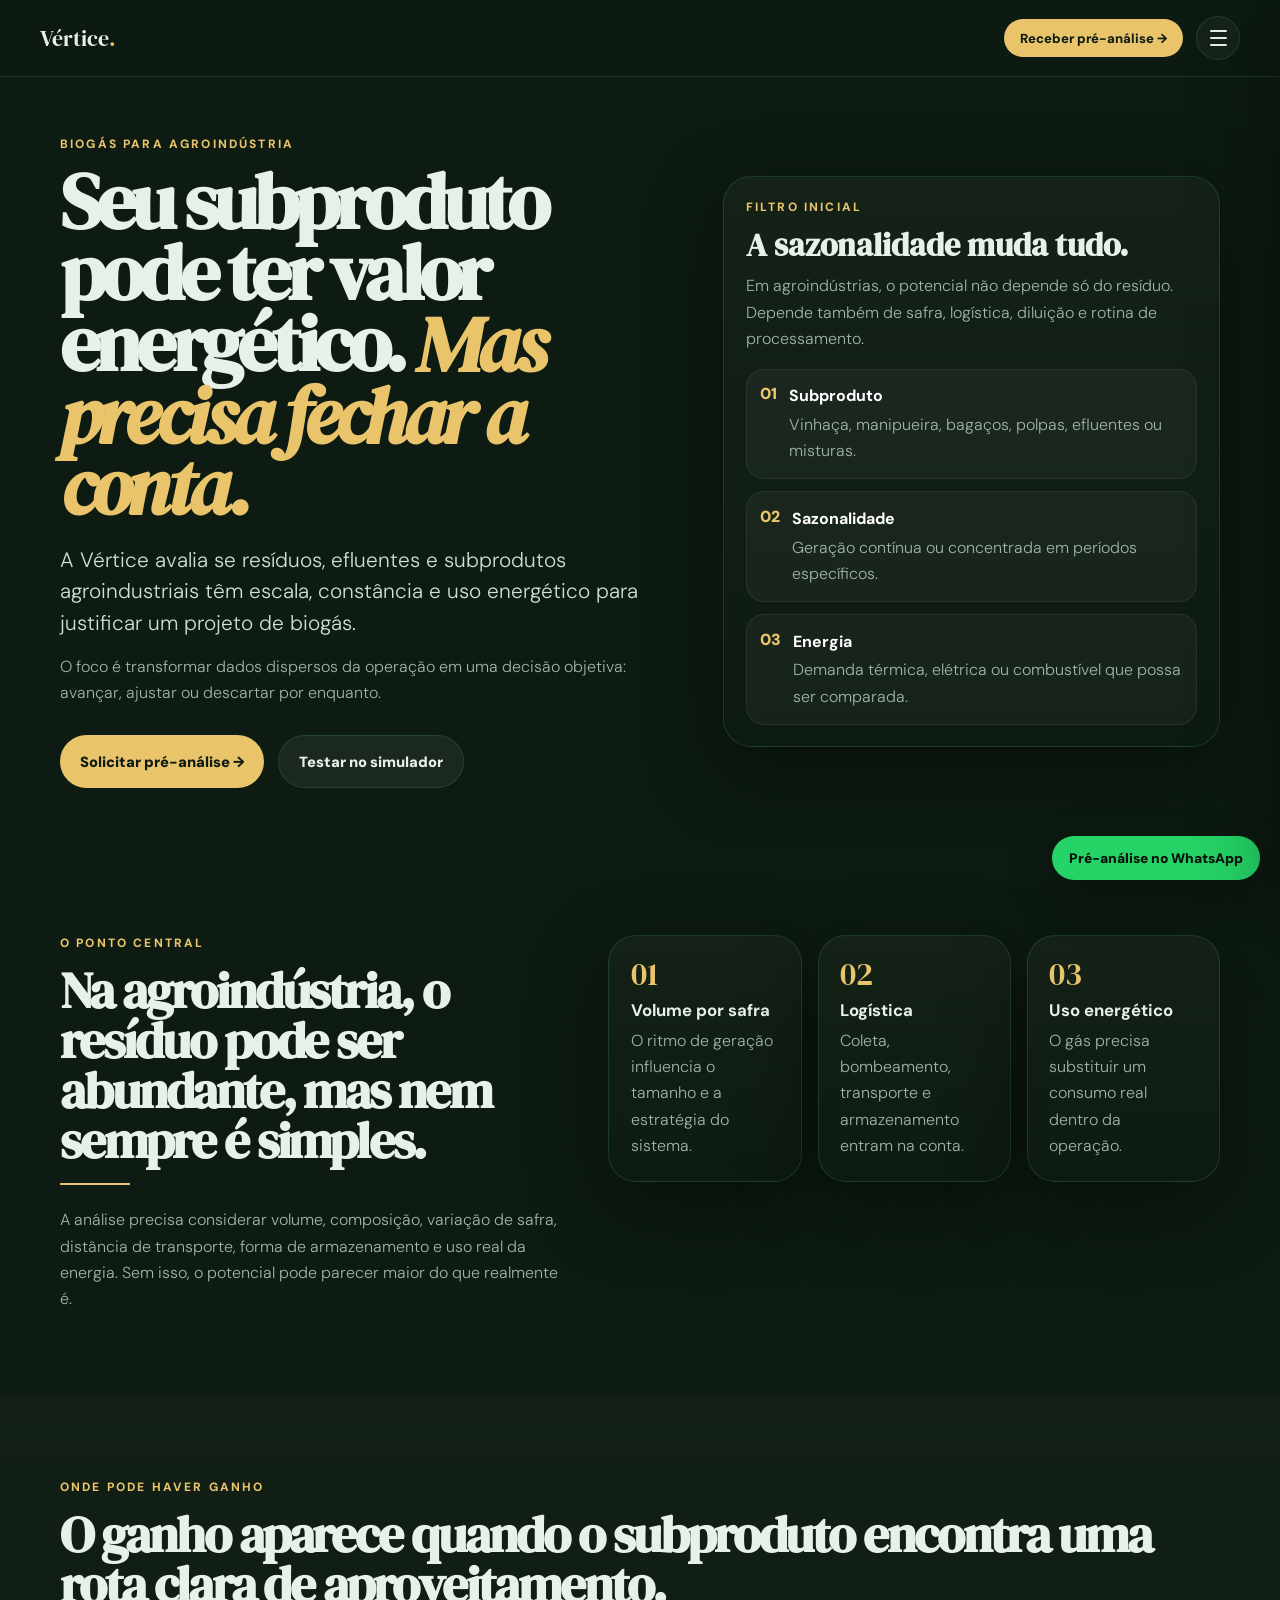
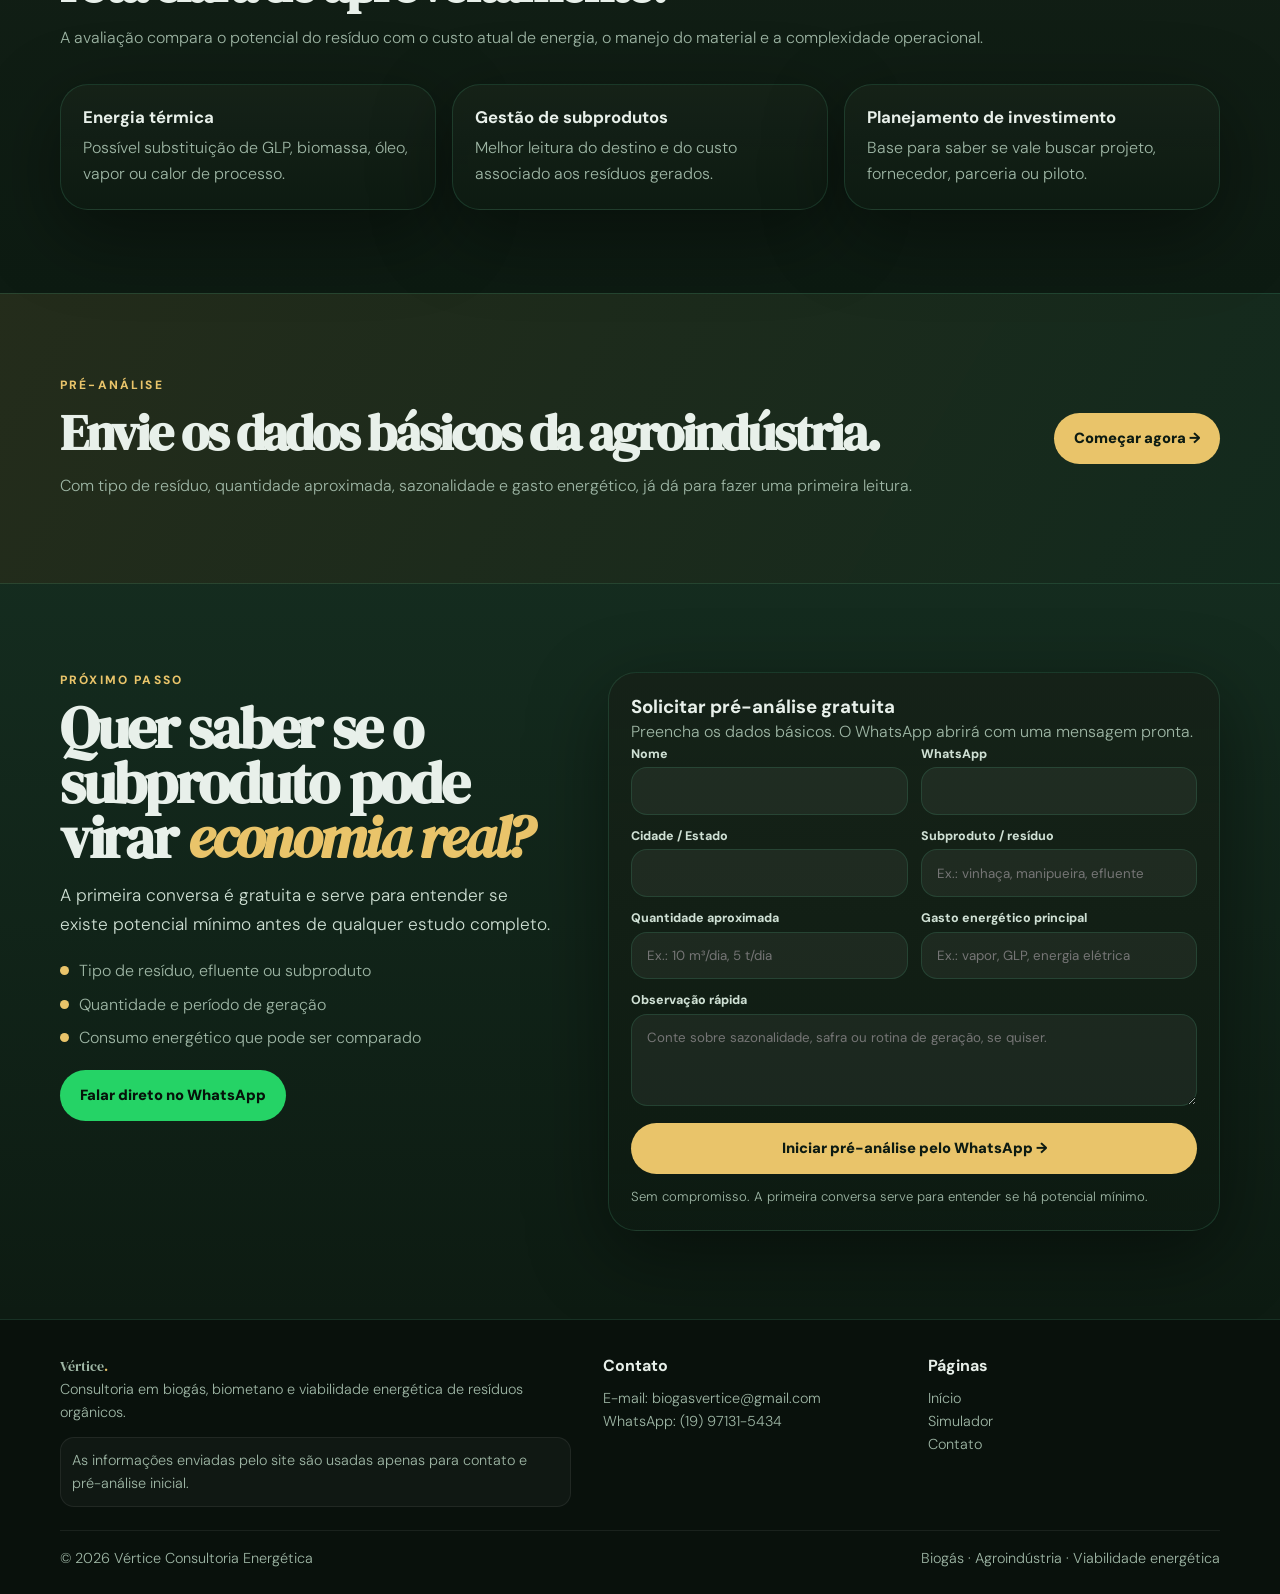
==== commit 7ddc0c95: "Update index.html" ====
--- a/agroindustria/index.html
+++ b/agroindustria/index.html
@@ -1,391 +1,221 @@
 <!DOCTYPE html>
 <html lang="pt-BR">
 <head>
-<meta charset="UTF-8"><meta name="viewport" content="width=device-width, initial-scale=1.0">
-<title>Biogás para Agroindústria | Vértice Consultoria Energética</title>
-<meta name="description" content="Avalie se resíduos agroindustriais como vinhaça, manipueira, bagaços, cascas e efluentes podem gerar biogás, reduzir custos e apoiar decisões de investimento.">
-<link rel="canonical" href="https://verticebiogas.com.br/agroindustria">
-<link href="https://fonts.googleapis.com/css2?family=DM+Serif+Display:ital@0;1&family=DM+Sans:wght@300;400;500;600&display=swap" rel="stylesheet">
-<style>
-:root{--green:#2d6a4f;--green-light:#40916c;--amber:#e9c46a;--dark:#0d1b12;--dark-2:#162218;--dark-3:#1e2e22;--text:#e8f0ea;--text-muted:#8aab92;--border:rgba(64,145,108,0.22);}
-*{margin:0;padding:0;box-sizing:border-box;}html{scroll-behavior:smooth;}
-body{background:var(--dark);color:var(--text);font-family:'DM Sans',sans-serif;font-weight:300;overflow-x:hidden;}
-body::before{content:'';position:fixed;inset:0;background-image:url("data:image/svg+xml,%3Csvg viewBox='0 0 256 256' xmlns='http://www.w3.org/2000/svg'%3E%3Cfilter id='noise'%3E%3CfeTurbulence type='fractalNoise' baseFrequency='0.9' numOctaves='4' stitchTiles='stitch'/%3E%3C/filter%3E%3Crect width='100%25' height='100%25' filter='url(%23noise)' opacity='0.04'/%3E%3C/svg%3E");pointer-events:none;z-index:0;opacity:0.4;}
-.back-btn{position:fixed;bottom:1.5rem;left:50%;transform:translateX(-50%);z-index:200;background:rgba(22,34,24,0.95);border:1px solid var(--border);color:var(--text-muted);padding:0.6rem 1.4rem;border-radius:30px;font-size:0.8rem;text-decoration:none;display:flex;align-items:center;gap:0.5rem;backdrop-filter:blur(10px);transition:all 0.2s;white-space:nowrap;box-shadow:0 4px 20px rgba(0,0,0,0.4);}
-.back-btn:hover{border-color:var(--green-light);color:var(--text);}
-nav{position:fixed;top:0;left:0;right:0;z-index:100;padding:1.2rem 2.5rem;display:flex;justify-content:space-between;align-items:center;background:rgba(13,27,18,0.88);backdrop-filter:blur(14px);border-bottom:1px solid var(--border);}
-.logo{font-family:'DM Serif Display',serif;font-size:1.25rem;text-decoration:none;color:var(--text);}
-.logo span{color:var(--amber);}
-.nav-cta{background:var(--amber);color:var(--dark);padding:0.55rem 1.3rem;border-radius:3px;font-size:0.82rem;font-weight:600;text-decoration:none;transition:background 0.2s;}
-.nav-cta:hover{background:#f5d585;}
-.hero-sp{min-height:78vh;display:flex;align-items:flex-end;padding:8rem 2.5rem 5.5rem;position:relative;overflow:hidden;}
-.hero-bg{position:absolute;inset:0;width:100%;height:100%;object-fit:cover;object-position:center;opacity:0.17;pointer-events:none;filter:saturate(0.8) contrast(1.08) brightness(0.92);}
-.hero-sp::before{content:'';position:absolute;inset:0;background:radial-gradient(circle at 74% 30%,rgba(233,196,106,0.14),transparent 32%),linear-gradient(90deg,rgba(13,27,18,0.99) 0%,rgba(13,27,18,0.9) 45%,rgba(13,27,18,0.72) 100%);pointer-events:none;}
-.hero-sp::after{content:'';position:absolute;inset:0;background:linear-gradient(to top,var(--dark) 0%,rgba(13,27,18,0.55) 34%,transparent 70%);pointer-events:none;}
-.hero-sp-inner{position:relative;z-index:1;max-width:1100px;width:100%;display:grid;grid-template-columns:1.08fr 0.82fr;gap:3rem;align-items:end;}
-.hero-copy{max-width:720px;}
-.hero-visual{min-height:360px;border:1px solid rgba(233,196,106,0.18);border-radius:18px;background:linear-gradient(135deg,rgba(30,46,34,0.92),rgba(45,106,79,0.26));box-shadow:0 24px 80px rgba(0,0,0,0.36);position:relative;overflow:hidden;padding:1.35rem;}
-.hero-visual::before{content:'';position:absolute;inset:0;background:url('https://images.unsplash.com/photo-1500382017468-9049fed747ef?w=1200&q=80&fit=crop') center/cover no-repeat;opacity:0.28;filter:saturate(0.85) contrast(1.05);}
-.hero-visual::after{content:'';position:absolute;inset:0;background:linear-gradient(to top,rgba(13,27,18,0.94) 0%,rgba(13,27,18,0.55) 52%,rgba(13,27,18,0.22) 100%);}
-.hero-visual-inner{position:relative;z-index:1;min-height:330px;display:flex;flex-direction:column;justify-content:space-between;}
-.visual-kicker{font-size:0.66rem;letter-spacing:0.18em;text-transform:uppercase;color:var(--amber);font-weight:700;}
-.visual-title{font-family:'DM Serif Display',serif;font-size:1.65rem;line-height:1.12;color:#f4faf5;max-width:310px;}
-.visual-title em{font-style:italic;color:var(--green-light);}
-.flow{display:grid;grid-template-columns:1fr;gap:0.7rem;}
-.flow-card{background:rgba(22,34,24,0.72);border:1px solid rgba(64,145,108,0.28);border-radius:10px;padding:0.85rem 1rem;backdrop-filter:blur(8px);}
-.flow-card span{display:block;font-size:0.68rem;color:var(--green-light);text-transform:uppercase;letter-spacing:0.12em;font-weight:700;margin-bottom:0.25rem;}
-.flow-card strong{font-size:0.92rem;color:var(--text);font-weight:600;}
-@media(max-width:900px){.hero-sp-inner{grid-template-columns:1fr;gap:2rem;}.hero-visual{min-height:260px;}.hero-visual-inner{min-height:230px;}.visual-title{font-size:1.45rem;}}
-@media(max-width:620px){.hero-sp{min-height:auto;padding-top:7rem;padding-bottom:4.5rem;}.hero-visual{display:none;}}
-.eyebrow{font-size:0.72rem;font-weight:600;letter-spacing:0.2em;text-transform:uppercase;color:var(--amber);margin-bottom:1rem;opacity:0;animation:fadeUp 0.7s 0.2s forwards;}
-h1{font-family:'DM Serif Display',serif;font-size:clamp(2.45rem,5.2vw,4.75rem);line-height:1.03;margin-bottom:1.2rem;opacity:0;animation:fadeUp 0.7s 0.4s forwards;color:#f4faf5;}
-h1 em{font-style:italic;color:var(--amber);}
-.lead{font-size:1.05rem;color:#bdd2c2;max-width:690px;line-height:1.75;margin-bottom:1.25rem;opacity:0;animation:fadeUp 0.7s 0.6s forwards;}
-.lead strong{color:var(--text);font-weight:500;}
-.hero-note{font-size:0.92rem;color:var(--text);font-weight:500;max-width:650px;margin-bottom:2rem;padding:0.9rem 1.1rem;border-left:3px solid var(--amber);background:rgba(233,196,106,0.08);border-radius:0 5px 5px 0;opacity:0;animation:fadeUp 0.7s 0.68s forwards;}
-.hero-btns{display:flex;gap:1rem;flex-wrap:wrap;opacity:0;animation:fadeUp 0.7s 0.75s forwards;}
-.btn-primary{background:var(--amber);color:var(--dark);padding:0.9rem 2rem;border-radius:4px;font-size:0.9rem;font-weight:700;text-decoration:none;transition:all 0.2s;display:inline-flex;align-items:center;}
-.btn-primary:hover{background:#f5d585;transform:translateY(-2px);}
-.btn-ghost{border:1px solid var(--border);color:var(--text-muted);padding:0.9rem 2rem;border-radius:4px;font-size:0.9rem;text-decoration:none;transition:all 0.2s;}
-.btn-ghost:hover{border-color:var(--green-light);color:var(--text);}
-.sl{font-size:0.7rem;font-weight:600;letter-spacing:0.2em;text-transform:uppercase;color:var(--green-light);margin-bottom:0.8rem;}
-.st{font-family:'DM Serif Display',serif;font-size:clamp(1.85rem,4vw,2.95rem);line-height:1.13;margin-bottom:1rem;color:#f0f7f1;}
-.st em{font-style:italic;color:var(--amber);}
-.sb{font-size:0.96rem;color:var(--text-muted);line-height:1.78;}
-.sb strong{color:var(--text);font-weight:500;}
-.dv{width:48px;height:2px;background:var(--amber);margin:1.2rem 0 1.5rem;}
-.cs{padding:5.5rem 2.5rem;position:relative;}
-.ci{max-width:1100px;margin:0 auto;position:relative;z-index:1;}
-.two{display:grid;grid-template-columns:1fr 1fr;gap:4rem;align-items:start;}
-@media(max-width:768px){.two{grid-template-columns:1fr;gap:2.5rem;}}
-.three{display:grid;grid-template-columns:repeat(3,1fr);gap:1.2rem;}
-@media(max-width:900px){.three{grid-template-columns:1fr 1fr;}}
-@media(max-width:520px){.three{grid-template-columns:1fr;}}
-.fc{background:var(--dark-2);border:1px solid var(--border);border-radius:10px;padding:1.55rem;transition:border-color 0.25s,transform 0.25s;}
-.fc:hover{border-color:rgba(233,196,106,0.35);transform:translateY(-3px);}
-.fi-icon{font-size:1.38rem;margin-bottom:0.8rem;}
-.ft{font-size:0.92rem;font-weight:700;margin-bottom:0.5rem;color:var(--text);}
-.fd{font-size:0.83rem;color:var(--text-muted);line-height:1.65;}
-.hb{background:rgba(30,46,34,0.92);border:1px solid rgba(64,145,108,0.32);border-radius:10px;padding:1.7rem;}
-.hb h3{font-family:'DM Serif Display',serif;font-size:1.22rem;margin-bottom:0.8rem;color:#f0f7f1;}
-.hb p{font-size:0.86rem;color:var(--text-muted);line-height:1.65;margin-bottom:0.8rem;}
-.ci-item{display:flex;gap:0.8rem;margin-bottom:0.9rem;font-size:0.86rem;color:var(--text-muted);line-height:1.58;}
-.ci-item:last-child{margin-bottom:0;}
-.ci-icon{color:var(--amber);flex-shrink:0;}
-.ci-item strong{color:var(--text);}
-.pq{margin:2rem 0 0;padding:1.15rem 1.35rem;background:rgba(233,196,106,0.07);border:1px solid rgba(233,196,106,0.18);border-radius:8px;font-size:0.96rem;color:var(--text);line-height:1.6;}
-.bg2{background:var(--dark-2);border-top:1px solid var(--border);border-bottom:1px solid var(--border);}
-.bg-photo{overflow:hidden;background:var(--dark-2);}
-.bg-photo::before{content:'';position:absolute;inset:0;background:linear-gradient(90deg,rgba(22,34,24,0.99) 0%,rgba(22,34,24,0.92) 48%,rgba(22,34,24,0.76) 100%),url('https://images.unsplash.com/photo-1500382017468-9049fed747ef?w=1600&q=80&fit=crop') center/cover no-repeat;opacity:0.55;pointer-events:none;}
-.bg-photo::after{content:'';position:absolute;right:-12%;bottom:-20%;width:540px;height:540px;background:radial-gradient(circle,rgba(233,196,106,0.11),transparent 68%);pointer-events:none;}
-.tags{display:flex;flex-wrap:wrap;gap:0.4rem;margin-top:0.8rem;}
-.tag{font-size:0.68rem;padding:0.2rem 0.7rem;background:rgba(45,106,79,0.2);border:1px solid rgba(64,145,108,0.25);border-radius:20px;color:#a6d0b3;}
-.grid-sub{display:grid;grid-template-columns:repeat(2,1fr);gap:1.2rem;}
-@media(max-width:640px){.grid-sub{grid-template-columns:1fr;}}
-.strip-card{background:linear-gradient(135deg,var(--dark-3) 0%,rgba(45,106,79,0.16) 100%);border:1px solid rgba(233,196,106,0.18);border-radius:12px;padding:2.2rem;display:grid;grid-template-columns:1.25fr 0.75fr;gap:2rem;align-items:center;overflow:hidden;position:relative;}
-.strip-card::before{content:'';position:absolute;right:-16%;top:-45%;width:430px;height:430px;background:radial-gradient(circle,rgba(233,196,106,0.13) 0%,transparent 70%);pointer-events:none;}
-.strip-card>*{position:relative;z-index:1;}
-@media(max-width:760px){.strip-card{grid-template-columns:1fr;padding:1.5rem;}}
-.ctastrip{padding:5rem 2.5rem;background:var(--dark-2);border-top:1px solid var(--border);}
-.ctasi{max-width:700px;margin:0 auto;text-align:center;}
-.ctasi h2{font-family:'DM Serif Display',serif;font-size:clamp(1.8rem,4vw,2.8rem);line-height:1.15;margin-bottom:1rem;color:#f0f7f1;}
-.ctasi h2 em{font-style:italic;color:var(--green-light);}
-.ctasi p{font-size:0.95rem;color:var(--text-muted);line-height:1.75;margin-bottom:2rem;}
-.ctasi p strong{color:var(--text);}
-.ctabtns{display:flex;gap:1rem;justify-content:center;flex-wrap:wrap;}
-.btn-wpp{background:#25d366;color:#fff;padding:0.9rem 1.8rem;border-radius:4px;font-size:0.9rem;font-weight:700;text-decoration:none;display:flex;align-items:center;gap:0.6rem;transition:all 0.2s;}
-.btn-wpp:hover{background:#1ebe5d;transform:translateY(-2px);}
-footer{padding:2rem 2.5rem;border-top:1px solid var(--border);display:flex;justify-content:space-between;align-items:center;flex-wrap:wrap;gap:1rem;}
-footer p{font-size:0.78rem;color:var(--text-muted);}
-.note-grid{display:grid;grid-template-columns:1fr 1fr;gap:1rem;margin-top:1rem;}
-@media(max-width:760px){.note-grid{grid-template-columns:1fr;}}
-.note{background:rgba(233,196,106,0.06);border:1px solid rgba(233,196,106,0.16);border-radius:8px;padding:1.1rem;font-size:0.82rem;color:var(--text-muted);line-height:1.65;}
-.note strong{color:var(--amber);}
-.faq-grid{display:grid;grid-template-columns:repeat(2,1fr);gap:1.2rem;margin-top:2rem;}
-@media(max-width:768px){.faq-grid{grid-template-columns:1fr;}}
-@keyframes fadeUp{from{opacity:0;transform:translateY(20px);}to{opacity:1;transform:translateY(0);}}
-.fi{opacity:0;transform:translateY(20px);transition:opacity 0.75s ease,transform 0.75s ease;}
-.fi.vis{opacity:1;transform:translateY(0);}
-.fi-d2{transition-delay:0.15s;}.fi-d3{transition-delay:0.28s;}
-@media(max-width:600px){nav,.hero-sp,.cs,.ctastrip,footer{padding-left:1.2rem;padding-right:1.2rem;}.hero-sp{min-height:auto}.hero-note{font-size:0.86rem}.back-btn{bottom:1rem}.ctastrip{padding-bottom:6rem}}
-
-/* MENU GLOBAL FIXO */
-.nav-actions{display:flex;align-items:center;gap:0.9rem;}
-.menu-toggle{width:42px;height:38px;border:1px solid var(--border);background:rgba(22,34,24,0.92);border-radius:4px;display:flex;flex-direction:column;align-items:center;justify-content:center;gap:5px;cursor:pointer;transition:all 0.2s;z-index:1002;}
-.menu-toggle:hover{border-color:var(--green-light);}
-.menu-toggle span{width:20px;height:2px;background:var(--text);border-radius:999px;transition:all 0.25s;}
-.menu-toggle.active span:nth-child(1){transform:translateY(7px) rotate(45deg);}
-.menu-toggle.active span:nth-child(2){opacity:0;}
-.menu-toggle.active span:nth-child(3){transform:translateY(-7px) rotate(-45deg);}
-.menu-overlay{position:fixed;inset:0;background:rgba(0,0,0,0.55);z-index:998;opacity:0;pointer-events:none;transition:opacity 0.25s;}
-.menu-overlay.active{opacity:1;pointer-events:auto;}
-.menu-panel{position:fixed;top:0;right:0;width:min(380px,88vw);height:100vh;background:rgba(13,27,18,0.98);border-left:1px solid var(--border);z-index:999;transform:translateX(100%);transition:transform 0.28s ease;box-shadow:-12px 0 40px rgba(0,0,0,0.42);padding:6.5rem 2rem 2rem;overflow-y:auto;}
-.menu-panel.active{transform:translateX(0);}
-.menu-kicker{font-size:0.68rem;font-weight:500;letter-spacing:0.2em;text-transform:uppercase;color:var(--green-light);margin-bottom:0.8rem;}
-.menu-title{font-family:'DM Serif Display',serif;font-size:1.8rem;line-height:1.1;margin-bottom:1.4rem;}
-.menu-title em{font-style:italic;color:var(--amber);}
-.menu-links{display:flex;flex-direction:column;gap:0.65rem;}
-.menu-links a{display:flex;justify-content:space-between;gap:1rem;align-items:center;text-decoration:none;color:var(--text-muted);padding:0.9rem 0;border-bottom:1px solid rgba(64,145,108,0.16);font-size:0.95rem;transition:color 0.2s,padding-left 0.2s;}
-.menu-links a:hover{color:var(--text);padding-left:0.25rem;}
-.menu-links a strong{color:var(--text);font-weight:500;}
-.menu-links a span{color:var(--amber);font-size:0.9rem;}
-.menu-foot{margin-top:2rem;padding:1rem;background:var(--dark-2);border:1px solid var(--border);border-radius:6px;font-size:0.78rem;line-height:1.6;color:var(--text-muted);}
-@media(max-width:900px){.nav-cta{display:none;}nav{padding:1rem 1.25rem;}}
-@media(max-width:560px){.menu-panel{padding-left:1.4rem;padding-right:1.4rem;}.logo{font-size:1.08rem;}}
-</style>
+  <meta charset="UTF-8">
+  <meta name="viewport" content="width=device-width, initial-scale=1.0">
+  <title>Biogás para Agroindústria | Vértice Consultoria Energética</title>
+  <meta name="description" content="Pré-análise para agroindústrias que geram subprodutos, efluentes e resíduos orgânicos e querem avaliar potencial de biogás e economia energética.">
+  <meta name="robots" content="index, follow">
+  <link rel="canonical" href="https://verticebiogas.com.br/agroindustria">
+  <link href="https://fonts.googleapis.com/css2?family=DM+Serif+Display:ital@0;1&family=DM+Sans:wght@300;400;500;600;700&display=swap" rel="stylesheet">
+
+  <style>
+    :root{--green:#2d6a4f;--green-light:#40916c;--amber:#e9c46a;--dark:#0d1b12;--dark-2:#162218;--text:#e8f0ea;--muted:#9eb6a5;--soft:#cfe0d4;--border:rgba(64,145,108,.25);--shadow:0 24px 80px rgba(0,0,0,.42)}
+    *{margin:0;padding:0;box-sizing:border-box}html{scroll-behavior:smooth}body{background:var(--dark);color:var(--text);font-family:'DM Sans',sans-serif;font-weight:300;overflow-x:hidden}a{color:inherit}img{max-width:100%;display:block}.container{width:min(1160px,calc(100% - 2rem));margin:0 auto;position:relative;z-index:2}
+    nav{position:fixed;top:0;left:0;right:0;z-index:100;padding:1rem 2.5rem;display:flex;align-items:center;justify-content:space-between;background:rgba(13,27,18,.88);border-bottom:1px solid var(--border);backdrop-filter:blur(16px)}.logo{font-family:'DM Serif Display',serif;font-size:1.35rem;text-decoration:none}.logo span{color:var(--amber)}.nav-actions{display:flex;align-items:center;gap:.8rem}.nav-cta{background:var(--amber);color:var(--dark);text-decoration:none;padding:.65rem 1rem;border-radius:999px;font-size:.82rem;font-weight:800}.menu-toggle{width:44px;height:44px;border-radius:50%;border:1px solid var(--border);background:rgba(255,255,255,.04);cursor:pointer;display:flex;flex-direction:column;align-items:center;justify-content:center;gap:5px}.menu-toggle span{width:17px;height:2px;background:var(--text);border-radius:3px}.menu-toggle.active span:nth-child(1){transform:translateY(7px) rotate(45deg)}.menu-toggle.active span:nth-child(2){opacity:0}.menu-toggle.active span:nth-child(3){transform:translateY(-7px) rotate(-45deg)}
+    .menu-overlay{position:fixed;inset:0;background:rgba(0,0,0,.48);z-index:150;opacity:0;pointer-events:none;transition:.25s}.menu-overlay.active{opacity:1;pointer-events:auto}.menu-panel{position:fixed;top:0;right:0;width:min(420px,92vw);height:100vh;z-index:160;background:linear-gradient(180deg,var(--dark-2),#0b160f);border-left:1px solid var(--border);padding:6.2rem 1.4rem 1.4rem;transform:translateX(100%);transition:.28s;box-shadow:var(--shadow)}.menu-panel.active{transform:translateX(0)}.menu-kicker{font-size:.75rem;text-transform:uppercase;letter-spacing:.18em;color:var(--amber);font-weight:800;margin-bottom:.85rem}.menu-title{font-family:'DM Serif Display',serif;font-size:2rem;line-height:1;margin-bottom:1.35rem}.menu-links{display:grid;gap:.7rem}.menu-links a{text-decoration:none;display:flex;justify-content:space-between;padding:.95rem 1rem;border:1px solid var(--border);background:rgba(255,255,255,.035);border-radius:18px;color:var(--soft)}.menu-foot{color:var(--muted);font-size:.86rem;line-height:1.5;margin-top:1rem}
+    .wpp-fixo{position:fixed;right:1.25rem;bottom:1.25rem;z-index:120;background:#25D366;color:#06120a;font-weight:900;text-decoration:none;padding:.8rem 1.05rem;border-radius:999px;box-shadow:0 18px 45px rgba(0,0,0,.35);font-size:.86rem}
+    .hero{min-height:92vh;position:relative;display:flex;align-items:center;padding:8.5rem 0 4rem;overflow:hidden}.hero-img{position:absolute;inset:0;width:100%;height:100%;object-fit:cover;filter:saturate(.85) brightness(.5);transform:scale(1.02)}.hero:after{content:"";position:absolute;inset:0;background:linear-gradient(90deg,rgba(13,27,18,.97),rgba(13,27,18,.72),rgba(13,27,18,.2))}.hero-grid{display:grid;grid-template-columns:1.1fr .9fr;gap:3.5rem;align-items:center}.eyebrow,.section-label{font-size:.75rem;text-transform:uppercase;letter-spacing:.18em;color:var(--amber);font-weight:800;margin-bottom:.85rem}h1{font-family:'DM Serif Display',serif;font-size:clamp(3rem,6.2vw,5.8rem);line-height:.9;letter-spacing:-.06em;margin-bottom:1.35rem}h1 em,.section-title em,.contact h2 em{color:var(--amber);font-style:italic}.lead{color:var(--soft);font-size:clamp(1.05rem,2vw,1.3rem);line-height:1.5;max-width:690px;margin-bottom:1rem}.note{color:var(--muted);line-height:1.65;max-width:620px;margin-bottom:1.8rem}.actions{display:flex;gap:.85rem;flex-wrap:wrap}
+    .btn-primary,.btn-secondary,.btn-wpp,.btn-submit{display:inline-flex;align-items:center;justify-content:center;border:none;cursor:pointer;text-decoration:none;border-radius:999px;padding:.95rem 1.25rem;font-family:'DM Sans',sans-serif;font-weight:900;font-size:.92rem;transition:.2s}.btn-primary,.btn-submit{background:var(--amber);color:var(--dark)}.btn-secondary{background:rgba(255,255,255,.06);color:var(--text);border:1px solid var(--border)}.btn-wpp{background:#25D366;color:#06120a}.btn-primary:hover,.btn-secondary:hover,.btn-wpp:hover,.btn-submit:hover{transform:translateY(-2px);filter:brightness(1.05)}
+    .hero-card,.card,.form-card{background:linear-gradient(180deg,rgba(22,34,24,.96),rgba(13,27,18,.9));border:1px solid var(--border);border-radius:28px;padding:1.35rem;box-shadow:var(--shadow)}.hero-card h3{font-family:'DM Serif Display',serif;font-size:2rem;line-height:1;margin-bottom:.8rem}.hero-card p,.section-body,.card p,.form-card p{color:var(--muted);line-height:1.65}.mini-list{display:grid;gap:.75rem;margin-top:1rem}.mini-list div{display:grid;grid-template-columns:auto 1fr;gap:.75rem;padding:.85rem;border:1px solid rgba(255,255,255,.07);background:rgba(255,255,255,.04);border-radius:18px}.mini-list span{color:var(--amber);font-weight:900}.mini-list strong{display:block;color:#fff;margin-bottom:.15rem}
+    .cs{position:relative;z-index:1;padding:5.2rem 0}.bg2{background:linear-gradient(180deg,rgba(22,34,24,.62),rgba(13,27,18,0))}.section-title{font-family:'DM Serif Display',serif;font-size:clamp(2.2rem,4vw,4rem);line-height:.98;letter-spacing:-.04em;margin-bottom:1rem}.divider{width:70px;height:2px;background:var(--amber);margin:1.1rem 0 1.4rem}.two{display:grid;grid-template-columns:.9fr 1.1fr;gap:3rem;align-items:start}.grid3{display:grid;grid-template-columns:repeat(3,1fr);gap:1rem}.card h3{font-size:1.05rem;margin-bottom:.4rem}.card-num{font-family:'DM Serif Display',serif;color:var(--amber);font-size:2rem;line-height:1;margin-bottom:.6rem}.strip{background:linear-gradient(120deg,rgba(233,196,106,.1),rgba(64,145,108,.12));border-top:1px solid var(--border);border-bottom:1px solid var(--border)}.strip-card{display:grid;grid-template-columns:1fr auto;gap:2rem;align-items:center}
+    .contact{position:relative;z-index:1;padding:5.5rem 0;background:linear-gradient(180deg,rgba(64,145,108,.14),rgba(13,27,18,0))}.contact-grid{display:grid;grid-template-columns:.9fr 1.1fr;gap:3rem;align-items:start}.contact h2{font-family:'DM Serif Display',serif;font-size:clamp(2.4rem,4.5vw,4.4rem);line-height:.95;letter-spacing:-.04em;margin-bottom:1rem}.contact-text{color:var(--soft);font-size:1.08rem;line-height:1.65;margin-bottom:1.3rem}.contact-items{display:grid;gap:.65rem;margin:1.3rem 0}.contact-item{display:flex;gap:.65rem;color:var(--muted);line-height:1.45}.contact-dot{width:9px;height:9px;border-radius:50%;background:var(--amber);margin-top:.45rem;flex:0 0 auto}
+    .form-row{display:grid;grid-template-columns:1fr 1fr;gap:.8rem}.form-group{display:grid;gap:.35rem;margin-bottom:.8rem}label{font-size:.78rem;color:var(--soft);font-weight:800}input,select,textarea{width:100%;border:1px solid var(--border);border-radius:16px;background:rgba(255,255,255,.05);color:var(--text);padding:.9rem .95rem;font-family:'DM Sans',sans-serif;outline:none}select option{background:var(--dark-2);color:var(--text)}textarea{min-height:92px;resize:vertical}input:focus,select:focus,textarea:focus{border-color:var(--amber)}.btn-submit{width:100%;margin-top:.3rem}.form-note{color:var(--muted);font-size:.82rem;line-height:1.45;margin-top:.8rem}.form-success{display:none;text-align:center;padding:2rem 1rem}.success-icon{width:54px;height:54px;border-radius:50%;background:var(--green-light);display:grid;place-items:center;margin:0 auto .8rem;font-weight:900;font-size:1.5rem}
+    footer{position:relative;z-index:1;border-top:1px solid var(--border);padding:2.2rem 0 1.5rem;background:#09110c}.footer-inner{width:min(1160px,calc(100% - 2rem));margin:0 auto;display:grid;grid-template-columns:1.4fr .8fr .8fr;gap:2rem}.footer-inner p,.footer-inner a,.footer-bottom{color:var(--muted);font-size:.9rem;line-height:1.6}.footer-inner a{text-decoration:none}.footer-col h4{margin-bottom:.7rem}.footer-lgpd{margin-top:.8rem;padding:.7rem;border:1px solid rgba(255,255,255,.07);border-radius:14px;background:rgba(255,255,255,.03)}.footer-bottom{width:min(1160px,calc(100% - 2rem));margin:1.4rem auto 0;padding-top:1rem;border-top:1px solid rgba(255,255,255,.07);display:flex;justify-content:space-between;gap:1rem}.fi{opacity:0;transform:translateY(18px);transition:.55s}.fi.show{opacity:1;transform:translateY(0)}.fi-d2{transition-delay:.12s}
+    @media(max-width:960px){nav{padding:.9rem 1rem}.nav-cta{display:none}.hero-grid,.two,.contact-grid,.footer-inner{grid-template-columns:1fr}.hero-card{display:none}.grid3{grid-template-columns:1fr 1fr}.strip-card{grid-template-columns:1fr}.footer-bottom{flex-direction:column}}
+    @media(max-width:640px){h1{font-size:3.1rem}.cs,.contact{padding:4rem 0}.grid3,.form-row{grid-template-columns:1fr}.wpp-fixo{left:1rem;right:1rem;text-align:center;justify-content:center;bottom:1rem}.menu-panel{padding-top:5.6rem}}
+  </style>
 </head>
-<body>
-<a href="#" class="back-btn" onclick="history.back();return false;">← Voltar</a>
+
+<body data-setor="Agroindústria">
+
 <nav>
   <a href="/" class="logo">Vértice<span>.</span></a>
   <div class="nav-actions">
-    <a href="/#contato" class="nav-cta">Pré-análise gratuita →</a>
-    <button class="menu-toggle" id="menuToggle" aria-label="Abrir menu" aria-expanded="false" aria-controls="menuPanel">
-      <span></span>
-      <span></span>
-      <span></span>
-    </button>
+    <a href="#contato" class="nav-cta">Receber pré-análise →</a>
+    <button type="button" class="menu-toggle" id="menuToggle" aria-label="Abrir menu" aria-expanded="false"><span></span><span></span><span></span></button>
   </div>
 </nav>
 
 <div class="menu-overlay" id="menuOverlay"></div>
+
 <aside class="menu-panel" id="menuPanel" aria-hidden="true">
   <div class="menu-kicker">Navegação</div>
   <div class="menu-title">Todas as páginas da <em>Vértice</em></div>
   <div class="menu-links">
     <a href="/"><strong>Início</strong><span>→</span></a>
-    <a href="/#simulador"><strong>Simulador</strong><span>→</span></a>
-    <a href="/#contato"><strong>Contato</strong><span>→</span></a>
+    <a href="/simulador.html"><strong>Simulador</strong><span>→</span></a>
     <a href="/agropecuaria"><strong>Agropecuária</strong><span>→</span></a>
     <a href="/industria"><strong>Indústria</strong><span>→</span></a>
     <a href="/agroindustria"><strong>Agroindústria</strong><span>→</span></a>
     <a href="/saneamento"><strong>Saneamento</strong><span>→</span></a>
-    <a href="/politica-de-privacidade"><strong>Política de privacidade</strong><span>→</span></a>
-  </div>
-  <div class="menu-foot">Acesse rapidamente as áreas de atuação, o simulador e o contato da Vértice.</div>
+    <a href="/#contato"><strong>Contato</strong><span>→</span></a>
+  </div>
+  <div class="menu-foot">Acesse os setores, o simulador e o formulário de pré-análise.</div>
 </aside>
 
-<section class="hero-sp">
-  <img class="hero-bg" src="https://images.unsplash.com/photo-1500382017468-9049fed747ef?w=1800&q=80&fit=crop" alt="Área agrícola e operação agroindustrial">
-  <div class="hero-sp-inner">
-    <div class="hero-copy">
-      <div class="eyebrow">Biogás para Agroindústria</div>
-      <h1>Seu resíduo pode carregar energia.<br><em>A questão é saber se a conta fecha.</em></h1>
-      <p class="lead">Vinhaça, manipueira, bagaços, cascas e efluentes orgânicos podem virar biogás. Mas antes de pensar em biodigestor, é preciso entender se existe volume, consumo de energia e retorno suficiente para o projeto fazer sentido.</p>
-      <p class="hero-note">A Vértice entra antes do investimento: transforma resíduo, energia e operação em uma decisão mais segura.</p>
-      <div class="hero-btns">
-        <a href="/#contato" class="btn-primary">Quero minha análise gratuita</a>
-        <a href="#operacoes" class="btn-ghost">Ver tipos de agroindústria</a>
-      </div>
-    </div>
-    <div class="hero-visual" aria-hidden="true">
-      <div class="hero-visual-inner">
-        <div>
-          <div class="visual-kicker">Leitura inicial</div>
-          <div class="visual-title">Do resíduo ao <em>potencial econômico</em></div>
+<a href="#" class="wpp-fixo" data-whatsapp-direct>Pré-análise no WhatsApp</a>
+
+<section class="hero">
+  <img class="hero-img" src="https://images.unsplash.com/photo-1611273426858-450d8e3c9fce?w=1800&q=80&fit=crop" alt="Estrutura agroindustrial">
+
+  <div class="container hero-grid">
+    <div class="fi show">
+      <div class="eyebrow">Biogás para agroindústria</div>
+      <h1>Seu subproduto pode ter valor energético. <em>Mas precisa fechar a conta.</em></h1>
+      <p class="lead">A Vértice avalia se resíduos, efluentes e subprodutos agroindustriais têm escala, constância e uso energético para justificar um projeto de biogás.</p>
+      <p class="note">O foco é transformar dados dispersos da operação em uma decisão objetiva: avançar, ajustar ou descartar por enquanto.</p>
+      <div class="actions">
+        <a href="#contato" class="btn-primary">Solicitar pré-análise →</a>
+        <a href="/simulador.html" class="btn-secondary">Testar no simulador</a>
+      </div>
+    </div>
+
+    <aside class="hero-card fi fi-d2 show">
+      <div class="section-label">Filtro inicial</div>
+      <h3>A sazonalidade muda tudo.</h3>
+      <p>Em agroindústrias, o potencial não depende só do resíduo. Depende também de safra, logística, diluição e rotina de processamento.</p>
+      <div class="mini-list">
+        <div><span>01</span><p><strong>Subproduto</strong>Vinhaça, manipueira, bagaços, polpas, efluentes ou misturas.</p></div>
+        <div><span>02</span><p><strong>Sazonalidade</strong>Geração contínua ou concentrada em períodos específicos.</p></div>
+        <div><span>03</span><p><strong>Energia</strong>Demanda térmica, elétrica ou combustível que possa ser comparada.</p></div>
+      </div>
+    </aside>
+  </div>
+</section>
+
+<section class="cs">
+  <div class="container two">
+    <div class="fi">
+      <div class="section-label">O ponto central</div>
+      <h2 class="section-title">Na agroindústria, o resíduo pode ser abundante, mas nem sempre é simples.</h2>
+      <div class="divider"></div>
+      <p class="section-body">A análise precisa considerar volume, composição, variação de safra, distância de transporte, forma de armazenamento e uso real da energia. Sem isso, o potencial pode parecer maior do que realmente é.</p>
+    </div>
+
+    <div class="grid3 fi fi-d2">
+      <div class="card"><div class="card-num">01</div><h3>Volume por safra</h3><p>O ritmo de geração influencia o tamanho e a estratégia do sistema.</p></div>
+      <div class="card"><div class="card-num">02</div><h3>Logística</h3><p>Coleta, bombeamento, transporte e armazenamento entram na conta.</p></div>
+      <div class="card"><div class="card-num">03</div><h3>Uso energético</h3><p>O gás precisa substituir um consumo real dentro da operação.</p></div>
+    </div>
+  </div>
+</section>
+
+<section class="cs bg2">
+  <div class="container">
+    <div class="fi" style="margin-bottom:2rem;">
+      <div class="section-label">Onde pode haver ganho</div>
+      <h2 class="section-title">O ganho aparece quando o subproduto encontra uma rota clara de aproveitamento.</h2>
+      <p class="section-body">A avaliação compara o potencial do resíduo com o custo atual de energia, o manejo do material e a complexidade operacional.</p>
+    </div>
+
+    <div class="grid3 fi fi-d2">
+      <div class="card"><h3>Energia térmica</h3><p>Possível substituição de GLP, biomassa, óleo, vapor ou calor de processo.</p></div>
+      <div class="card"><h3>Gestão de subprodutos</h3><p>Melhor leitura do destino e do custo associado aos resíduos gerados.</p></div>
+      <div class="card"><h3>Planejamento de investimento</h3><p>Base para saber se vale buscar projeto, fornecedor, parceria ou piloto.</p></div>
+    </div>
+  </div>
+</section>
+
+<section class="cs strip">
+  <div class="container strip-card fi">
+    <div>
+      <div class="section-label">Pré-análise</div>
+      <h2 class="section-title">Envie os dados básicos da agroindústria.</h2>
+      <p class="section-body">Com tipo de resíduo, quantidade aproximada, sazonalidade e gasto energético, já dá para fazer uma primeira leitura.</p>
+    </div>
+    <a href="#contato" class="btn-primary">Começar agora →</a>
+  </div>
+</section>
+
+<section class="contact" id="contato">
+  <div class="container contact-grid">
+    <div class="fi">
+      <div class="section-label">Próximo passo</div>
+      <h2>Quer saber se o subproduto pode virar <em>economia real?</em></h2>
+      <p class="contact-text">A primeira conversa é gratuita e serve para entender se existe potencial mínimo antes de qualquer estudo completo.</p>
+      <div class="contact-items">
+        <div class="contact-item"><div class="contact-dot"></div>Tipo de resíduo, efluente ou subproduto</div>
+        <div class="contact-item"><div class="contact-dot"></div>Quantidade e período de geração</div>
+        <div class="contact-item"><div class="contact-dot"></div>Consumo energético que pode ser comparado</div>
+      </div>
+      <a href="#" class="btn-wpp" data-whatsapp-direct>Falar direto no WhatsApp</a>
+    </div>
+
+    <div class="fi fi-d2">
+      <div class="form-card">
+        <h3>Solicitar pré-análise gratuita</h3>
+        <p>Preencha os dados básicos. O WhatsApp abrirá com uma mensagem pronta.</p>
+
+        <div id="form-content">
+          <form id="lead-form">
+            <div class="form-row">
+              <div class="form-group"><label for="nome">Nome</label><input type="text" id="nome" required></div>
+              <div class="form-group"><label for="tel">WhatsApp</label><input type="tel" id="tel" required></div>
+            </div>
+
+            <div class="form-row">
+              <div class="form-group"><label for="cidade">Cidade / Estado</label><input type="text" id="cidade"></div>
+              <div class="form-group"><label for="residuo">Subproduto / resíduo</label><input type="text" id="residuo" placeholder="Ex.: vinhaça, manipueira, efluente"></div>
+            </div>
+
+            <div class="form-row">
+              <div class="form-group"><label for="quantidade">Quantidade aproximada</label><input type="text" id="quantidade" placeholder="Ex.: 10 m³/dia, 5 t/dia"></div>
+              <div class="form-group"><label for="energia">Gasto energético principal</label><input type="text" id="energia" placeholder="Ex.: vapor, GLP, energia elétrica"></div>
+            </div>
+
+            <div class="form-group"><label for="obs">Observação rápida</label><textarea id="obs" placeholder="Conte sobre sazonalidade, safra ou rotina de geração, se quiser."></textarea></div>
+            <button type="submit" class="btn-submit">Iniciar pré-análise pelo WhatsApp →</button>
+            <p class="form-note">Sem compromisso. A primeira conversa serve para entender se há potencial mínimo.</p>
+          </form>
         </div>
-        <div class="flow">
-          <div class="flow-card"><span>01 · Resíduo</span><strong>Volume, tipo e frequência de geração</strong></div>
-          <div class="flow-card"><span>02 · Energia</span><strong>Gasto com calor, vapor, eletricidade ou combustível</strong></div>
-          <div class="flow-card"><span>03 · Decisão</span><strong>Vale avançar, ajustar ou descartar por enquanto?</strong></div>
+
+        <div class="form-success" id="form-success">
+          <div class="success-icon">✓</div>
+          <h4>Mensagem preparada!</h4>
+          <p>O WhatsApp foi aberto com sua mensagem preenchida.</p>
         </div>
       </div>
     </div>
   </div>
 </section>
 
-<section class="cs bg-photo" id="problema">
-  <div class="ci">
-    <div class="two">
-      <div class="fi">
-        <div class="sl">O ponto central</div>
-        <h2 class="st">Você já lida com o resíduo. A Vértice mostra se ele também pode ajudar na conta de energia.</h2>
-        <div class="dv"></div>
-        <p class="sb">Na agroindústria, o resíduo aparece todo dia: no processamento, na lavagem, na safra, na entressafra, no tratamento e no manejo. A questão é que muita empresa olha para isso apenas como obrigação ambiental.</p>
-        <br>
-        <p class="sb">O biogás muda a pergunta. Em vez de pensar só em descarte, a análise passa a olhar se aquele volume pode gerar economia, melhorar o manejo e justificar um investimento.</p>
-      </div>
-      <div class="fi fi-d2">
-        <div class="hb">
-          <h3>O que precisa ficar claro</h3>
-          <div class="ci-item"><span class="ci-icon">→</span><div><strong>Tem resíduo suficiente?</strong> Volume ajuda, mas não resolve tudo sozinho.</div></div>
-          <div class="ci-item"><span class="ci-icon">→</span><div><strong>O resíduo é forte ou muito diluído?</strong> Isso muda completamente o tamanho e o custo do sistema.</div></div>
-          <div class="ci-item"><span class="ci-icon">→</span><div><strong>Existe uso para o gás?</strong> Calor, vapor, eletricidade, frota ou outro consumo próximo.</div></div>
-          <div class="ci-item"><span class="ci-icon">→</span><div><strong>A economia paga o projeto?</strong> Essa é a resposta que vem antes de qualquer orçamento.</div></div>
-        </div>
-        <div class="pq">O objetivo não é vender biodigestor para todo mundo. É descobrir quando o biogás faz sentido de verdade.</div>
-      </div>
-    </div>
-  </div>
-</section>
-
-<section class="cs">
-  <div class="ci">
-    <div class="fi" style="margin-bottom:3rem;">
-      <div class="sl">Onde pode haver ganho</div>
-      <h2 class="st">Quando fecha, o biogás deixa de ser ideia bonita e vira ferramenta de economia.</h2>
-      <div class="dv"></div>
-      <p class="sb" style="max-width:720px;">O ganho não vem só do gás. Ele pode aparecer na redução de combustível comprado, no melhor aproveitamento do resíduo, no planejamento ambiental e na escolha correta da tecnologia.</p>
-    </div>
-    <div class="three">
-      <div class="fc fi"><div class="fi-icon">🔥</div><div class="ft">Menos combustível comprado</div><div class="fd">O biogás pode ajudar em caldeiras, secagem, aquecimento, vapor ou outros processos que usam energia térmica.</div></div>
-      <div class="fc fi fi-d2"><div class="fi-icon">⚡</div><div class="ft">Energia dentro da operação</div><div class="fd">Quando existe produção estável de gás e consumo interno, pode haver redução da energia comprada.</div></div>
-      <div class="fc fi fi-d3"><div class="fi-icon">🌱</div><div class="ft">Melhor manejo do resíduo</div><div class="fd">O digestato pode ter uso agronômico, mas precisa ser avaliado conforme área, logística e exigências ambientais.</div></div>
-      <div class="fc fi"><div class="fi-icon">📉</div><div class="ft">Menos passivo</div><div class="fd">A digestão anaeróbia pode ajudar no tratamento e reduzir parte da carga orgânica antes da destinação final.</div></div>
-      <div class="fc fi fi-d2"><div class="fi-icon">🧭</div><div class="ft">Decisão mais segura</div><div class="fd">O estudo evita investimento no escuro e mostra se vale avançar, ajustar ou descartar a ideia por enquanto.</div></div>
-      <div class="fc fi fi-d3"><div class="fi-icon">📊</div><div class="ft">Projeto com número</div><div class="fd">A análise cruza resíduo, energia, escala, tecnologia, custo e retorno esperado.</div></div>
-    </div>
-  </div>
-</section>
-
-<section class="cs bg2" id="operacoes">
-  <div class="ci">
-    <div class="fi" style="margin-bottom:3rem;">
-      <div class="sl">Tipos de agroindústria</div>
-      <h2 class="st">Nem todo resíduo funciona igual. Por isso, cada caso precisa ser lido separadamente.</h2>
-      <div class="dv"></div>
-      <p class="sb" style="max-width:720px;">A mesma tecnologia que funciona bem em uma operação pode não fechar em outra. O que muda é a concentração do resíduo, a rotina de produção, a distância, o gasto energético e a escala.</p>
-    </div>
-    <div class="grid-sub">
-      <div class="hb fi"><h3>🌾 Usinas de cana e etanol</h3><p>Vinhaça, torta de filtro e águas residuárias podem ter grande volume. O desafio é transformar esse volume em projeto que faça sentido na safra e na entressafra.</p><div class="tags"><span class="tag">Vinhaça</span><span class="tag">Etanol</span><span class="tag">Torta de filtro</span></div></div>
-      <div class="hb fi fi-d2"><h3>🥔 Fecularias e mandioca</h3><p>Manipueira e efluentes da mandioca podem ter potencial, mas exigem cuidado com composição, diluição, armazenamento e estabilidade do processo.</p><div class="tags"><span class="tag">Manipueira</span><span class="tag">Fécula</span><span class="tag">Mandioca</span></div></div>
-      <div class="hb fi"><h3>🌽 Grãos e beneficiamento</h3><p>Águas de lavagem, subprodutos e resíduos orgânicos podem ser avaliados quando há volume concentrado e consumo energético próximo.</p><div class="tags"><span class="tag">Grãos</span><span class="tag">Lavagem</span><span class="tag">Subprodutos</span></div></div>
-      <div class="hb fi fi-d2"><h3>🍊 Frutas, sucos e polpas</h3><p>Cascas, bagaços, polpas descartadas e efluentes ricos em matéria orgânica podem gerar oportunidade, desde que a logística acompanhe.</p><div class="tags"><span class="tag">Bagaço</span><span class="tag">Polpas</span><span class="tag">Sucos</span></div></div>
-    </div>
-  </div>
-</section>
-
-<section class="cs" id="potencial">
-  <div class="ci">
-    <div class="strip-card fi">
-      <div>
-        <div class="sl">Teste rápido</div>
-        <h2 class="st">Quer ter uma primeira noção do que esse resíduo poderia virar?</h2>
-        <div class="dv"></div>
-        <p class="sb">Use o simulador para colocar uma quantidade aproximada de resíduo e ver uma estimativa inicial de biogás. Não é um estudo técnico, mas ajuda a entender se vale puxar uma conversa.</p>
-        <p style="margin-top:0.85rem;font-size:0.78rem;color:var(--text-muted);">A simulação dá uma ideia. A pré-análise mostra se essa ideia tem chance real.</p>
-      </div>
-      <div style="display:flex;flex-direction:column;gap:0.85rem;">
-        <a href="/simulador.html?origem=agroindustria" class="btn-primary" style="justify-content:center;">Simular meu resíduo →</a>
-        <a href="https://wa.me/5519971315434?text=Ol%C3%A1!%20Tenho%20interesse%20em%20uma%20an%C3%A1lise%20gratuita%20de%20biog%C3%A1s%20para%20agroind%C3%BAstria." class="btn-wpp" target="_blank" style="justify-content:center;"><svg width="18" height="18" viewBox="0 0 24 24" fill="currentColor"><path d="M17.472 14.382c-.297-.149-1.758-.867-2.03-.967-.273-.099-.471-.148-.67.15-.197.297-.767.966-.94 1.164-.173.199-.347.223-.644.075-.297-.15-1.255-.463-2.39-1.475-.883-.788-1.48-1.761-1.653-2.059-.173-.297-.018-.458.13-.606.134-.133.298-.347.446-.52.149-.174.198-.298.298-.497.099-.198.05-.371-.025-.52-.075-.149-.669-1.612-.916-2.207-.242-.579-.487-.5-.669-.51-.173-.008-.371-.01-.57-.01-.198 0-.52.074-.792.372-.272.297-1.04 1.016-1.04 2.479 0 1.462 1.065 2.875 1.213 3.074.149.198 2.096 3.2 5.077 4.487.709.306 1.262.489 1.694.625.712.227 1.36.195 1.871.118.571-.085 1.758-.719 2.006-1.413.248-.694.248-1.289.173-1.413-.074-.124-.272-.198-.57-.347m-5.421 7.403h-.004a9.87 9.87 0 01-5.031-1.378l-.361-.214-3.741.982.998-3.648-.235-.374a9.86 9.86 0 01-1.51-5.26c.001-5.45 4.436-9.884 9.888-9.884 2.64 0 5.122 1.03 6.988 2.898a9.825 9.825 0 012.893 6.994c-.003 5.45-4.437 9.884-9.885 9.884m8.413-18.297A11.815 11.815 0 00112.05 0C5.495 0 .16 5.335.157 11.892c0 2.096.547 4.142 1.588 5.945L.057 24l6.305-1.654a11.882 11.882 0 005.683 1.448h.005c6.554 0 11.89-5.335 11.893-11.893a11.821 11.821 0 00-3.48-8.413z"/></svg> Falar no WhatsApp</a>
-      </div>
-    </div>
-  </div>
-</section>
-
-<section class="cs bg2" id="como-avaliamos">
-  <div class="ci">
-    <div class="fi" style="margin-bottom:3rem;"><div class="sl">Como avaliamos</div><h2 class="st">A análise separa oportunidade real de ideia que ainda não fecha.</h2><div class="dv"></div><p class="sb" style="max-width:720px;">Na agroindústria, olhar só para média anual pode enganar. É preciso entender safra, picos de geração, diluição, armazenamento e onde o gás seria usado.</p></div>
-    <div class="three">
-      <div class="fc fi"><div class="fi-icon">01</div><div class="ft">Entendemos a operação</div><div class="fd">Tipo de processo, cidade, rotina de produção, safra, entressafra e pontos onde o resíduo aparece.</div></div>
-      <div class="fc fi fi-d2"><div class="fi-icon">02</div><div class="ft">Olhamos para o resíduo</div><div class="fd">Quantidade, concentração, diluição, frequência de geração e possíveis cuidados antes da biodigestão.</div></div>
-      <div class="fc fi fi-d3"><div class="fi-icon">03</div><div class="ft">Estimamos o biogás</div><div class="fd">Quanto gás pode ser gerado e se a produção é relevante para a escala da unidade.</div></div>
-      <div class="fc fi"><div class="fi-icon">04</div><div class="ft">Comparamos rotas de uso</div><div class="fd">Calor, energia elétrica, biometano, uso interno, fertirrigação ou combinação de alternativas.</div></div>
-      <div class="fc fi fi-d2"><div class="fi-icon">05</div><div class="ft">Conferimos a logística</div><div class="fd">Distância, bombeamento, armazenamento, área disponível e compatibilidade com o manejo atual.</div></div>
-      <div class="fc fi fi-d3"><div class="fi-icon">06</div><div class="ft">Damos uma direção</div><div class="fd">Avançar para estudo completo, buscar mais dados, mudar a rota ou não investir agora.</div></div>
-    </div>
-  </div>
-</section>
-
-<section class="cs" id="faq">
-  <div class="ci">
-    <div class="fi" style="margin-bottom:2rem;"><div class="sl">Perguntas frequentes</div><h2 class="st">Dúvidas comuns antes de avaliar um projeto.</h2><div class="dv"></div></div>
-    <div class="faq-grid">
-      <div class="hb fi"><h3>Vinhaça sempre vale a pena?</h3><p class="sb">Não. Ela pode ter volume alto, mas a conta depende da concentração, distância, tecnologia, energia substituída e operação na safra.</p></div>
-      <div class="hb fi fi-d2"><h3>Manipueira pode gerar biogás?</h3><p class="sb">Pode ser avaliada. O cuidado está na composição, na diluição, no armazenamento e na estabilidade do processo.</p></div>
-      <div class="hb fi"><h3>Preciso saber todos os dados para começar?</h3><p class="sb">Não. Para a pré-análise, uma estimativa de resíduo, cidade e gasto energético já ajuda a entender se vale avançar.</p></div>
-      <div class="hb fi fi-d2"><h3>O estudo já vende equipamento?</h3><p class="sb">Não. Primeiro vem a decisão: faz sentido ou não? Só depois entra fornecedor, orçamento e projeto executivo.</p></div>
-      <div class="hb fi"><h3>O digestato pode ser usado na área agrícola?</h3><p class="sb">Pode ser uma possibilidade, mas depende da composição, da área disponível, da logística e das exigências ambientais.</p></div>
-      <div class="hb fi fi-d2"><h3>Biometano é sempre melhor?</h3><p class="sb">Não. Em muitos casos, usar o biogás internamente é mais simples. O estudo compara a rota mais inteligente para cada escala.</p></div>
-    </div>
-  </div>
-</section>
-
-<section class="ctastrip" id="contato">
-  <div class="ctasi fi">
-    <div class="sl">Próximo passo</div>
-    <h2>O resíduo agroindustrial já existe.<br><em>Agora falta saber se ele fecha a conta.</em></h2>
-    <p>A análise inicial é gratuita. Diga o tipo de agroindústria, cidade, resíduo gerado, volume aproximado e principal gasto energético. Com isso já dá para saber se vale avançar para um estudo completo. <strong>Sem compromisso.</strong></p>
-    <div class="ctabtns">
-      <a href="https://wa.me/5519971315434?text=Ol%C3%A1!%20Tenho%20interesse%20em%20uma%20an%C3%A1lise%20gratuita%20de%20biog%C3%A1s%20para%20agroind%C3%BAstria." class="btn-wpp" target="_blank">
-        <svg width="18" height="18" viewBox="0 0 24 24" fill="currentColor"><path d="M17.472 14.382c-.297-.149-1.758-.867-2.03-.967-.273-.099-.471-.148-.67.15-.197.297-.767.966-.94 1.164-.173.199-.347.223-.644.075-.297-.15-1.255-.463-2.39-1.475-.883-.788-1.48-1.761-1.653-2.059-.173-.297-.018-.458.13-.606.134-.133.298-.347.446-.52.149-.174.198-.298.298-.497.099-.198.05-.371-.025-.52-.075-.149-.669-1.612-.916-2.207-.242-.579-.487-.5-.669-.51-.173-.008-.371-.01-.57-.01-.198 0-.52.074-.792.372-.272.297-1.04 1.016-1.04 2.479 0 1.462 1.065 2.875 1.213 3.074.149.198 2.096 3.2 5.077 4.487.709.306 1.262.489 1.694.625.712.227 1.36.195 1.871.118.571-.085 1.758-.719 2.006-1.413.248-.694.248-1.289.173-1.413-.074-.124-.272-.198-.57-.347m-5.421 7.403h-.004a9.87 9.87 0 01-5.031-1.378l-.361-.214-3.741.982.998-3.648-.235-.374a9.86 9.86 0 01-1.51-5.26c.001-5.45 4.436-9.884 9.888-9.884 2.64 0 5.122 1.03 6.988 2.898a9.825 9.825 0 012.893 6.994c-.003 5.45-4.437 9.884-9.885 9.884m8.413-18.297A11.815 11.815 0 00112.05 0C5.495 0 .16 5.335.157 11.892c0 2.096.547 4.142 1.588 5.945L.057 24l6.305-1.654a11.882 11.882 0 005.683 1.448h.005c6.554 0 11.89-5.335 11.893-11.893a11.821 11.821 0 00-3.48-8.413z"/></svg>
-        Falar no WhatsApp
-      </a>
-      <a href="/" class="btn-ghost">← Voltar ao site</a>
-    </div>
-    <p style="margin-top:1.2rem;font-size:0.78rem;color:var(--text-muted);">Análise gratuita · Sem compromisso · Resposta em até 24h</p>
-  </div>
-</section>
-
 <footer>
-  <a href="/" class="logo">Vértice<span>.</span></a>
-  <p>© 2026 Vértice Consultoria Energética · verticebiogas.com.br</p>
+  <div class="footer-inner">
+    <div><a href="/" class="logo">Vértice<span>.</span></a><p>Consultoria em biogás, biometano e viabilidade energética de resíduos orgânicos.</p><div class="footer-lgpd"><p>As informações enviadas pelo site são usadas apenas para contato e pré-análise inicial.</p></div></div>
+    <div class="footer-col"><h4>Contato</h4><p>E-mail: biogasvertice@gmail.com</p><p>WhatsApp: (19) 97131-5434</p></div>
+    <div class="footer-col"><h4>Páginas</h4><a href="/">Início</a><br><a href="/simulador.html">Simulador</a><br><a href="/#contato">Contato</a></div>
+  </div>
+  <div class="footer-bottom"><p>© 2026 Vértice Consultoria Energética</p><p>Biogás · Agroindústria · Viabilidade energética</p></div>
 </footer>
+
 <script>
-const obs=new IntersectionObserver(e=>{e.forEach(el=>{if(el.isIntersecting){el.target.classList.add('vis');obs.unobserve(el.target);}});},{threshold:0.1});
-document.querySelectorAll('.fi').forEach(el=>obs.observe(el));
-</script>
-
-<script>
-document.addEventListener('DOMContentLoaded', function(){
-  var btnSim = document.querySelector('a[href*="simulador.html"]');
-  if(btnSim){
-    btnSim.addEventListener('click', function(){
-      sessionStorage.setItem('vertice_scroll_origem', window.scrollY);
-      sessionStorage.setItem('vertice_scroll_page', window.location.pathname);
-    });
-  }
-
-  var y = sessionStorage.getItem('vertice_restore_scroll');
-  if(y){
-    sessionStorage.removeItem('vertice_restore_scroll');
-    window.addEventListener('load', function(){
-      setTimeout(function(){ window.scrollTo({top: parseInt(y), behavior:'instant'}); }, 80);
-    });
-  }
-});
-</script>
-
-<script>
-document.addEventListener('DOMContentLoaded', function(){
-  const menuToggle = document.getElementById('menuToggle');
-  const menuPanel = document.getElementById('menuPanel');
-  const menuOverlay = document.getElementById('menuOverlay');
-
-  function openMenu(){
-    menuToggle.classList.add('active');
-    menuPanel.classList.add('active');
-    menuOverlay.classList.add('active');
-    menuToggle.setAttribute('aria-expanded','true');
-    menuPanel.setAttribute('aria-hidden','false');
-    document.body.style.overflow='hidden';
-  }
-
-  function closeMenu(){
-    menuToggle.classList.remove('active');
-    menuPanel.classList.remove('active');
-    menuOverlay.classList.remove('active');
-    menuToggle.setAttribute('aria-expanded','false');
-    menuPanel.setAttribute('aria-hidden','true');
-    document.body.style.overflow='';
-  }
-
-  if(menuToggle && menuPanel && menuOverlay){
-    menuToggle.addEventListener('click', function(){
-      menuPanel.classList.contains('active') ? closeMenu() : openMenu();
-    });
-
-    menuOverlay.addEventListener('click', closeMenu);
-
-    document.addEventListener('keydown', function(e){
-      if(e.key === 'Escape') closeMenu();
-    });
-
-    document.querySelectorAll('.menu-links a').forEach(function(link){
-      link.addEventListener('click', closeMenu);
-    });
-  }
-});
+  const WHATSAPP_NUMBER="5519971315434";
+  const PAGE_SETOR=document.body.dataset.setor||"Agroindústria";
+  function openWhatsApp(message){window.open(`https://wa.me/${WHATSAPP_NUMBER}?text=${encodeURIComponent(message)}`,"_blank")}
+  function directMessage(){return `Olá, vim pela página de ${PAGE_SETOR} da Vértice e quero entender se minha agroindústria tem potencial para biogás.
+
+Tipo de agroindústria:
+Cidade:
+Subproduto ou resíduo gerado:
+Quantidade aproximada:
+Período de geração:
+Gasto energético principal:`}
+  document.querySelectorAll("[data-whatsapp-direct]").forEach(btn=>btn.addEventListener("click",e=>{e.preventDefault();openWhatsApp(directMessage())}));
+  const form=document.getElementById("lead-form");
+  if(form){form.addEventListener("submit",e=>{e.preventDefault();const nome=document.getElementById("nome").value.trim();const tel=document.getElementById("tel").value.trim();const cidade=document.getElementById("cidade").value.trim();const residuo=document.getElementById("residuo").value.trim();const quantidade=document.getElementById("quantidade").value.trim();const energia=document.getElementById("energia").value.trim();const obs=document.getElementById("obs").value.trim();if(!nome||!tel){alert("Preencha pelo menos nome e WhatsApp.");return}const message=`Olá, vim pela página de ${PAGE_SETOR} da Vértice e gostaria de uma pré-análise gratuita.
+
+Nome: ${nome}
+WhatsApp: ${tel}
+Cidade/Estado: ${cidade||"não informado"}
+Subproduto/resíduo: ${residuo||"não informado"}
+Quantidade aproximada: ${quantidade||"não informado"}
+Gasto energético principal: ${energia||"não informado"}
+Observação: ${obs||"não informado"}
+
+Quero entender se existe potencial técnico e econômico para aproveitar esse resíduo.`;document.getElementById("form-content").style.display="none";document.getElementById("form-success").style.display="block";openWhatsApp(message)})}
+  const menuToggle=document.getElementById("menuToggle"),menuPanel=document.getElementById("menuPanel"),menuOverlay=document.getElementById("menuOverlay");function toggleMenu(forceClose){const willOpen=forceClose?false:!menuPanel.classList.contains("active");menuPanel.classList.toggle("active",willOpen);menuOverlay.classList.toggle("active",willOpen);menuToggle.classList.toggle("active",willOpen)}menuToggle.addEventListener("click",()=>toggleMenu());menuOverlay.addEventListener("click",()=>toggleMenu(true));document.querySelectorAll(".menu-links a").forEach(a=>a.addEventListener("click",()=>toggleMenu(true)));
+  const observer=new IntersectionObserver(entries=>{entries.forEach(entry=>{if(entry.isIntersecting){entry.target.classList.add("show");observer.unobserve(entry.target)}})},{threshold:.12});document.querySelectorAll(".fi").forEach(el=>observer.observe(el));
 </script>
 
 </body>
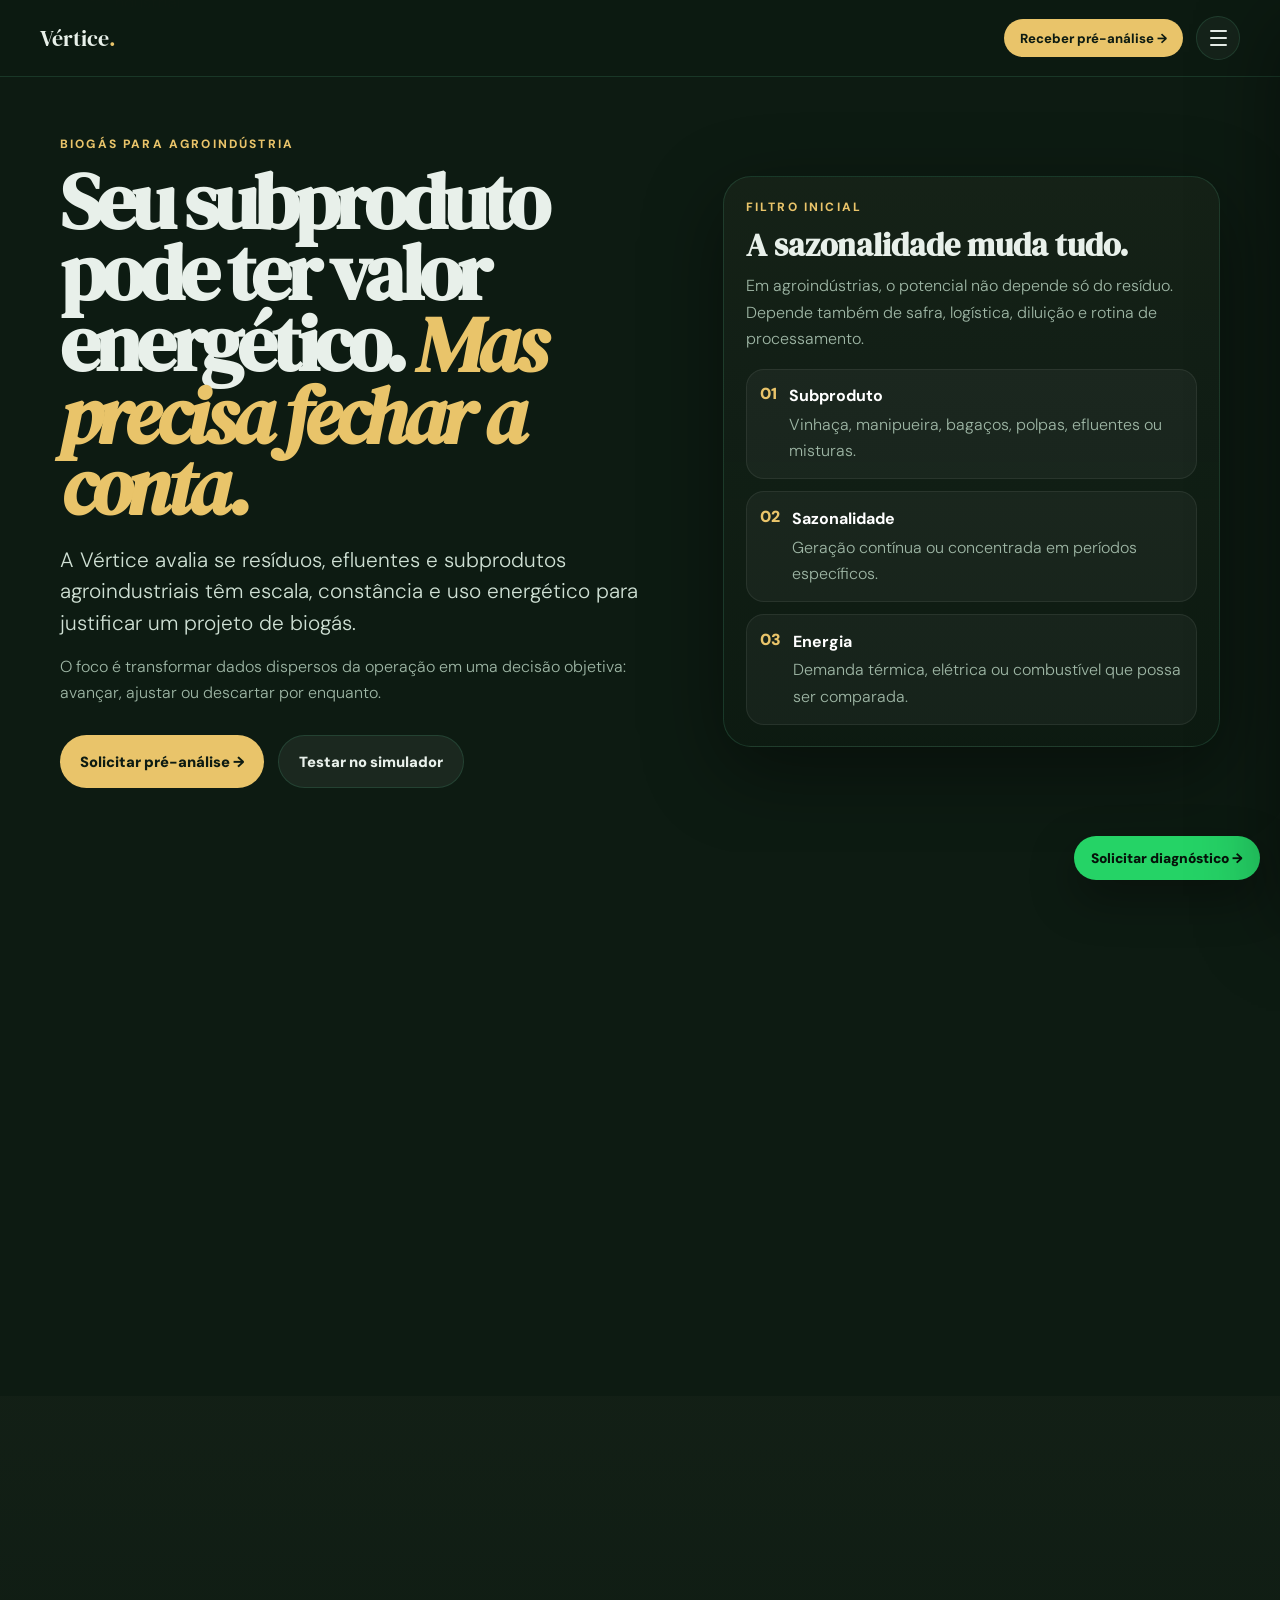
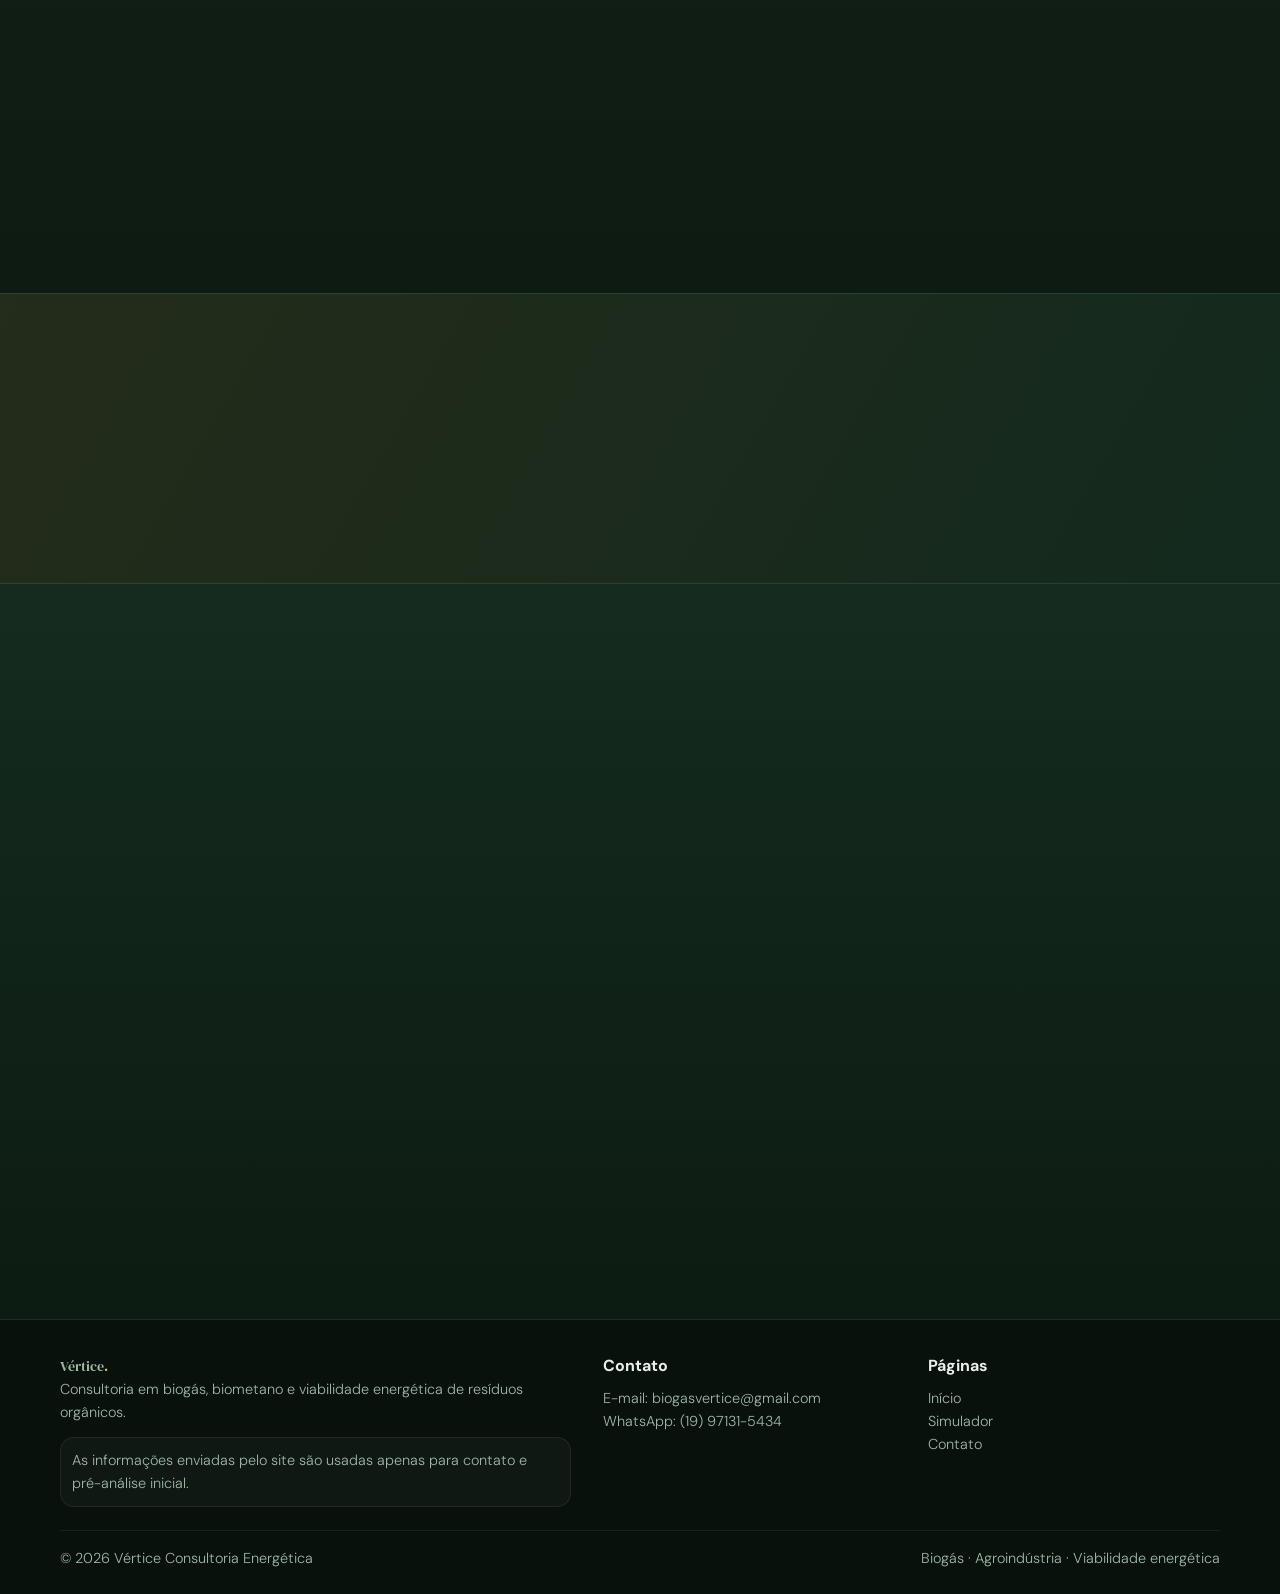
==== commit 83536278: "Update index.html" ====
--- a/agroindustria/index.html
+++ b/agroindustria/index.html
@@ -1,6 +1,15 @@
 <!DOCTYPE html>
 <html lang="pt-BR">
 <head>
+  <!-- Google tag (gtag.js) -->
+<script async src="https://www.googletagmanager.com/gtag/js?id=G-KVW7XSDNES"></script>
+<script>
+  window.dataLayer = window.dataLayer || [];
+  function gtag(){dataLayer.push(arguments);}
+  gtag('js', new Date());
+
+  gtag('config', 'G-KVW7XSDNES');
+</script>
   <meta charset="UTF-8">
   <meta name="viewport" content="width=device-width, initial-scale=1.0">
   <title>Biogás para Agroindústria | Vértice Consultoria Energética</title>
@@ -54,7 +63,7 @@
   <div class="menu-foot">Acesse os setores, o simulador e o formulário de pré-análise.</div>
 </aside>
 
-<a href="#" class="wpp-fixo" data-whatsapp-direct>Pré-análise no WhatsApp</a>
+<a href="#contato" class="wpp-fixo">Solicitar diagnóstico →</a>
 
 <section class="hero">
   <img class="hero-img" src="https://images.unsplash.com/photo-1611273426858-450d8e3c9fce?w=1800&q=80&fit=crop" alt="Estrutura agroindustrial">
@@ -139,19 +148,19 @@
         <div class="contact-item"><div class="contact-dot"></div>Quantidade e período de geração</div>
         <div class="contact-item"><div class="contact-dot"></div>Consumo energético que pode ser comparado</div>
       </div>
-      <a href="#" class="btn-wpp" data-whatsapp-direct>Falar direto no WhatsApp</a>
+      <a href="#" class="btn-wpp" id="btn-wpp-lateral">Sinalizar interesse pelo WhatsApp</a>
     </div>
 
     <div class="fi fi-d2">
       <div class="form-card">
         <h3>Solicitar pré-análise gratuita</h3>
-        <p>Preencha os dados básicos. O WhatsApp abrirá com uma mensagem pronta.</p>
+        <p>Preencha os dados básicos. Nossa equipe entra em contato por telefone.</p>
 
         <div id="form-content">
           <form id="lead-form">
             <div class="form-row">
               <div class="form-group"><label for="nome">Nome</label><input type="text" id="nome" required></div>
-              <div class="form-group"><label for="tel">WhatsApp</label><input type="tel" id="tel" required></div>
+              <div class="form-group"><label for="tel">Telefone para contato</label><input type="tel" id="tel" required></div>
             </div>
 
             <div class="form-row">
@@ -165,8 +174,8 @@
             </div>
 
             <div class="form-group"><label for="obs">Observação rápida</label><textarea id="obs" placeholder="Conte sobre sazonalidade, safra ou rotina de geração, se quiser."></textarea></div>
-            <button type="submit" class="btn-submit">Iniciar pré-análise pelo WhatsApp →</button>
-            <p class="form-note">Sem compromisso. A primeira conversa serve para entender se há potencial mínimo.</p>
+            <button type="submit" class="btn-submit">Solicitar retorno por telefone →</button>
+            <p class="form-note">Após o envio, nossa equipe entra em contato por telefone em até 24 horas úteis.</p>
           </form>
         </div>
 
@@ -193,7 +202,7 @@
   const WHATSAPP_NUMBER="5519971315434";
   const PAGE_SETOR=document.body.dataset.setor||"Agroindústria";
   function openWhatsApp(message){window.open(`https://wa.me/${WHATSAPP_NUMBER}?text=${encodeURIComponent(message)}`,"_blank")}
-  function directMessage(){return `Olá, vim pela página de ${PAGE_SETOR} da Vértice e quero entender se minha agroindústria tem potencial para biogás.
+  function msgInteresse(){return `Olá, vim pela página de Agroindústria da Vértice. Tenho interesse em avaliar o potencial de biogás do meu resíduo agroindustrial. Aguardo contato por telefone.`} da Vértice e quero entender se minha agroindústria tem potencial para biogás.
 
 Tipo de agroindústria:
 Cidade:
@@ -201,19 +210,19 @@
 Quantidade aproximada:
 Período de geração:
 Gasto energético principal:`}
-  document.querySelectorAll("[data-whatsapp-direct]").forEach(btn=>btn.addEventListener("click",e=>{e.preventDefault();openWhatsApp(directMessage())}));
+  const btnLateral=document.getElementById("btn-wpp-lateral");if(btnLateral){btnLateral.addEventListener("click",e=>{e.preventDefault();openWhatsApp(msgInteresse())})}
   const form=document.getElementById("lead-form");
-  if(form){form.addEventListener("submit",e=>{e.preventDefault();const nome=document.getElementById("nome").value.trim();const tel=document.getElementById("tel").value.trim();const cidade=document.getElementById("cidade").value.trim();const residuo=document.getElementById("residuo").value.trim();const quantidade=document.getElementById("quantidade").value.trim();const energia=document.getElementById("energia").value.trim();const obs=document.getElementById("obs").value.trim();if(!nome||!tel){alert("Preencha pelo menos nome e WhatsApp.");return}const message=`Olá, vim pela página de ${PAGE_SETOR} da Vértice e gostaria de uma pré-análise gratuita.
+  if(form){form.addEventListener("submit",e=>{e.preventDefault();const nome=document.getElementById("nome").value.trim();const tel=document.getElementById("tel").value.trim();const cidade=document.getElementById("cidade").value.trim();const residuo=document.getElementById("residuo").value.trim();const quantidade=document.getElementById("quantidade").value.trim();const energia=document.getElementById("energia").value.trim();const obs=document.getElementById("obs").value.trim();if(!nome||!tel){alert("Preencha pelo menos nome e telefone.");return}const message=`Olá, vim pela página de ${PAGE_SETOR} da Vértice e gostaria de uma pré-análise gratuita.
 
 Nome: ${nome}
-WhatsApp: ${tel}
+Telefone para retorno: ${tel}
 Cidade/Estado: ${cidade||"não informado"}
 Subproduto/resíduo: ${residuo||"não informado"}
 Quantidade aproximada: ${quantidade||"não informado"}
 Gasto energético principal: ${energia||"não informado"}
 Observação: ${obs||"não informado"}
 
-Quero entender se existe potencial técnico e econômico para aproveitar esse resíduo.`;document.getElementById("form-content").style.display="none";document.getElementById("form-success").style.display="block";openWhatsApp(message)})}
+Aguardo contato por telefone para conversar sobre o projeto.`;document.getElementById("form-content").style.display="none";document.getElementById("form-success").style.display="block";openWhatsApp(message)})}
   const menuToggle=document.getElementById("menuToggle"),menuPanel=document.getElementById("menuPanel"),menuOverlay=document.getElementById("menuOverlay");function toggleMenu(forceClose){const willOpen=forceClose?false:!menuPanel.classList.contains("active");menuPanel.classList.toggle("active",willOpen);menuOverlay.classList.toggle("active",willOpen);menuToggle.classList.toggle("active",willOpen)}menuToggle.addEventListener("click",()=>toggleMenu());menuOverlay.addEventListener("click",()=>toggleMenu(true));document.querySelectorAll(".menu-links a").forEach(a=>a.addEventListener("click",()=>toggleMenu(true)));
   const observer=new IntersectionObserver(entries=>{entries.forEach(entry=>{if(entry.isIntersecting){entry.target.classList.add("show");observer.unobserve(entry.target)}})},{threshold:.12});document.querySelectorAll(".fi").forEach(el=>observer.observe(el));
 </script>
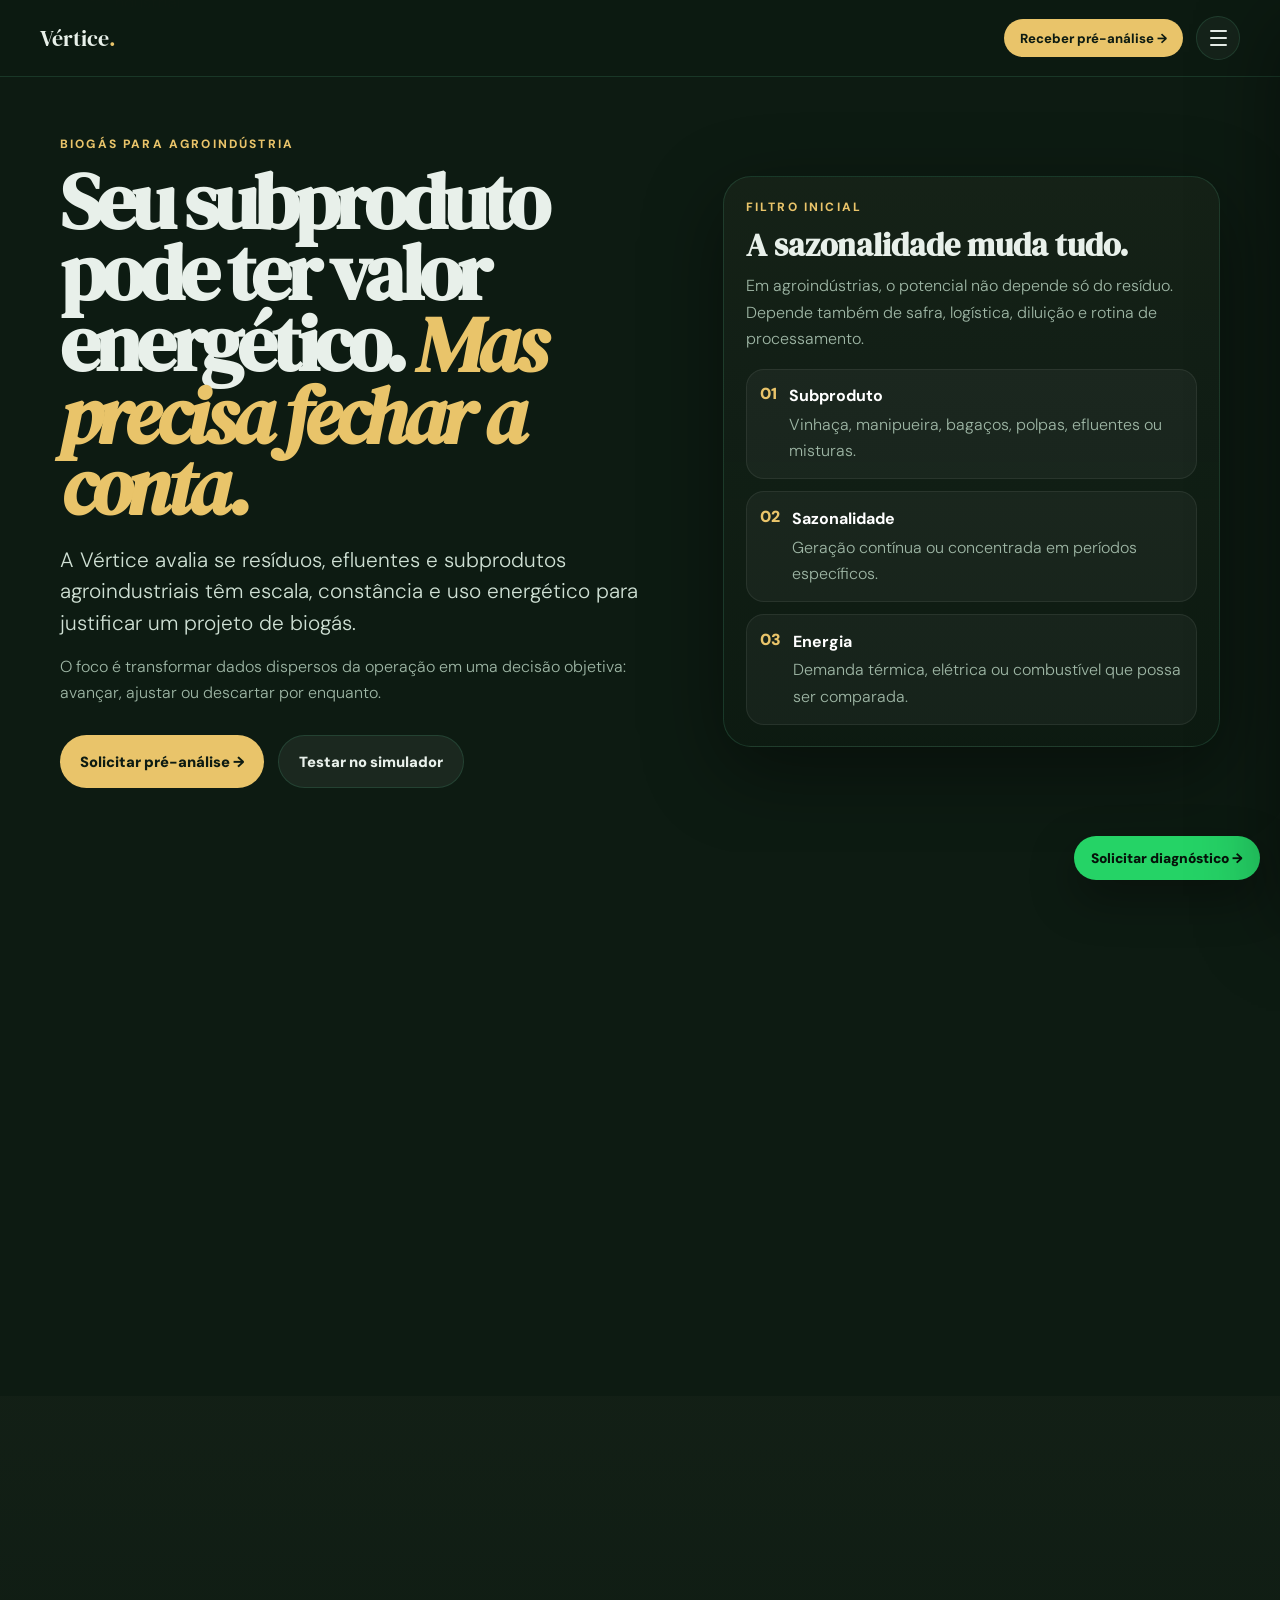
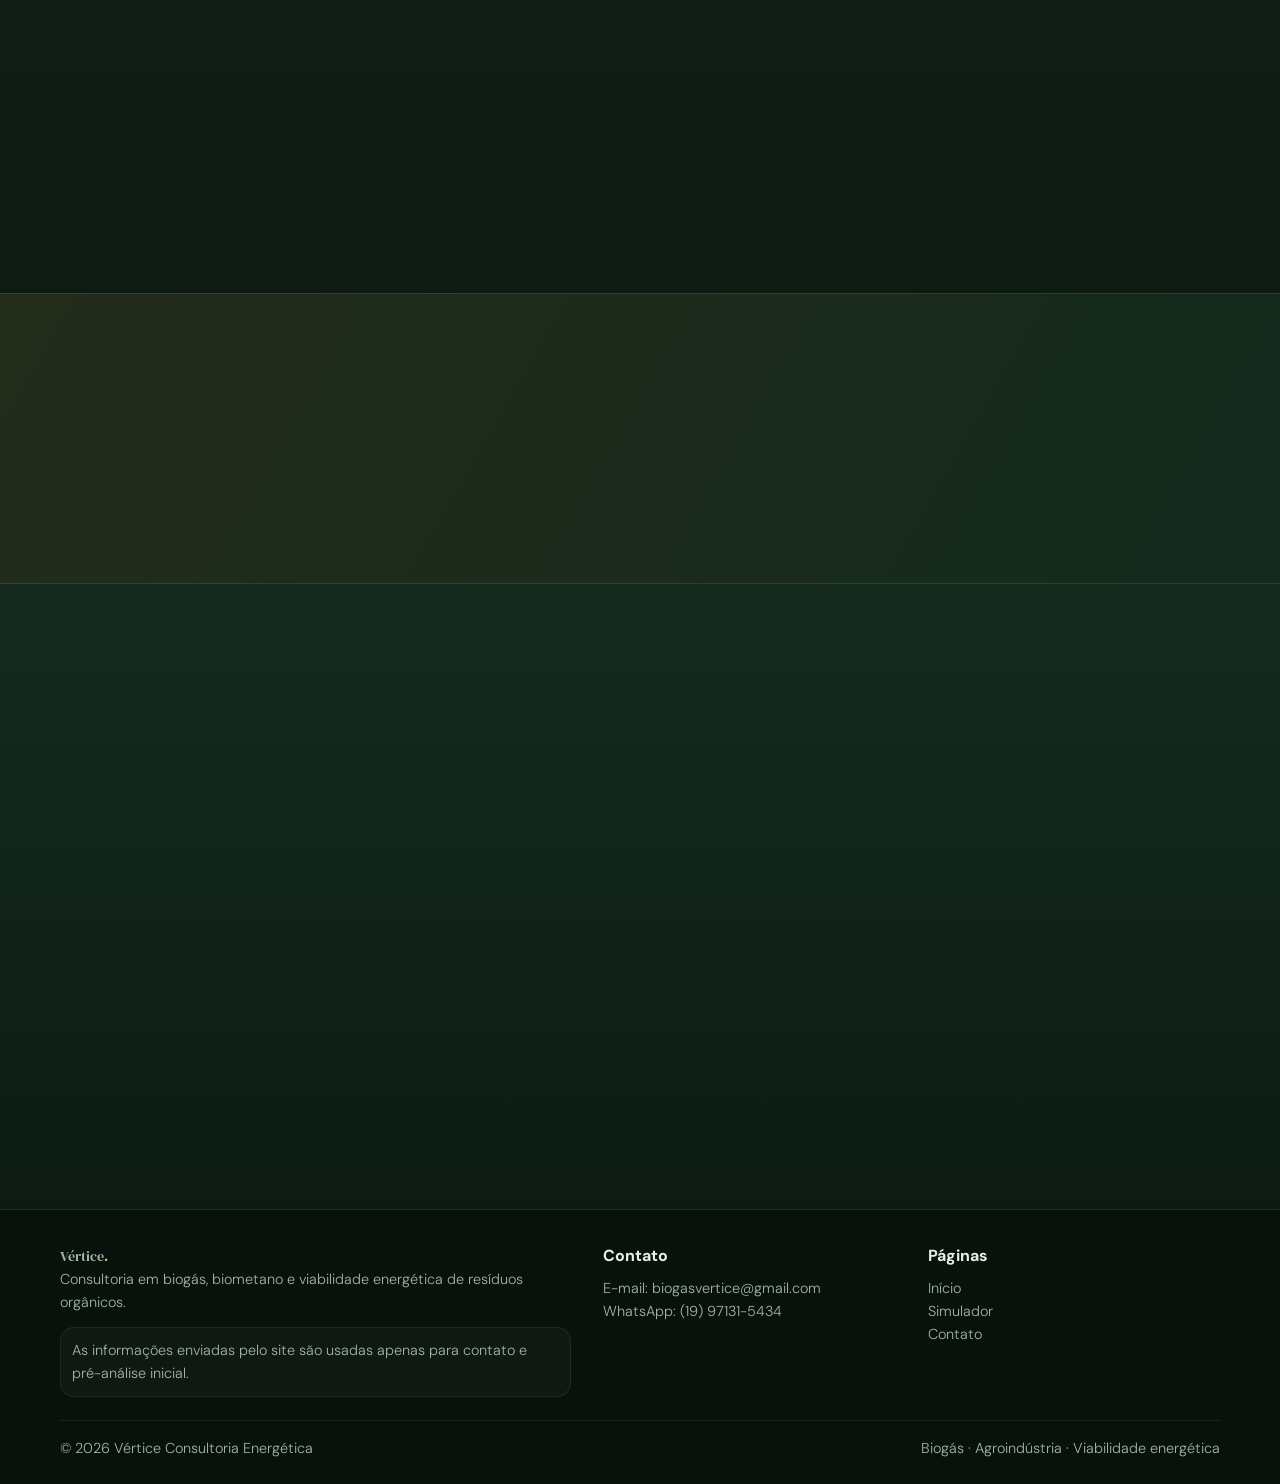
==== commit 1e0ec4e6: "Update index.html" ====
--- a/agroindustria/index.html
+++ b/agroindustria/index.html
@@ -156,28 +156,32 @@
         <h3>Solicitar pré-análise gratuita</h3>
         <p>Preencha os dados básicos. Nossa equipe entra em contato por telefone.</p>
 
-        <div id="form-content">
+                <div id="form-content">
           <form id="lead-form">
-            <div class="form-row">
-              <div class="form-group"><label for="nome">Nome</label><input type="text" id="nome" required></div>
-              <div class="form-group"><label for="tel">Telefone para contato</label><input type="tel" id="tel" required></div>
+            <div class="form-group"><label for="nome">Nome</label><input type="text" id="nome" placeholder="Seu nome" required></div>
+            <div class="form-group"><label for="tel">Telefone para contato</label><input type="tel" id="tel" placeholder="(XX) XXXXX-XXXX" required></div>
+            <div class="form-group">
+              <label for="setor">Tipo de agroindústria</label>
+              <select id="setor" required>
+                <option value="" disabled selected>Selecione o tipo de agroindústria</option>
+                  <option>Fecularia / mandioca</option>
+                  <option>Usina de cana / etanol</option>
+                  <option>Processadora de frutas</option>
+                  <option>Cervejaria</option>
+                  <option>Beneficiadora de café</option>
+                  <option>Biodiesel</option>
+                  <option>Outra agroindústria</option>
+              </select>
             </div>
-
-            <div class="form-row">
-              <div class="form-group"><label for="cidade">Cidade / Estado</label><input type="text" id="cidade"></div>
-              <div class="form-group"><label for="residuo">Subproduto / resíduo</label><input type="text" id="residuo" placeholder="Ex.: vinhaça, manipueira, efluente"></div>
+            <div class="submit-pair">
+              <button type="submit" class="btn-form-primary" id="btn-wpp-submit">Solicitar retorno por telefone →</button>
+              <button type="submit" class="btn-form-secondary" id="btn-email-submit">Enviar por e-mail</button>
             </div>
-
-            <div class="form-row">
-              <div class="form-group"><label for="quantidade">Quantidade aproximada</label><input type="text" id="quantidade" placeholder="Ex.: 10 m³/dia, 5 t/dia"></div>
-              <div class="form-group"><label for="energia">Gasto energético principal</label><input type="text" id="energia" placeholder="Ex.: vapor, GLP, energia elétrica"></div>
-            </div>
-
-            <div class="form-group"><label for="obs">Observação rápida</label><textarea id="obs" placeholder="Conte sobre sazonalidade, safra ou rotina de geração, se quiser."></textarea></div>
-            <button type="submit" class="btn-submit">Solicitar retorno por telefone →</button>
             <p class="form-note">Após o envio, nossa equipe entra em contato por telefone em até 24 horas úteis.</p>
           </form>
         </div>
+
+</div>
 
         <div class="form-success" id="form-success">
           <div class="success-icon">✓</div>
@@ -212,17 +216,7 @@
 Gasto energético principal:`}
   const btnLateral=document.getElementById("btn-wpp-lateral");if(btnLateral){btnLateral.addEventListener("click",e=>{e.preventDefault();openWhatsApp(msgInteresse())})}
   const form=document.getElementById("lead-form");
-  if(form){form.addEventListener("submit",e=>{e.preventDefault();const nome=document.getElementById("nome").value.trim();const tel=document.getElementById("tel").value.trim();const cidade=document.getElementById("cidade").value.trim();const residuo=document.getElementById("residuo").value.trim();const quantidade=document.getElementById("quantidade").value.trim();const energia=document.getElementById("energia").value.trim();const obs=document.getElementById("obs").value.trim();if(!nome||!tel){alert("Preencha pelo menos nome e telefone.");return}const message=`Olá, vim pela página de ${PAGE_SETOR} da Vértice e gostaria de uma pré-análise gratuita.
-
-Nome: ${nome}
-Telefone para retorno: ${tel}
-Cidade/Estado: ${cidade||"não informado"}
-Subproduto/resíduo: ${residuo||"não informado"}
-Quantidade aproximada: ${quantidade||"não informado"}
-Gasto energético principal: ${energia||"não informado"}
-Observação: ${obs||"não informado"}
-
-Aguardo contato por telefone para conversar sobre o projeto.`;document.getElementById("form-content").style.display="none";document.getElementById("form-success").style.display="block";openWhatsApp(message)})}
+  if(form){form.addEventListener("submit",e=>{e.preventDefault();const nome=document.getElementById("nome").value.trim(),tel=document.getElementById("tel").value.trim(),setor=document.getElementById("setor").value.trim();if(!nome||!tel||!setor){alert("Preencha nome, telefone e tipo.");return}const texto=`Olá, vim pela página de Agroindústria da Vértice e gostaria de uma pré-análise gratuita.\n\nNome: ${nome}\nTelefone para retorno: ${tel}\nTipo: ${setor}\n\nAguardo contato por telefone para conversar sobre o projeto.`;if(canal==="email"){window.location.href=`mailto:${EMAIL}?subject=${encodeURIComponent(`Diagnóstico biogás — ${setor} — ${nome}`)}&body=${encodeURIComponent(texto)}`}else if(typeof abreWpp==="function"){abreWpp(texto)}else{openWhatsApp(texto)})}
   const menuToggle=document.getElementById("menuToggle"),menuPanel=document.getElementById("menuPanel"),menuOverlay=document.getElementById("menuOverlay");function toggleMenu(forceClose){const willOpen=forceClose?false:!menuPanel.classList.contains("active");menuPanel.classList.toggle("active",willOpen);menuOverlay.classList.toggle("active",willOpen);menuToggle.classList.toggle("active",willOpen)}menuToggle.addEventListener("click",()=>toggleMenu());menuOverlay.addEventListener("click",()=>toggleMenu(true));document.querySelectorAll(".menu-links a").forEach(a=>a.addEventListener("click",()=>toggleMenu(true)));
   const observer=new IntersectionObserver(entries=>{entries.forEach(entry=>{if(entry.isIntersecting){entry.target.classList.add("show");observer.unobserve(entry.target)}})},{threshold:.12});document.querySelectorAll(".fi").forEach(el=>observer.observe(el));
 </script>
